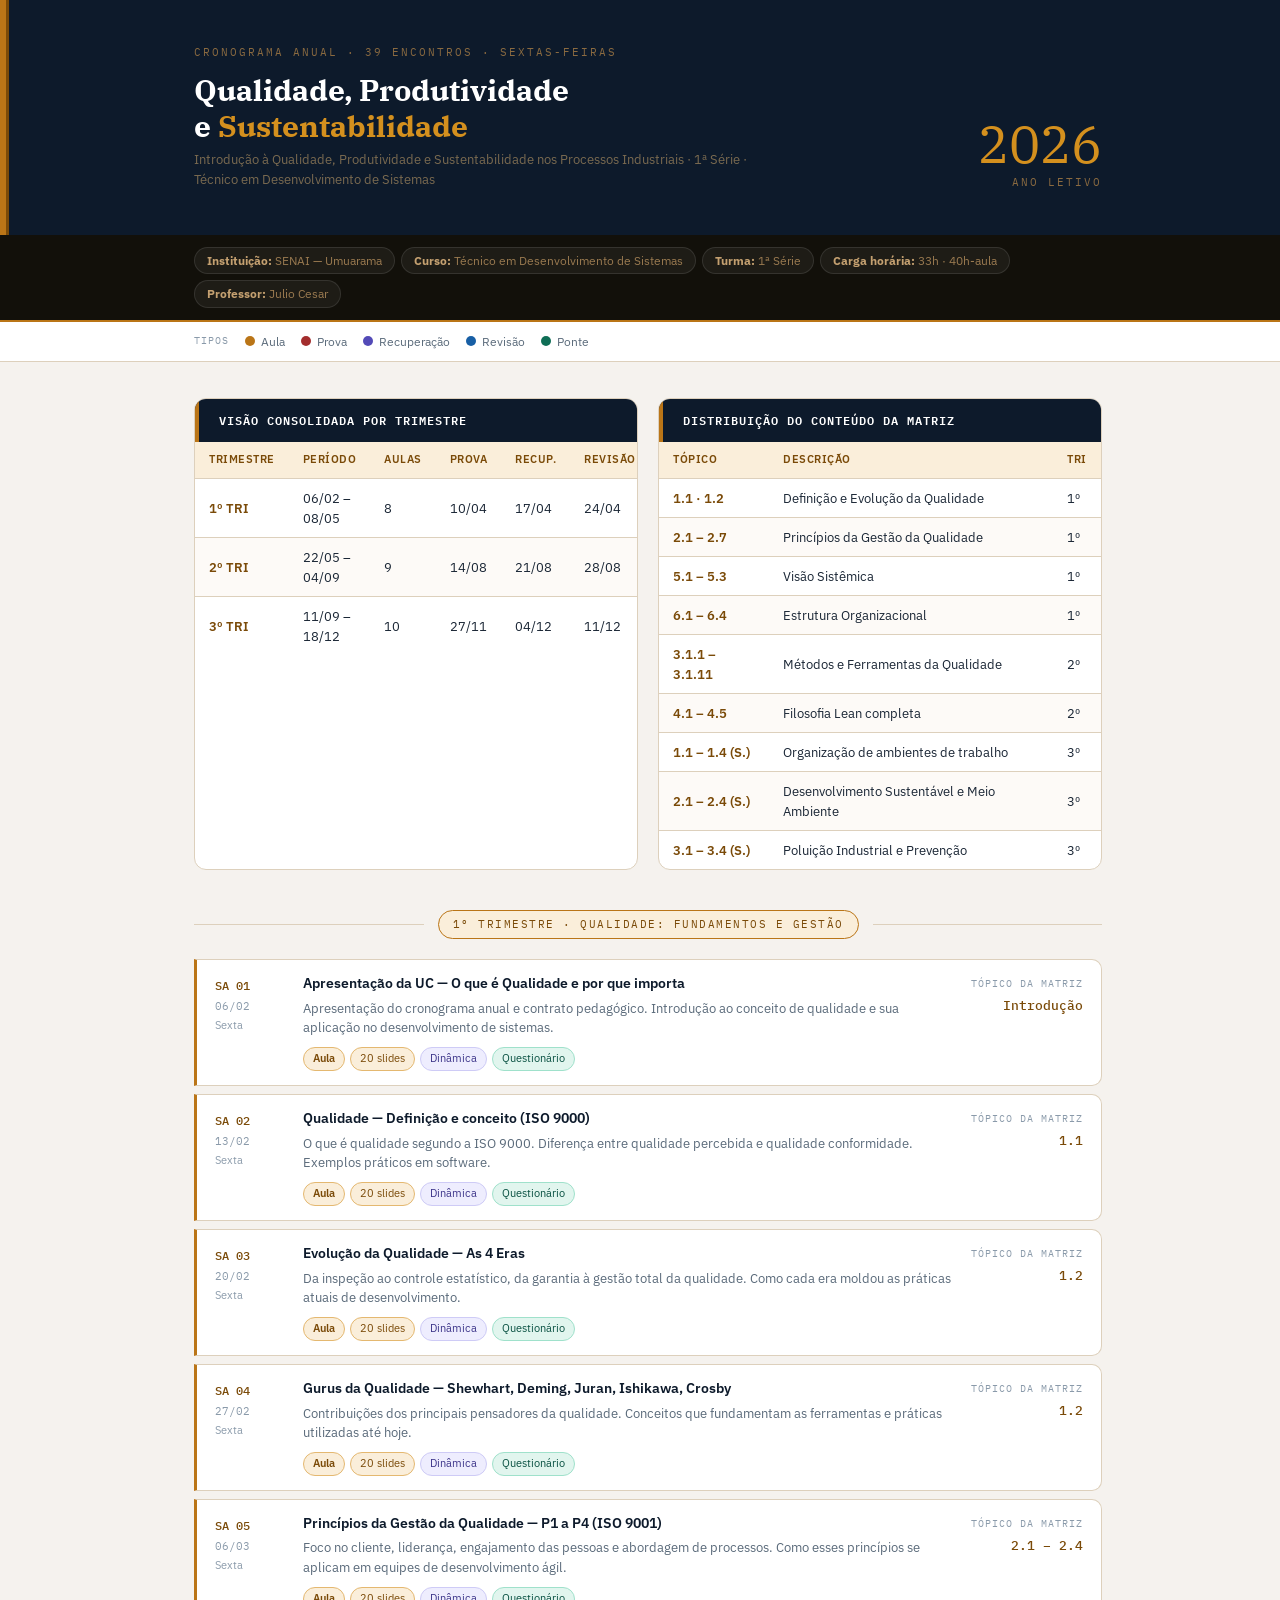
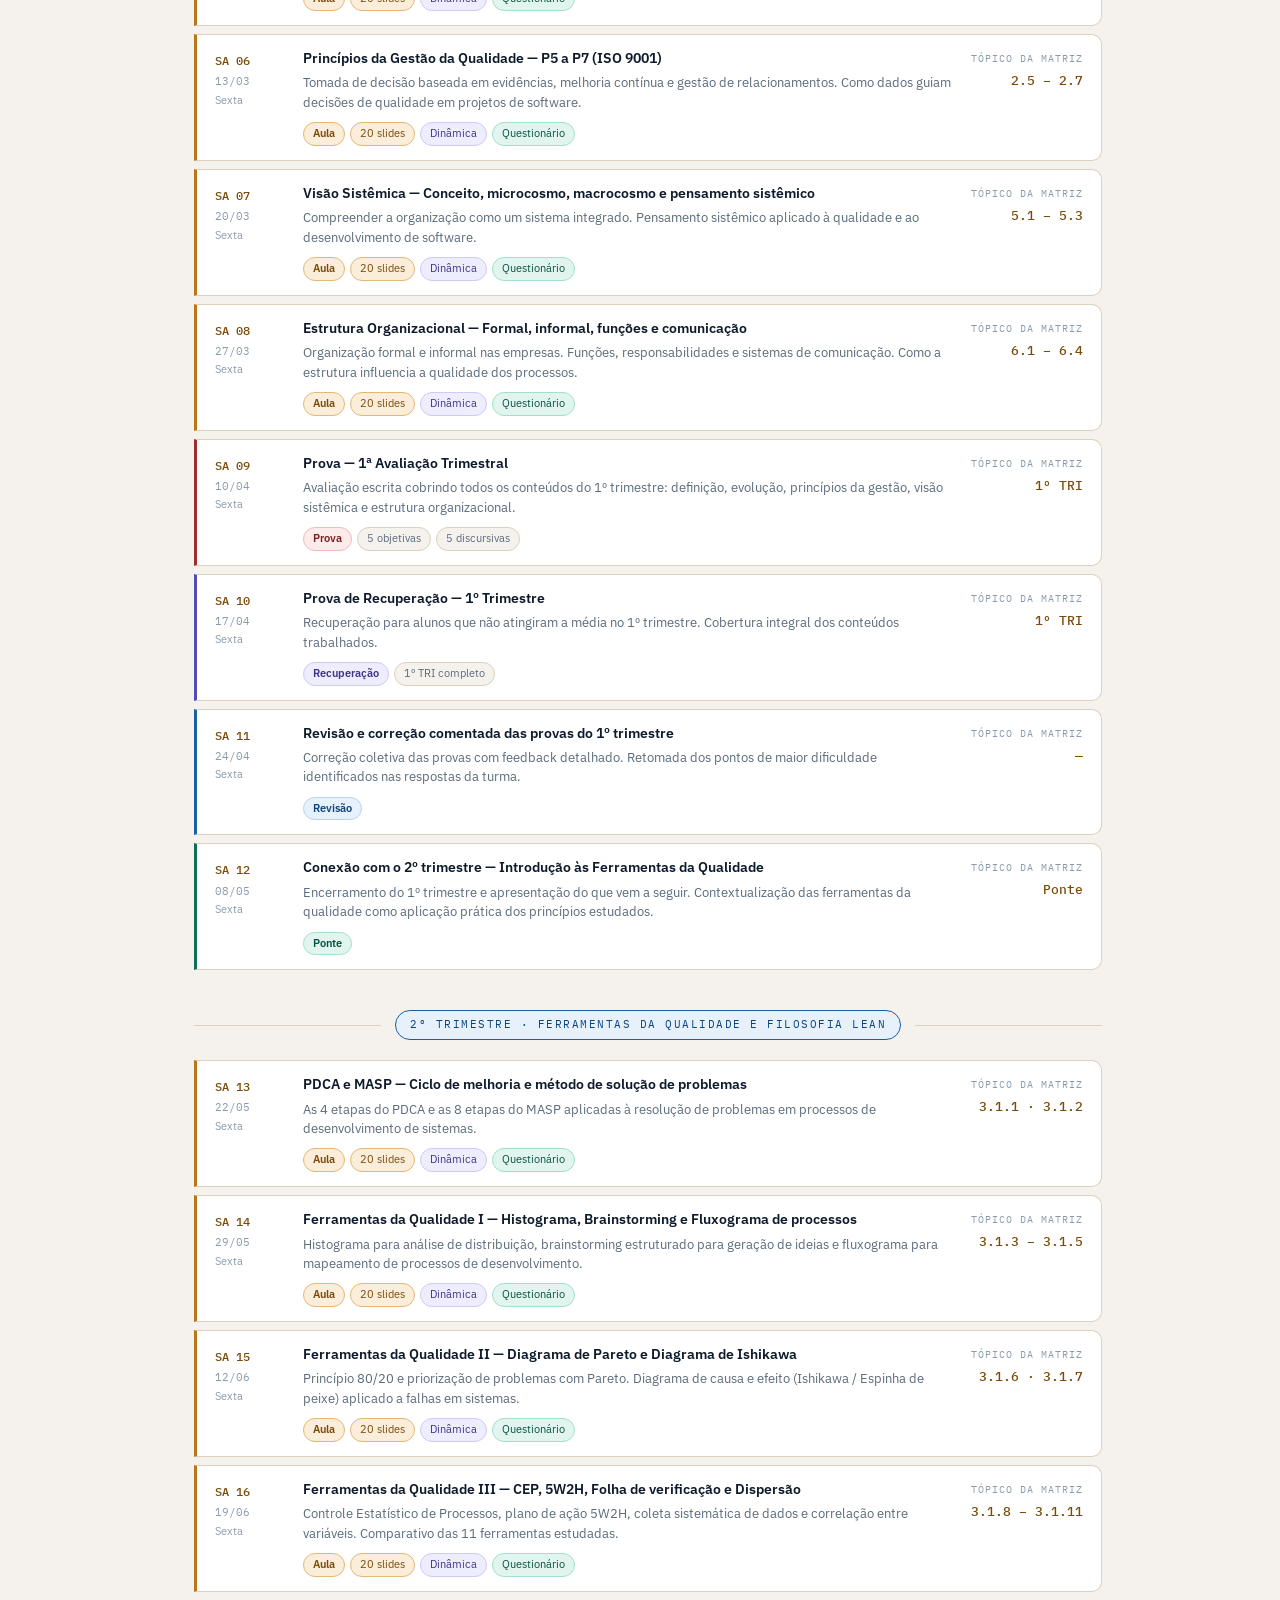
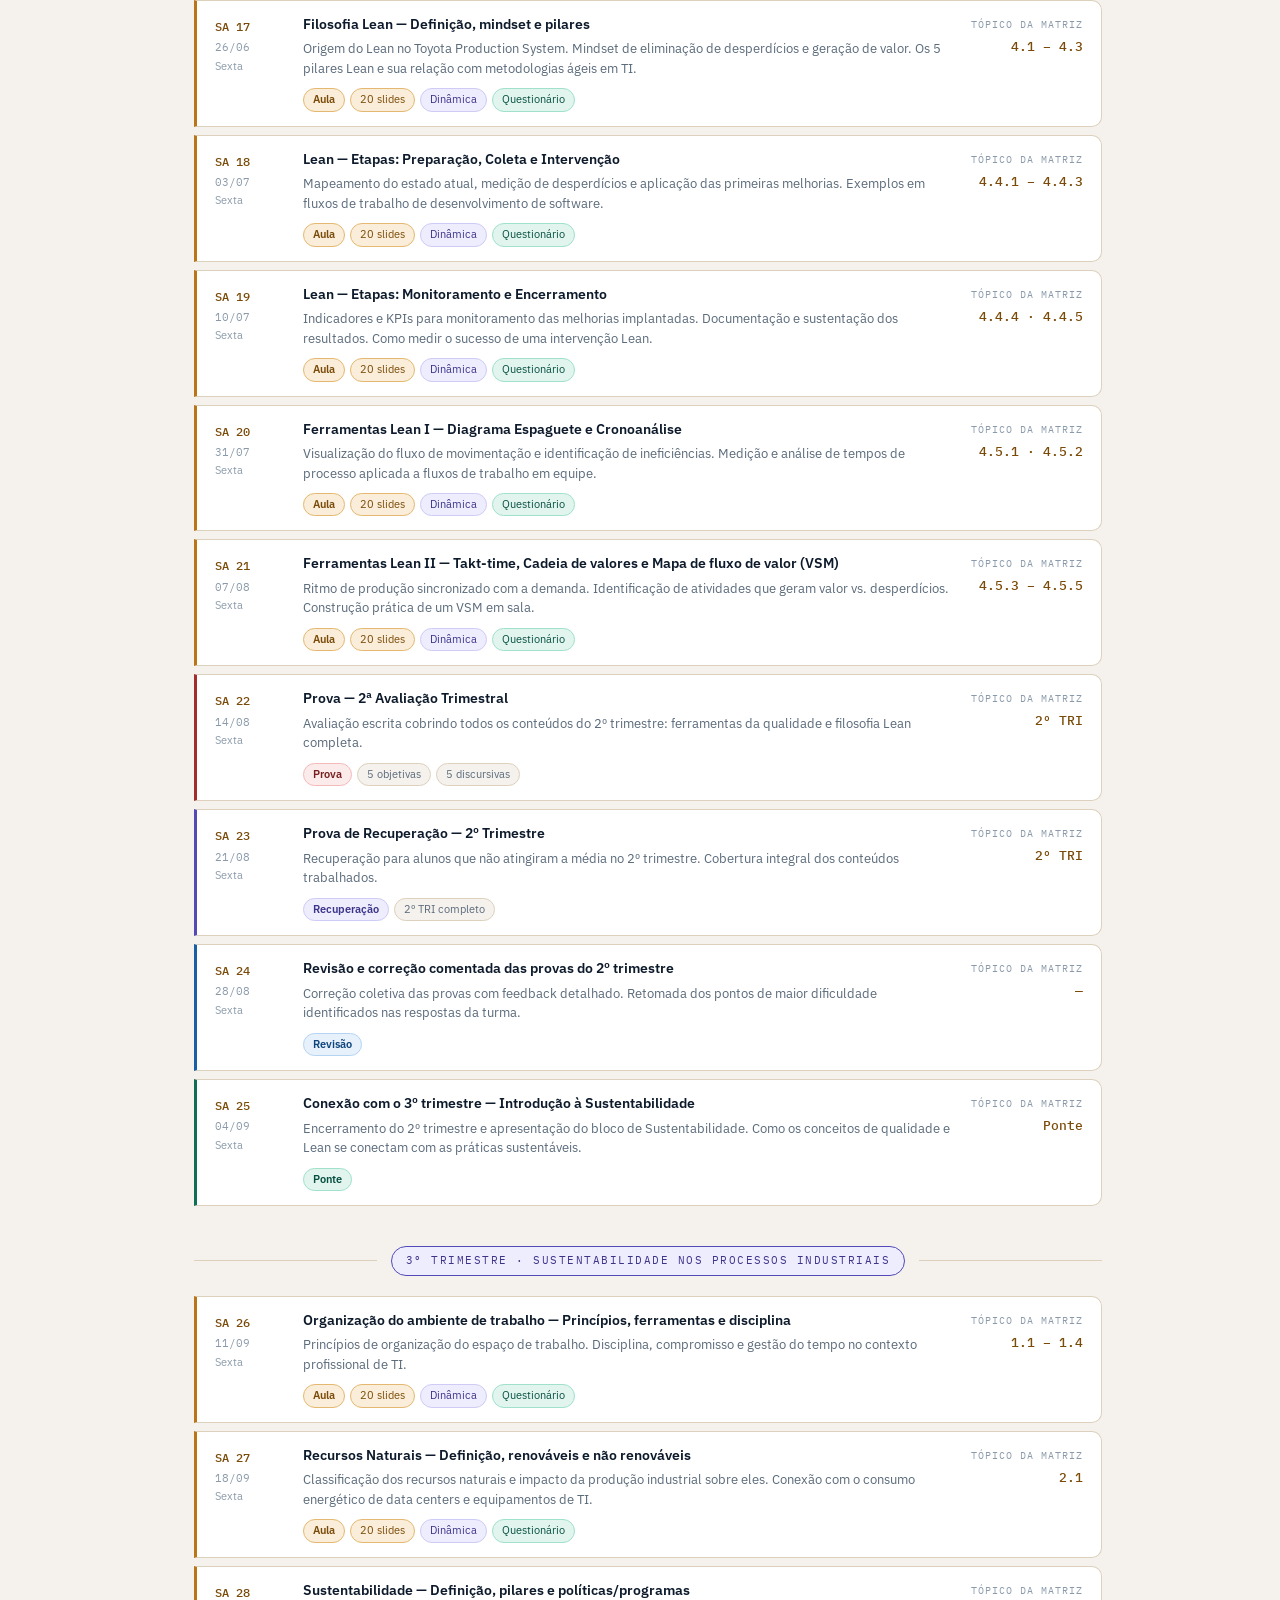
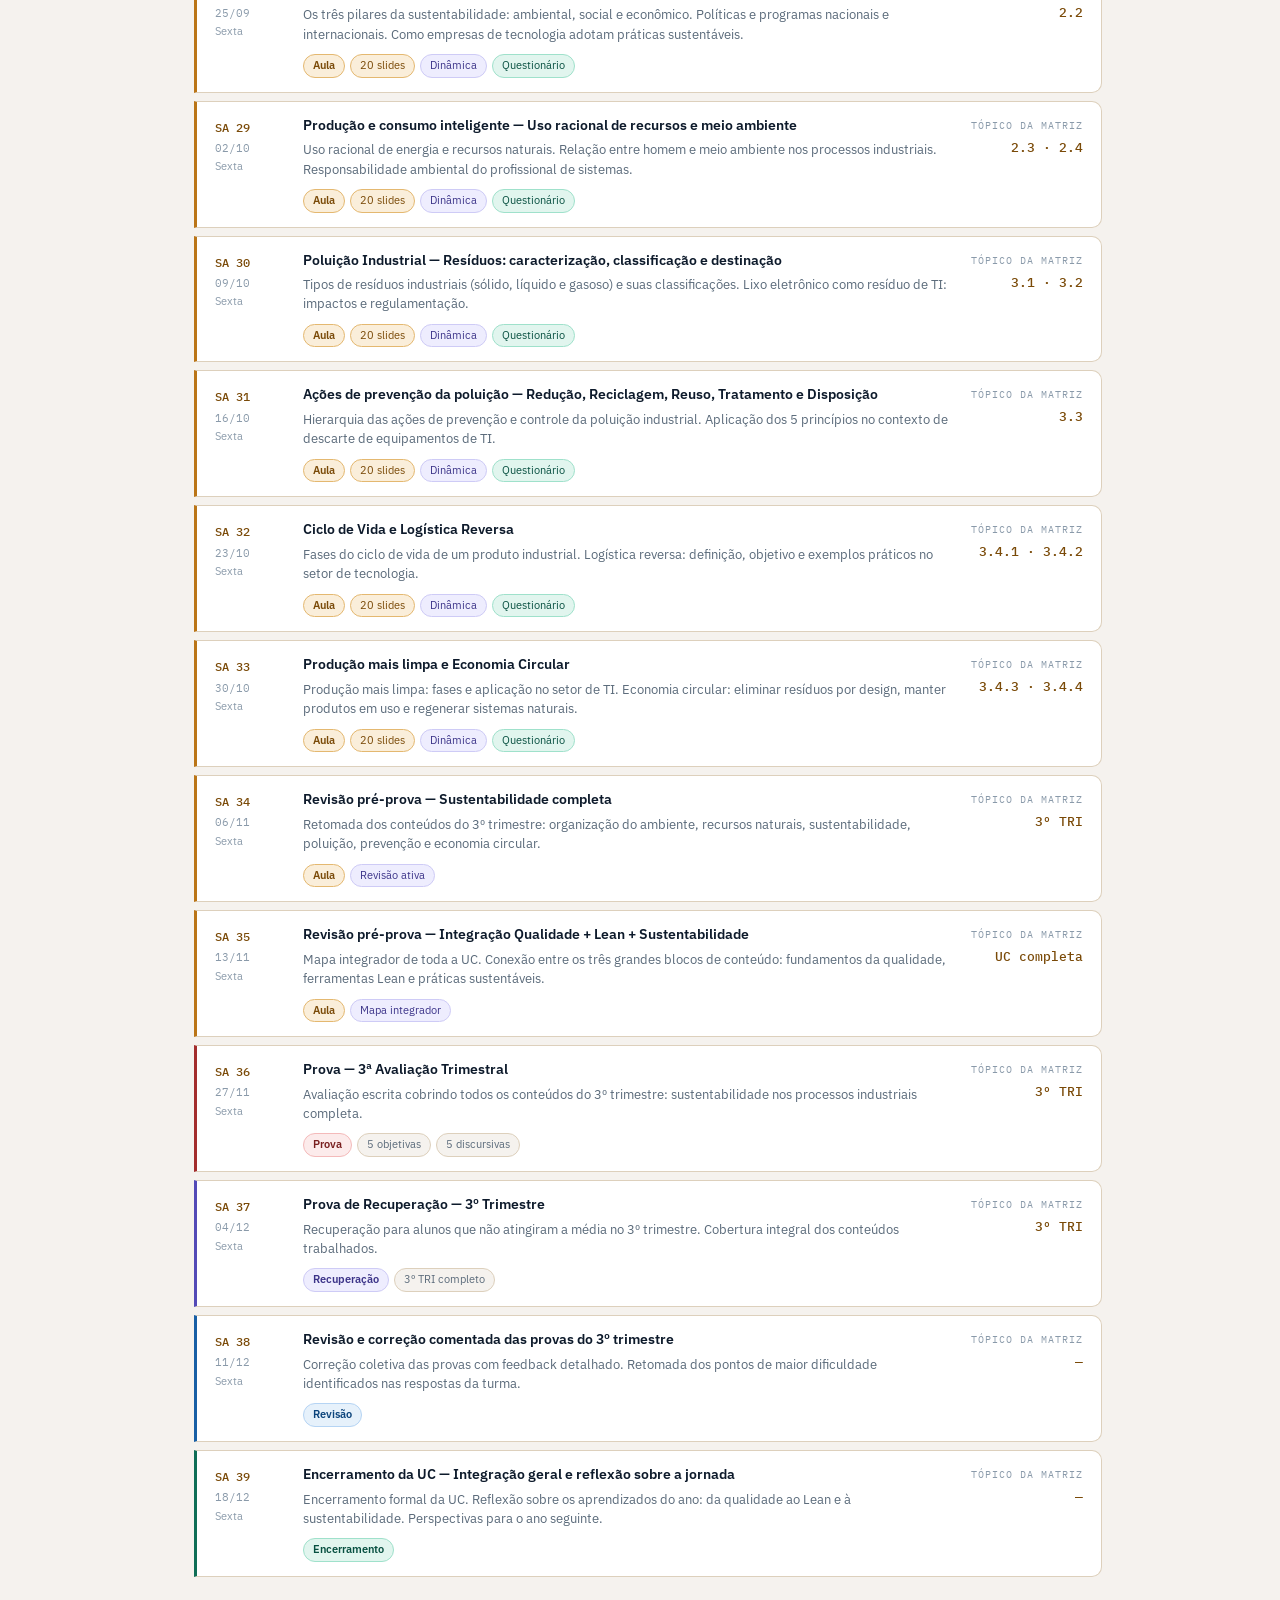
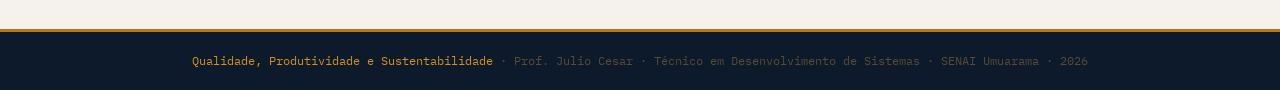
==== index.html @ 124e0263 "Rename cronograma_QPS_2026.html to index.html" ====
<!DOCTYPE html>
<html lang="pt-BR">
<head>
<meta charset="UTF-8">
<meta name="viewport" content="width=device-width, initial-scale=1.0">
<title>Cronograma 2026 — Qualidade, Produtividade e Sustentabilidade</title>
<link href="https://fonts.googleapis.com/css2?family=IBM+Plex+Sans:wght@400;500;600;700&family=IBM+Plex+Mono:wght@400;500&family=IBM+Plex+Serif:wght@400;600&display=swap" rel="stylesheet">
<style>
:root {
  --uc:         #BA7517;
  --uc-light:   #FAEEDA;
  --uc-dark:    #7A4A08;
  --uc-mid:     #D4901E;
  --dark:       #0D1A2B;
  --navy:       #12100A;
  --text:       #1A2635;
  --gray:       #5A6A7A;
  --lgray:      #8A9AAA;
  --bg:         #F5F2EE;
  --white:      #FFFFFF;
  --border:     #DDD0BC;
  --aula:       #BA7517;
  --prova:      #A32D2D;
  --recup:      #534AB7;
  --revisao:    #185FA5;
  --ponte:      #0F6E56;
}
* { margin: 0; padding: 0; box-sizing: border-box; }
body { font-family: 'IBM Plex Sans', sans-serif; background: var(--bg); color: var(--text); line-height: 1.6; font-size: 14px; }

/* TOPO */
.topo { background: var(--dark); position: relative; overflow: hidden; }
.topo::before { content:''; position:absolute; left:0; top:0; bottom:0; width:6px; background:var(--uc); }
.topo::after  { content:''; position:absolute; left:6px; top:0; bottom:0; width:3px; background:var(--uc-dark); }
.topo-inner { max-width:1020px; margin:0 auto; padding:44px 48px 44px 64px; display:flex; justify-content:space-between; align-items:flex-end; gap:24px; }
.topo-kicker { font-family:'IBM Plex Mono',monospace; font-size:11px; color:#8A6A40; letter-spacing:2px; text-transform:uppercase; margin-bottom:10px; }
.topo-title { font-family:'IBM Plex Serif',serif; font-size:30px; line-height:1.2; color:var(--white); margin-bottom:6px; }
.topo-title em { color:var(--uc-mid); font-style:normal; }
.topo-sub { font-size:13px; color:#7A6A50; max-width:560px; line-height:1.6; }
.topo-right { flex-shrink:0; text-align:right; }
.topo-ano { font-family:'IBM Plex Serif',serif; font-size:52px; line-height:1; color:var(--uc-mid); margin-bottom:4px; }
.topo-ano-label { font-family:'IBM Plex Mono',monospace; font-size:11px; color:#8A6A40; letter-spacing:2px; text-transform:uppercase; }

/* META */
.meta-bar { background:var(--navy); border-bottom:2px solid var(--uc); }
.meta-inner { max-width:1020px; margin:0 auto; padding:12px 48px 12px 64px; display:flex; gap:6px; flex-wrap:wrap; }
.meta-pill { font-size:12px; background:rgba(255,255,255,.05); border:0.5px solid rgba(255,255,255,.1); border-radius:20px; padding:3px 12px; color:#9A7A50; }
.meta-pill strong { color:#C4A070; }

/* LEGENDA */
.legenda-bar { background:var(--white); border-bottom:1px solid var(--border); }
.legenda-inner { max-width:1020px; margin:0 auto; padding:10px 48px 10px 64px; display:flex; align-items:center; gap:16px; flex-wrap:wrap; }
.leg-label { font-family:'IBM Plex Mono',monospace; font-size:10px; color:var(--lgray); letter-spacing:1px; text-transform:uppercase; }
.leg-item { display:flex; align-items:center; gap:6px; font-size:12px; color:var(--gray); }
.leg-dot { width:10px; height:10px; border-radius:50%; flex-shrink:0; }

/* CONTAINER */
.container { max-width:1020px; margin:0 auto; padding:36px 48px 36px 64px; }

/* OVERVIEW */
.overview-grid { display:grid; grid-template-columns:1fr 1fr; gap:20px; margin-bottom:40px; }
.overview-card { background:var(--white); border:0.5px solid var(--border); border-radius:12px; overflow:hidden; }
.overview-card-header { background:var(--dark); color:var(--white); padding:12px 20px; font-size:12px; font-weight:600; font-family:'IBM Plex Mono',monospace; letter-spacing:1px; text-transform:uppercase; border-left:4px solid var(--uc); }
.overview-table { width:100%; border-collapse:collapse; font-size:12.5px; }
.overview-table th { background:var(--uc-light); color:var(--uc-dark); padding:9px 14px; text-align:left; font-weight:600; font-size:11px; text-transform:uppercase; letter-spacing:0.5px; border-bottom:1px solid var(--border); }
.overview-table td { padding:9px 14px; border-bottom:1px solid var(--border); color:var(--text); }
.overview-table tr:last-child td { border-bottom:none; }
.overview-table tr:nth-child(even) td { background:#FDFAF7; }
.overview-table td:first-child { font-weight:600; color:var(--uc-dark); }

/* TRIMESTRE DIVIDER */
.tri-divider { display:flex; align-items:center; gap:14px; margin:40px 0 20px; }
.tri-line { flex:1; height:1px; background:var(--border); }
.tri-label { font-family:'IBM Plex Mono',monospace; font-size:11px; letter-spacing:1.5px; text-transform:uppercase; white-space:nowrap; padding:5px 14px; border-radius:20px; background:var(--uc-light); color:var(--uc-dark); border:1px solid var(--uc); }
.tri-label.t2 { background:#E6F1FB; color:#0C447C; border-color:#185FA5; }
.tri-label.t3 { background:#EEEDFE; color:#3C3489; border-color:#534AB7; }

/* BLOCO */
.bloco { margin-bottom: 8px; }

/* CARD */
.aula-card {
  background: var(--white);
  border: 0.5px solid var(--border);
  border-left: 3px solid var(--aula);
  border-radius: 0 10px 10px 0;
  padding: 14px 18px;
  margin-bottom: 8px;
  display: grid;
  grid-template-columns: 70px 1fr auto;
  gap: 0 18px;
  align-items: start;
}
.aula-card.t-prova   { border-left-color: var(--prova); }
.aula-card.t-recup   { border-left-color: var(--recup); }
.aula-card.t-revisao { border-left-color: var(--revisao); }
.aula-card.t-ponte   { border-left-color: var(--ponte); }

/* Coluna esquerda */
.aula-id { padding-top: 2px; }
.aula-num { font-family:'IBM Plex Mono',monospace; font-size:12px; font-weight:500; color:var(--uc-dark); display:block; }
.aula-data { font-family:'IBM Plex Mono',monospace; font-size:11px; color:var(--lgray); display:block; margin-top:3px; }
.aula-dia  { font-size:11px; color:var(--lgray); display:block; margin-top:1px; }

/* Coluna central */
.aula-titulo { font-size:14px; font-weight:600; color:var(--dark); line-height:1.4; margin-bottom:5px; }
.aula-desc   { font-size:12.5px; color:var(--gray); line-height:1.55; margin-bottom:10px; }
.aula-tags   { display:flex; flex-wrap:wrap; gap:5px; }

.tag          { font-size:11px; border-radius:20px; padding:2px 9px; border:0.5px solid var(--border); color:var(--gray); background:var(--bg); }
.tag-aula     { background:var(--uc-light); color:var(--uc-dark); border-color:#E4B870; font-weight:600; }
.tag-slides   { background:var(--uc-light); color:var(--uc-dark); border-color:#E4B870; }
.tag-dinamica { background:#EEEDFE; color:#3C3489; border-color:#CECBF6; }
.tag-quest    { background:#E1F5EE; color:#085041; border-color:#9FE1CB; }
.tag-prova    { background:#FCEBEB; color:#791F1F; border-color:#F4BABA; font-weight:600; }
.tag-recup    { background:#EEEDFE; color:#3C3489; border-color:#CECBF6; font-weight:600; }
.tag-revisao  { background:#E6F1FB; color:#0C447C; border-color:#B5D4F4; font-weight:600; }
.tag-ponte    { background:#E1F5EE; color:#085041; border-color:#9FE1CB; font-weight:600; }

/* Coluna direita */
.aula-topico { text-align:right; flex-shrink:0; padding-top:2px; }
.topico-label { display:block; font-family:'IBM Plex Mono',monospace; font-size:10px; color:var(--lgray); text-transform:uppercase; letter-spacing:1px; margin-bottom:4px; }
.topico-num   { display:block; font-family:'IBM Plex Mono',monospace; font-size:13px; font-weight:500; color:var(--uc-dark); }

/* FOOTER */
footer { background:var(--dark); color:#5A4A30; text-align:center; padding:20px; font-size:11.5px; font-family:'IBM Plex Mono',monospace; border-top:3px solid var(--uc); margin-top:8px; }
footer span { color:var(--uc-mid); }

/* TABLET (≤ 960px) */
@media (max-width: 960px) {
  .topo-inner    { padding: 36px 32px 36px 48px; }
  .meta-inner    { padding: 12px 32px 12px 48px; }
  .legenda-inner { padding: 10px 32px 10px 48px; }
  .container     { padding: 28px 32px 28px 48px; }

  .topo-title  { font-size: 26px; }
  .topo-ano    { font-size: 44px; }

  .aula-card   { grid-template-columns: 64px 1fr auto; }
}

/* MOBILE (≤ 768px) */
@media (max-width: 768px) {
  .topo-inner    { flex-direction: column; align-items: flex-start; gap: 12px; padding: 28px 20px 28px 28px; }
  .meta-inner    { padding: 10px 20px 10px 28px; }
  .legenda-inner { padding: 8px 20px 8px 28px; gap: 10px; }
  .container     { padding: 20px 20px 20px 28px; }

  .topo-title  { font-size: 22px; }
  .topo-sub    { font-size: 12px; }
  .topo-ano    { font-size: 38px; }
  .topo-right  { text-align: left; }

  .overview-grid  { grid-template-columns: 1fr; gap: 14px; margin-bottom: 28px; }
  .overview-card  { overflow-x: auto; -webkit-overflow-scrolling: touch; }
  .overview-table { font-size: 12px; min-width: 420px; }
  .overview-table th,
  .overview-table td { padding: 7px 10px; }

  .tri-divider { margin: 28px 0 16px; gap: 10px; }
  .tri-label   { white-space: normal; text-align: center; font-size: 10px; padding: 4px 10px; }

  .aula-card   { grid-template-columns: 56px 1fr; padding: 12px 14px; gap: 0 12px; }
  .aula-titulo { font-size: 13px; }
  .aula-desc   { font-size: 12px; }
  .aula-topico { display: none; }
}

/* SMALL MOBILE (≤ 480px) */
@media (max-width: 480px) {
  .topo::before { width: 4px; }
  .topo::after  { left: 4px; width: 2px; }

  .topo-inner    { padding: 20px 16px 20px 20px; gap: 10px; }
  .meta-inner    { padding: 8px 16px 8px 20px; }
  .legenda-inner { padding: 8px 16px 8px 20px; gap: 8px; flex-wrap: wrap; }
  .container     { padding: 16px 16px 16px 20px; }

  .topo-kicker { font-size: 10px; letter-spacing: 1px; }
  .topo-title  { font-size: 18px; }
  .topo-ano    { font-size: 30px; }
  .topo-ano-label { font-size: 10px; }

  .meta-pill   { font-size: 11px; padding: 2px 10px; }

  .leg-label   { width: 100%; }
  .leg-item    { font-size: 11px; }

  .aula-card   { grid-template-columns: 48px 1fr; padding: 10px 12px; gap: 0 10px; }
  .aula-num    { font-size: 11px; }
  .aula-data   { font-size: 10px; }
  .aula-dia    { font-size: 10px; }
  .aula-titulo { font-size: 12.5px; }
  .aula-desc   { font-size: 11.5px; margin-bottom: 8px; }

  .tag         { font-size: 10px; padding: 2px 7px; }

  footer       { padding: 16px; font-size: 10.5px; }
}
@media print {
  body { background:white; }
  .topo,.meta-bar { -webkit-print-color-adjust:exact; print-color-adjust:exact; }
  .aula-card { break-inside:avoid; }
}
</style>
</head>
<body>

<div class="topo">
  <div class="topo-inner">
    <div>
      <div class="topo-kicker">Cronograma Anual · 39 Encontros · Sextas-feiras</div>
      <h1 class="topo-title">Qualidade, Produtividade<br>e <em>Sustentabilidade</em></h1>
      <p class="topo-sub">Introdução à Qualidade, Produtividade e Sustentabilidade nos Processos Industriais · 1ª Série · Técnico em Desenvolvimento de Sistemas</p>
    </div>
    <div class="topo-right">
      <div class="topo-ano">2026</div>
      <div class="topo-ano-label">Ano Letivo</div>
    </div>
  </div>
</div>

<div class="meta-bar">
  <div class="meta-inner">
    <span class="meta-pill"><strong>Instituição:</strong> SENAI — Umuarama</span>
    <span class="meta-pill"><strong>Curso:</strong> Técnico em Desenvolvimento de Sistemas</span>
    <span class="meta-pill"><strong>Turma:</strong> 1ª Série</span>
    <span class="meta-pill"><strong>Carga horária:</strong> 33h · 40h-aula</span>
    <span class="meta-pill"><strong>Professor:</strong> Julio Cesar</span>
  </div>
</div>

<div class="legenda-bar">
  <div class="legenda-inner">
    <span class="leg-label">Tipos</span>
    <span class="leg-item"><span class="leg-dot" style="background:var(--aula)"></span>Aula</span>
    <span class="leg-item"><span class="leg-dot" style="background:var(--prova)"></span>Prova</span>
    <span class="leg-item"><span class="leg-dot" style="background:var(--recup)"></span>Recuperação</span>
    <span class="leg-item"><span class="leg-dot" style="background:var(--revisao)"></span>Revisão</span>
    <span class="leg-item"><span class="leg-dot" style="background:var(--ponte)"></span>Ponte</span>
  </div>
</div>

<div class="container">

  <!-- OVERVIEW -->
  <div class="overview-grid">
    <div class="overview-card">
      <div class="overview-card-header">Visão consolidada por trimestre</div>
      <table class="overview-table">
        <thead><tr><th>Trimestre</th><th>Período</th><th>Aulas</th><th>Prova</th><th>Recup.</th><th>Revisão</th><th>Conexão</th></tr></thead>
        <tbody>
          <tr><td>1º TRI</td><td>06/02 – 08/05</td><td>8</td><td>10/04</td><td>17/04</td><td>24/04</td><td>08/05</td></tr>
          <tr><td>2º TRI</td><td>22/05 – 04/09</td><td>9</td><td>14/08</td><td>21/08</td><td>28/08</td><td>04/09</td></tr>
          <tr><td>3º TRI</td><td>11/09 – 18/12</td><td>10</td><td>27/11</td><td>04/12</td><td>11/12</td><td>18/12</td></tr>
        </tbody>
      </table>
    </div>
    <div class="overview-card">
      <div class="overview-card-header">Distribuição do conteúdo da matriz</div>
      <table class="overview-table">
        <thead><tr><th>Tópico</th><th>Descrição</th><th>Tri</th></tr></thead>
        <tbody>
          <tr><td>1.1 · 1.2</td><td>Definição e Evolução da Qualidade</td><td>1º</td></tr>
          <tr><td>2.1 – 2.7</td><td>Princípios da Gestão da Qualidade</td><td>1º</td></tr>
          <tr><td>5.1 – 5.3</td><td>Visão Sistêmica</td><td>1º</td></tr>
          <tr><td>6.1 – 6.4</td><td>Estrutura Organizacional</td><td>1º</td></tr>
          <tr><td>3.1.1 – 3.1.11</td><td>Métodos e Ferramentas da Qualidade</td><td>2º</td></tr>
          <tr><td>4.1 – 4.5</td><td>Filosofia Lean completa</td><td>2º</td></tr>
          <tr><td>1.1 – 1.4 (S.)</td><td>Organização de ambientes de trabalho</td><td>3º</td></tr>
          <tr><td>2.1 – 2.4 (S.)</td><td>Desenvolvimento Sustentável e Meio Ambiente</td><td>3º</td></tr>
          <tr><td>3.1 – 3.4 (S.)</td><td>Poluição Industrial e Prevenção</td><td>3º</td></tr>
        </tbody>
      </table>
    </div>
  </div>

  <!-- ══ 1º TRIMESTRE ══ -->
  <div class="tri-divider">
    <div class="tri-line"></div>
    <div class="tri-label">1º Trimestre · Qualidade: Fundamentos e Gestão</div>
    <div class="tri-line"></div>
  </div>

  <div class="bloco">
    <div class="aula-card">
      <div class="aula-id"><span class="aula-num">SA 01</span><span class="aula-data">06/02</span><span class="aula-dia">Sexta</span></div>
      <div>
        <div class="aula-titulo">Apresentação da UC — O que é Qualidade e por que importa</div>
        <div class="aula-desc">Apresentação do cronograma anual e contrato pedagógico. Introdução ao conceito de qualidade e sua aplicação no desenvolvimento de sistemas.</div>
        <div class="aula-tags"><span class="tag tag-aula">Aula</span><span class="tag tag-slides">20 slides</span><span class="tag tag-dinamica">Dinâmica</span><span class="tag tag-quest">Questionário</span></div>
      </div>
      <div class="aula-topico"><span class="topico-label">Tópico da Matriz</span><span class="topico-num">Introdução</span></div>
    </div>

    <div class="aula-card">
      <div class="aula-id"><span class="aula-num">SA 02</span><span class="aula-data">13/02</span><span class="aula-dia">Sexta</span></div>
      <div>
        <div class="aula-titulo">Qualidade — Definição e conceito (ISO 9000)</div>
        <div class="aula-desc">O que é qualidade segundo a ISO 9000. Diferença entre qualidade percebida e qualidade conformidade. Exemplos práticos em software.</div>
        <div class="aula-tags"><span class="tag tag-aula">Aula</span><span class="tag tag-slides">20 slides</span><span class="tag tag-dinamica">Dinâmica</span><span class="tag tag-quest">Questionário</span></div>
      </div>
      <div class="aula-topico"><span class="topico-label">Tópico da Matriz</span><span class="topico-num">1.1</span></div>
    </div>

    <div class="aula-card">
      <div class="aula-id"><span class="aula-num">SA 03</span><span class="aula-data">20/02</span><span class="aula-dia">Sexta</span></div>
      <div>
        <div class="aula-titulo">Evolução da Qualidade — As 4 Eras</div>
        <div class="aula-desc">Da inspeção ao controle estatístico, da garantia à gestão total da qualidade. Como cada era moldou as práticas atuais de desenvolvimento.</div>
        <div class="aula-tags"><span class="tag tag-aula">Aula</span><span class="tag tag-slides">20 slides</span><span class="tag tag-dinamica">Dinâmica</span><span class="tag tag-quest">Questionário</span></div>
      </div>
      <div class="aula-topico"><span class="topico-label">Tópico da Matriz</span><span class="topico-num">1.2</span></div>
    </div>

    <div class="aula-card">
      <div class="aula-id"><span class="aula-num">SA 04</span><span class="aula-data">27/02</span><span class="aula-dia">Sexta</span></div>
      <div>
        <div class="aula-titulo">Gurus da Qualidade — Shewhart, Deming, Juran, Ishikawa, Crosby</div>
        <div class="aula-desc">Contribuições dos principais pensadores da qualidade. Conceitos que fundamentam as ferramentas e práticas utilizadas até hoje.</div>
        <div class="aula-tags"><span class="tag tag-aula">Aula</span><span class="tag tag-slides">20 slides</span><span class="tag tag-dinamica">Dinâmica</span><span class="tag tag-quest">Questionário</span></div>
      </div>
      <div class="aula-topico"><span class="topico-label">Tópico da Matriz</span><span class="topico-num">1.2</span></div>
    </div>

    <div class="aula-card">
      <div class="aula-id"><span class="aula-num">SA 05</span><span class="aula-data">06/03</span><span class="aula-dia">Sexta</span></div>
      <div>
        <div class="aula-titulo">Princípios da Gestão da Qualidade — P1 a P4 (ISO 9001)</div>
        <div class="aula-desc">Foco no cliente, liderança, engajamento das pessoas e abordagem de processos. Como esses princípios se aplicam em equipes de desenvolvimento ágil.</div>
        <div class="aula-tags"><span class="tag tag-aula">Aula</span><span class="tag tag-slides">20 slides</span><span class="tag tag-dinamica">Dinâmica</span><span class="tag tag-quest">Questionário</span></div>
      </div>
      <div class="aula-topico"><span class="topico-label">Tópico da Matriz</span><span class="topico-num">2.1 – 2.4</span></div>
    </div>

    <div class="aula-card">
      <div class="aula-id"><span class="aula-num">SA 06</span><span class="aula-data">13/03</span><span class="aula-dia">Sexta</span></div>
      <div>
        <div class="aula-titulo">Princípios da Gestão da Qualidade — P5 a P7 (ISO 9001)</div>
        <div class="aula-desc">Tomada de decisão baseada em evidências, melhoria contínua e gestão de relacionamentos. Como dados guiam decisões de qualidade em projetos de software.</div>
        <div class="aula-tags"><span class="tag tag-aula">Aula</span><span class="tag tag-slides">20 slides</span><span class="tag tag-dinamica">Dinâmica</span><span class="tag tag-quest">Questionário</span></div>
      </div>
      <div class="aula-topico"><span class="topico-label">Tópico da Matriz</span><span class="topico-num">2.5 – 2.7</span></div>
    </div>

    <div class="aula-card">
      <div class="aula-id"><span class="aula-num">SA 07</span><span class="aula-data">20/03</span><span class="aula-dia">Sexta</span></div>
      <div>
        <div class="aula-titulo">Visão Sistêmica — Conceito, microcosmo, macrocosmo e pensamento sistêmico</div>
        <div class="aula-desc">Compreender a organização como um sistema integrado. Pensamento sistêmico aplicado à qualidade e ao desenvolvimento de software.</div>
        <div class="aula-tags"><span class="tag tag-aula">Aula</span><span class="tag tag-slides">20 slides</span><span class="tag tag-dinamica">Dinâmica</span><span class="tag tag-quest">Questionário</span></div>
      </div>
      <div class="aula-topico"><span class="topico-label">Tópico da Matriz</span><span class="topico-num">5.1 – 5.3</span></div>
    </div>

    <div class="aula-card">
      <div class="aula-id"><span class="aula-num">SA 08</span><span class="aula-data">27/03</span><span class="aula-dia">Sexta</span></div>
      <div>
        <div class="aula-titulo">Estrutura Organizacional — Formal, informal, funções e comunicação</div>
        <div class="aula-desc">Organização formal e informal nas empresas. Funções, responsabilidades e sistemas de comunicação. Como a estrutura influencia a qualidade dos processos.</div>
        <div class="aula-tags"><span class="tag tag-aula">Aula</span><span class="tag tag-slides">20 slides</span><span class="tag tag-dinamica">Dinâmica</span><span class="tag tag-quest">Questionário</span></div>
      </div>
      <div class="aula-topico"><span class="topico-label">Tópico da Matriz</span><span class="topico-num">6.1 – 6.4</span></div>
    </div>

    <div class="aula-card t-prova">
      <div class="aula-id"><span class="aula-num">SA 09</span><span class="aula-data">10/04</span><span class="aula-dia">Sexta</span></div>
      <div>
        <div class="aula-titulo">Prova — 1ª Avaliação Trimestral</div>
        <div class="aula-desc">Avaliação escrita cobrindo todos os conteúdos do 1º trimestre: definição, evolução, princípios da gestão, visão sistêmica e estrutura organizacional.</div>
        <div class="aula-tags"><span class="tag tag-prova">Prova</span><span class="tag">5 objetivas</span><span class="tag">5 discursivas</span></div>
      </div>
      <div class="aula-topico"><span class="topico-label">Tópico da Matriz</span><span class="topico-num">1º TRI</span></div>
    </div>

    <div class="aula-card t-recup">
      <div class="aula-id"><span class="aula-num">SA 10</span><span class="aula-data">17/04</span><span class="aula-dia">Sexta</span></div>
      <div>
        <div class="aula-titulo">Prova de Recuperação — 1º Trimestre</div>
        <div class="aula-desc">Recuperação para alunos que não atingiram a média no 1º trimestre. Cobertura integral dos conteúdos trabalhados.</div>
        <div class="aula-tags"><span class="tag tag-recup">Recuperação</span><span class="tag">1º TRI completo</span></div>
      </div>
      <div class="aula-topico"><span class="topico-label">Tópico da Matriz</span><span class="topico-num">1º TRI</span></div>
    </div>

    <div class="aula-card t-revisao">
      <div class="aula-id"><span class="aula-num">SA 11</span><span class="aula-data">24/04</span><span class="aula-dia">Sexta</span></div>
      <div>
        <div class="aula-titulo">Revisão e correção comentada das provas do 1º trimestre</div>
        <div class="aula-desc">Correção coletiva das provas com feedback detalhado. Retomada dos pontos de maior dificuldade identificados nas respostas da turma.</div>
        <div class="aula-tags"><span class="tag tag-revisao">Revisão</span></div>
      </div>
      <div class="aula-topico"><span class="topico-label">Tópico da Matriz</span><span class="topico-num">—</span></div>
    </div>

    <div class="aula-card t-ponte">
      <div class="aula-id"><span class="aula-num">SA 12</span><span class="aula-data">08/05</span><span class="aula-dia">Sexta</span></div>
      <div>
        <div class="aula-titulo">Conexão com o 2º trimestre — Introdução às Ferramentas da Qualidade</div>
        <div class="aula-desc">Encerramento do 1º trimestre e apresentação do que vem a seguir. Contextualização das ferramentas da qualidade como aplicação prática dos princípios estudados.</div>
        <div class="aula-tags"><span class="tag tag-ponte">Ponte</span></div>
      </div>
      <div class="aula-topico"><span class="topico-label">Tópico da Matriz</span><span class="topico-num">Ponte</span></div>
    </div>
  </div>

  <!-- ══ 2º TRIMESTRE ══ -->
  <div class="tri-divider">
    <div class="tri-line"></div>
    <div class="tri-label t2">2º Trimestre · Ferramentas da Qualidade e Filosofia Lean</div>
    <div class="tri-line"></div>
  </div>

  <div class="bloco">
    <div class="aula-card">
      <div class="aula-id"><span class="aula-num">SA 13</span><span class="aula-data">22/05</span><span class="aula-dia">Sexta</span></div>
      <div>
        <div class="aula-titulo">PDCA e MASP — Ciclo de melhoria e método de solução de problemas</div>
        <div class="aula-desc">As 4 etapas do PDCA e as 8 etapas do MASP aplicadas à resolução de problemas em processos de desenvolvimento de sistemas.</div>
        <div class="aula-tags"><span class="tag tag-aula">Aula</span><span class="tag tag-slides">20 slides</span><span class="tag tag-dinamica">Dinâmica</span><span class="tag tag-quest">Questionário</span></div>
      </div>
      <div class="aula-topico"><span class="topico-label">Tópico da Matriz</span><span class="topico-num">3.1.1 · 3.1.2</span></div>
    </div>

    <div class="aula-card">
      <div class="aula-id"><span class="aula-num">SA 14</span><span class="aula-data">29/05</span><span class="aula-dia">Sexta</span></div>
      <div>
        <div class="aula-titulo">Ferramentas da Qualidade I — Histograma, Brainstorming e Fluxograma de processos</div>
        <div class="aula-desc">Histograma para análise de distribuição, brainstorming estruturado para geração de ideias e fluxograma para mapeamento de processos de desenvolvimento.</div>
        <div class="aula-tags"><span class="tag tag-aula">Aula</span><span class="tag tag-slides">20 slides</span><span class="tag tag-dinamica">Dinâmica</span><span class="tag tag-quest">Questionário</span></div>
      </div>
      <div class="aula-topico"><span class="topico-label">Tópico da Matriz</span><span class="topico-num">3.1.3 – 3.1.5</span></div>
    </div>

    <div class="aula-card">
      <div class="aula-id"><span class="aula-num">SA 15</span><span class="aula-data">12/06</span><span class="aula-dia">Sexta</span></div>
      <div>
        <div class="aula-titulo">Ferramentas da Qualidade II — Diagrama de Pareto e Diagrama de Ishikawa</div>
        <div class="aula-desc">Princípio 80/20 e priorização de problemas com Pareto. Diagrama de causa e efeito (Ishikawa / Espinha de peixe) aplicado a falhas em sistemas.</div>
        <div class="aula-tags"><span class="tag tag-aula">Aula</span><span class="tag tag-slides">20 slides</span><span class="tag tag-dinamica">Dinâmica</span><span class="tag tag-quest">Questionário</span></div>
      </div>
      <div class="aula-topico"><span class="topico-label">Tópico da Matriz</span><span class="topico-num">3.1.6 · 3.1.7</span></div>
    </div>

    <div class="aula-card">
      <div class="aula-id"><span class="aula-num">SA 16</span><span class="aula-data">19/06</span><span class="aula-dia">Sexta</span></div>
      <div>
        <div class="aula-titulo">Ferramentas da Qualidade III — CEP, 5W2H, Folha de verificação e Dispersão</div>
        <div class="aula-desc">Controle Estatístico de Processos, plano de ação 5W2H, coleta sistemática de dados e correlação entre variáveis. Comparativo das 11 ferramentas estudadas.</div>
        <div class="aula-tags"><span class="tag tag-aula">Aula</span><span class="tag tag-slides">20 slides</span><span class="tag tag-dinamica">Dinâmica</span><span class="tag tag-quest">Questionário</span></div>
      </div>
      <div class="aula-topico"><span class="topico-label">Tópico da Matriz</span><span class="topico-num">3.1.8 – 3.1.11</span></div>
    </div>

    <div class="aula-card">
      <div class="aula-id"><span class="aula-num">SA 17</span><span class="aula-data">26/06</span><span class="aula-dia">Sexta</span></div>
      <div>
        <div class="aula-titulo">Filosofia Lean — Definição, mindset e pilares</div>
        <div class="aula-desc">Origem do Lean no Toyota Production System. Mindset de eliminação de desperdícios e geração de valor. Os 5 pilares Lean e sua relação com metodologias ágeis em TI.</div>
        <div class="aula-tags"><span class="tag tag-aula">Aula</span><span class="tag tag-slides">20 slides</span><span class="tag tag-dinamica">Dinâmica</span><span class="tag tag-quest">Questionário</span></div>
      </div>
      <div class="aula-topico"><span class="topico-label">Tópico da Matriz</span><span class="topico-num">4.1 – 4.3</span></div>
    </div>

    <div class="aula-card">
      <div class="aula-id"><span class="aula-num">SA 18</span><span class="aula-data">03/07</span><span class="aula-dia">Sexta</span></div>
      <div>
        <div class="aula-titulo">Lean — Etapas: Preparação, Coleta e Intervenção</div>
        <div class="aula-desc">Mapeamento do estado atual, medição de desperdícios e aplicação das primeiras melhorias. Exemplos em fluxos de trabalho de desenvolvimento de software.</div>
        <div class="aula-tags"><span class="tag tag-aula">Aula</span><span class="tag tag-slides">20 slides</span><span class="tag tag-dinamica">Dinâmica</span><span class="tag tag-quest">Questionário</span></div>
      </div>
      <div class="aula-topico"><span class="topico-label">Tópico da Matriz</span><span class="topico-num">4.4.1 – 4.4.3</span></div>
    </div>

    <div class="aula-card">
      <div class="aula-id"><span class="aula-num">SA 19</span><span class="aula-data">10/07</span><span class="aula-dia">Sexta</span></div>
      <div>
        <div class="aula-titulo">Lean — Etapas: Monitoramento e Encerramento</div>
        <div class="aula-desc">Indicadores e KPIs para monitoramento das melhorias implantadas. Documentação e sustentação dos resultados. Como medir o sucesso de uma intervenção Lean.</div>
        <div class="aula-tags"><span class="tag tag-aula">Aula</span><span class="tag tag-slides">20 slides</span><span class="tag tag-dinamica">Dinâmica</span><span class="tag tag-quest">Questionário</span></div>
      </div>
      <div class="aula-topico"><span class="topico-label">Tópico da Matriz</span><span class="topico-num">4.4.4 · 4.4.5</span></div>
    </div>

    <div class="aula-card">
      <div class="aula-id"><span class="aula-num">SA 20</span><span class="aula-data">31/07</span><span class="aula-dia">Sexta</span></div>
      <div>
        <div class="aula-titulo">Ferramentas Lean I — Diagrama Espaguete e Cronoanálise</div>
        <div class="aula-desc">Visualização do fluxo de movimentação e identificação de ineficiências. Medição e análise de tempos de processo aplicada a fluxos de trabalho em equipe.</div>
        <div class="aula-tags"><span class="tag tag-aula">Aula</span><span class="tag tag-slides">20 slides</span><span class="tag tag-dinamica">Dinâmica</span><span class="tag tag-quest">Questionário</span></div>
      </div>
      <div class="aula-topico"><span class="topico-label">Tópico da Matriz</span><span class="topico-num">4.5.1 · 4.5.2</span></div>
    </div>

    <div class="aula-card">
      <div class="aula-id"><span class="aula-num">SA 21</span><span class="aula-data">07/08</span><span class="aula-dia">Sexta</span></div>
      <div>
        <div class="aula-titulo">Ferramentas Lean II — Takt-time, Cadeia de valores e Mapa de fluxo de valor (VSM)</div>
        <div class="aula-desc">Ritmo de produção sincronizado com a demanda. Identificação de atividades que geram valor vs. desperdícios. Construção prática de um VSM em sala.</div>
        <div class="aula-tags"><span class="tag tag-aula">Aula</span><span class="tag tag-slides">20 slides</span><span class="tag tag-dinamica">Dinâmica</span><span class="tag tag-quest">Questionário</span></div>
      </div>
      <div class="aula-topico"><span class="topico-label">Tópico da Matriz</span><span class="topico-num">4.5.3 – 4.5.5</span></div>
    </div>

    <div class="aula-card t-prova">
      <div class="aula-id"><span class="aula-num">SA 22</span><span class="aula-data">14/08</span><span class="aula-dia">Sexta</span></div>
      <div>
        <div class="aula-titulo">Prova — 2ª Avaliação Trimestral</div>
        <div class="aula-desc">Avaliação escrita cobrindo todos os conteúdos do 2º trimestre: ferramentas da qualidade e filosofia Lean completa.</div>
        <div class="aula-tags"><span class="tag tag-prova">Prova</span><span class="tag">5 objetivas</span><span class="tag">5 discursivas</span></div>
      </div>
      <div class="aula-topico"><span class="topico-label">Tópico da Matriz</span><span class="topico-num">2º TRI</span></div>
    </div>

    <div class="aula-card t-recup">
      <div class="aula-id"><span class="aula-num">SA 23</span><span class="aula-data">21/08</span><span class="aula-dia">Sexta</span></div>
      <div>
        <div class="aula-titulo">Prova de Recuperação — 2º Trimestre</div>
        <div class="aula-desc">Recuperação para alunos que não atingiram a média no 2º trimestre. Cobertura integral dos conteúdos trabalhados.</div>
        <div class="aula-tags"><span class="tag tag-recup">Recuperação</span><span class="tag">2º TRI completo</span></div>
      </div>
      <div class="aula-topico"><span class="topico-label">Tópico da Matriz</span><span class="topico-num">2º TRI</span></div>
    </div>

    <div class="aula-card t-revisao">
      <div class="aula-id"><span class="aula-num">SA 24</span><span class="aula-data">28/08</span><span class="aula-dia">Sexta</span></div>
      <div>
        <div class="aula-titulo">Revisão e correção comentada das provas do 2º trimestre</div>
        <div class="aula-desc">Correção coletiva das provas com feedback detalhado. Retomada dos pontos de maior dificuldade identificados nas respostas da turma.</div>
        <div class="aula-tags"><span class="tag tag-revisao">Revisão</span></div>
      </div>
      <div class="aula-topico"><span class="topico-label">Tópico da Matriz</span><span class="topico-num">—</span></div>
    </div>

    <div class="aula-card t-ponte">
      <div class="aula-id"><span class="aula-num">SA 25</span><span class="aula-data">04/09</span><span class="aula-dia">Sexta</span></div>
      <div>
        <div class="aula-titulo">Conexão com o 3º trimestre — Introdução à Sustentabilidade</div>
        <div class="aula-desc">Encerramento do 2º trimestre e apresentação do bloco de Sustentabilidade. Como os conceitos de qualidade e Lean se conectam com as práticas sustentáveis.</div>
        <div class="aula-tags"><span class="tag tag-ponte">Ponte</span></div>
      </div>
      <div class="aula-topico"><span class="topico-label">Tópico da Matriz</span><span class="topico-num">Ponte</span></div>
    </div>
  </div>

  <!-- ══ 3º TRIMESTRE ══ -->
  <div class="tri-divider">
    <div class="tri-line"></div>
    <div class="tri-label t3">3º Trimestre · Sustentabilidade nos Processos Industriais</div>
    <div class="tri-line"></div>
  </div>

  <div class="bloco">
    <div class="aula-card">
      <div class="aula-id"><span class="aula-num">SA 26</span><span class="aula-data">11/09</span><span class="aula-dia">Sexta</span></div>
      <div>
        <div class="aula-titulo">Organização do ambiente de trabalho — Princípios, ferramentas e disciplina</div>
        <div class="aula-desc">Princípios de organização do espaço de trabalho. Disciplina, compromisso e gestão do tempo no contexto profissional de TI.</div>
        <div class="aula-tags"><span class="tag tag-aula">Aula</span><span class="tag tag-slides">20 slides</span><span class="tag tag-dinamica">Dinâmica</span><span class="tag tag-quest">Questionário</span></div>
      </div>
      <div class="aula-topico"><span class="topico-label">Tópico da Matriz</span><span class="topico-num">1.1 – 1.4</span></div>
    </div>

    <div class="aula-card">
      <div class="aula-id"><span class="aula-num">SA 27</span><span class="aula-data">18/09</span><span class="aula-dia">Sexta</span></div>
      <div>
        <div class="aula-titulo">Recursos Naturais — Definição, renováveis e não renováveis</div>
        <div class="aula-desc">Classificação dos recursos naturais e impacto da produção industrial sobre eles. Conexão com o consumo energético de data centers e equipamentos de TI.</div>
        <div class="aula-tags"><span class="tag tag-aula">Aula</span><span class="tag tag-slides">20 slides</span><span class="tag tag-dinamica">Dinâmica</span><span class="tag tag-quest">Questionário</span></div>
      </div>
      <div class="aula-topico"><span class="topico-label">Tópico da Matriz</span><span class="topico-num">2.1</span></div>
    </div>

    <div class="aula-card">
      <div class="aula-id"><span class="aula-num">SA 28</span><span class="aula-data">25/09</span><span class="aula-dia">Sexta</span></div>
      <div>
        <div class="aula-titulo">Sustentabilidade — Definição, pilares e políticas/programas</div>
        <div class="aula-desc">Os três pilares da sustentabilidade: ambiental, social e econômico. Políticas e programas nacionais e internacionais. Como empresas de tecnologia adotam práticas sustentáveis.</div>
        <div class="aula-tags"><span class="tag tag-aula">Aula</span><span class="tag tag-slides">20 slides</span><span class="tag tag-dinamica">Dinâmica</span><span class="tag tag-quest">Questionário</span></div>
      </div>
      <div class="aula-topico"><span class="topico-label">Tópico da Matriz</span><span class="topico-num">2.2</span></div>
    </div>

    <div class="aula-card">
      <div class="aula-id"><span class="aula-num">SA 29</span><span class="aula-data">02/10</span><span class="aula-dia">Sexta</span></div>
      <div>
        <div class="aula-titulo">Produção e consumo inteligente — Uso racional de recursos e meio ambiente</div>
        <div class="aula-desc">Uso racional de energia e recursos naturais. Relação entre homem e meio ambiente nos processos industriais. Responsabilidade ambiental do profissional de sistemas.</div>
        <div class="aula-tags"><span class="tag tag-aula">Aula</span><span class="tag tag-slides">20 slides</span><span class="tag tag-dinamica">Dinâmica</span><span class="tag tag-quest">Questionário</span></div>
      </div>
      <div class="aula-topico"><span class="topico-label">Tópico da Matriz</span><span class="topico-num">2.3 · 2.4</span></div>
    </div>

    <div class="aula-card">
      <div class="aula-id"><span class="aula-num">SA 30</span><span class="aula-data">09/10</span><span class="aula-dia">Sexta</span></div>
      <div>
        <div class="aula-titulo">Poluição Industrial — Resíduos: caracterização, classificação e destinação</div>
        <div class="aula-desc">Tipos de resíduos industriais (sólido, líquido e gasoso) e suas classificações. Lixo eletrônico como resíduo de TI: impactos e regulamentação.</div>
        <div class="aula-tags"><span class="tag tag-aula">Aula</span><span class="tag tag-slides">20 slides</span><span class="tag tag-dinamica">Dinâmica</span><span class="tag tag-quest">Questionário</span></div>
      </div>
      <div class="aula-topico"><span class="topico-label">Tópico da Matriz</span><span class="topico-num">3.1 · 3.2</span></div>
    </div>

    <div class="aula-card">
      <div class="aula-id"><span class="aula-num">SA 31</span><span class="aula-data">16/10</span><span class="aula-dia">Sexta</span></div>
      <div>
        <div class="aula-titulo">Ações de prevenção da poluição — Redução, Reciclagem, Reuso, Tratamento e Disposição</div>
        <div class="aula-desc">Hierarquia das ações de prevenção e controle da poluição industrial. Aplicação dos 5 princípios no contexto de descarte de equipamentos de TI.</div>
        <div class="aula-tags"><span class="tag tag-aula">Aula</span><span class="tag tag-slides">20 slides</span><span class="tag tag-dinamica">Dinâmica</span><span class="tag tag-quest">Questionário</span></div>
      </div>
      <div class="aula-topico"><span class="topico-label">Tópico da Matriz</span><span class="topico-num">3.3</span></div>
    </div>

    <div class="aula-card">
      <div class="aula-id"><span class="aula-num">SA 32</span><span class="aula-data">23/10</span><span class="aula-dia">Sexta</span></div>
      <div>
        <div class="aula-titulo">Ciclo de Vida e Logística Reversa</div>
        <div class="aula-desc">Fases do ciclo de vida de um produto industrial. Logística reversa: definição, objetivo e exemplos práticos no setor de tecnologia.</div>
        <div class="aula-tags"><span class="tag tag-aula">Aula</span><span class="tag tag-slides">20 slides</span><span class="tag tag-dinamica">Dinâmica</span><span class="tag tag-quest">Questionário</span></div>
      </div>
      <div class="aula-topico"><span class="topico-label">Tópico da Matriz</span><span class="topico-num">3.4.1 · 3.4.2</span></div>
    </div>

    <div class="aula-card">
      <div class="aula-id"><span class="aula-num">SA 33</span><span class="aula-data">30/10</span><span class="aula-dia">Sexta</span></div>
      <div>
        <div class="aula-titulo">Produção mais limpa e Economia Circular</div>
        <div class="aula-desc">Produção mais limpa: fases e aplicação no setor de TI. Economia circular: eliminar resíduos por design, manter produtos em uso e regenerar sistemas naturais.</div>
        <div class="aula-tags"><span class="tag tag-aula">Aula</span><span class="tag tag-slides">20 slides</span><span class="tag tag-dinamica">Dinâmica</span><span class="tag tag-quest">Questionário</span></div>
      </div>
      <div class="aula-topico"><span class="topico-label">Tópico da Matriz</span><span class="topico-num">3.4.3 · 3.4.4</span></div>
    </div>

    <div class="aula-card">
      <div class="aula-id"><span class="aula-num">SA 34</span><span class="aula-data">06/11</span><span class="aula-dia">Sexta</span></div>
      <div>
        <div class="aula-titulo">Revisão pré-prova — Sustentabilidade completa</div>
        <div class="aula-desc">Retomada dos conteúdos do 3º trimestre: organização do ambiente, recursos naturais, sustentabilidade, poluição, prevenção e economia circular.</div>
        <div class="aula-tags"><span class="tag tag-aula">Aula</span><span class="tag tag-dinamica">Revisão ativa</span></div>
      </div>
      <div class="aula-topico"><span class="topico-label">Tópico da Matriz</span><span class="topico-num">3º TRI</span></div>
    </div>

    <div class="aula-card">
      <div class="aula-id"><span class="aula-num">SA 35</span><span class="aula-data">13/11</span><span class="aula-dia">Sexta</span></div>
      <div>
        <div class="aula-titulo">Revisão pré-prova — Integração Qualidade + Lean + Sustentabilidade</div>
        <div class="aula-desc">Mapa integrador de toda a UC. Conexão entre os três grandes blocos de conteúdo: fundamentos da qualidade, ferramentas Lean e práticas sustentáveis.</div>
        <div class="aula-tags"><span class="tag tag-aula">Aula</span><span class="tag tag-dinamica">Mapa integrador</span></div>
      </div>
      <div class="aula-topico"><span class="topico-label">Tópico da Matriz</span><span class="topico-num">UC completa</span></div>
    </div>

    <div class="aula-card t-prova">
      <div class="aula-id"><span class="aula-num">SA 36</span><span class="aula-data">27/11</span><span class="aula-dia">Sexta</span></div>
      <div>
        <div class="aula-titulo">Prova — 3ª Avaliação Trimestral</div>
        <div class="aula-desc">Avaliação escrita cobrindo todos os conteúdos do 3º trimestre: sustentabilidade nos processos industriais completa.</div>
        <div class="aula-tags"><span class="tag tag-prova">Prova</span><span class="tag">5 objetivas</span><span class="tag">5 discursivas</span></div>
      </div>
      <div class="aula-topico"><span class="topico-label">Tópico da Matriz</span><span class="topico-num">3º TRI</span></div>
    </div>

    <div class="aula-card t-recup">
      <div class="aula-id"><span class="aula-num">SA 37</span><span class="aula-data">04/12</span><span class="aula-dia">Sexta</span></div>
      <div>
        <div class="aula-titulo">Prova de Recuperação — 3º Trimestre</div>
        <div class="aula-desc">Recuperação para alunos que não atingiram a média no 3º trimestre. Cobertura integral dos conteúdos trabalhados.</div>
        <div class="aula-tags"><span class="tag tag-recup">Recuperação</span><span class="tag">3º TRI completo</span></div>
      </div>
      <div class="aula-topico"><span class="topico-label">Tópico da Matriz</span><span class="topico-num">3º TRI</span></div>
    </div>

    <div class="aula-card t-revisao">
      <div class="aula-id"><span class="aula-num">SA 38</span><span class="aula-data">11/12</span><span class="aula-dia">Sexta</span></div>
      <div>
        <div class="aula-titulo">Revisão e correção comentada das provas do 3º trimestre</div>
        <div class="aula-desc">Correção coletiva das provas com feedback detalhado. Retomada dos pontos de maior dificuldade identificados nas respostas da turma.</div>
        <div class="aula-tags"><span class="tag tag-revisao">Revisão</span></div>
      </div>
      <div class="aula-topico"><span class="topico-label">Tópico da Matriz</span><span class="topico-num">—</span></div>
    </div>

    <div class="aula-card t-ponte">
      <div class="aula-id"><span class="aula-num">SA 39</span><span class="aula-data">18/12</span><span class="aula-dia">Sexta</span></div>
      <div>
        <div class="aula-titulo">Encerramento da UC — Integração geral e reflexão sobre a jornada</div>
        <div class="aula-desc">Encerramento formal da UC. Reflexão sobre os aprendizados do ano: da qualidade ao Lean e à sustentabilidade. Perspectivas para o ano seguinte.</div>
        <div class="aula-tags"><span class="tag tag-ponte">Encerramento</span></div>
      </div>
      <div class="aula-topico"><span class="topico-label">Tópico da Matriz</span><span class="topico-num">—</span></div>
    </div>
  </div>

</div>

<footer>
  <span>Qualidade, Produtividade e Sustentabilidade</span> · Prof. Julio Cesar · Técnico em Desenvolvimento de Sistemas · SENAI Umuarama · 2026
</footer>

</body>
</html>
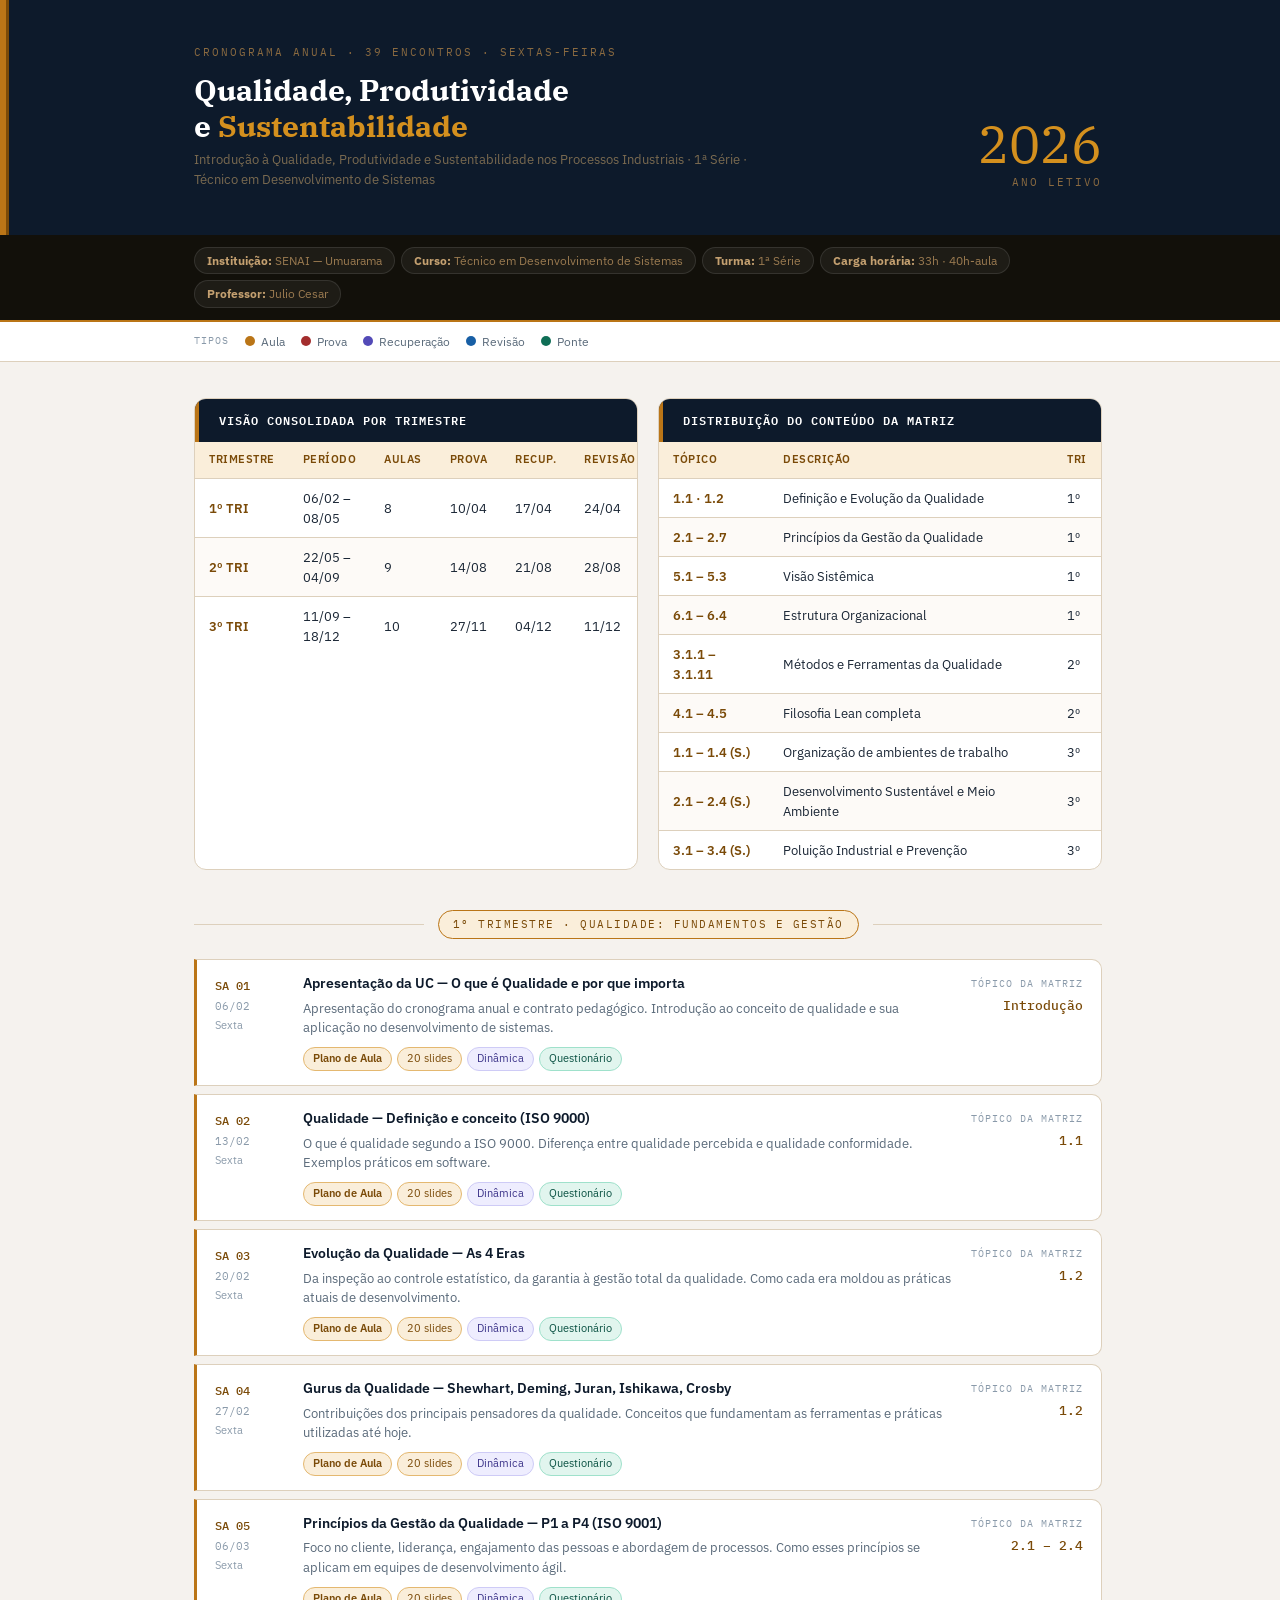
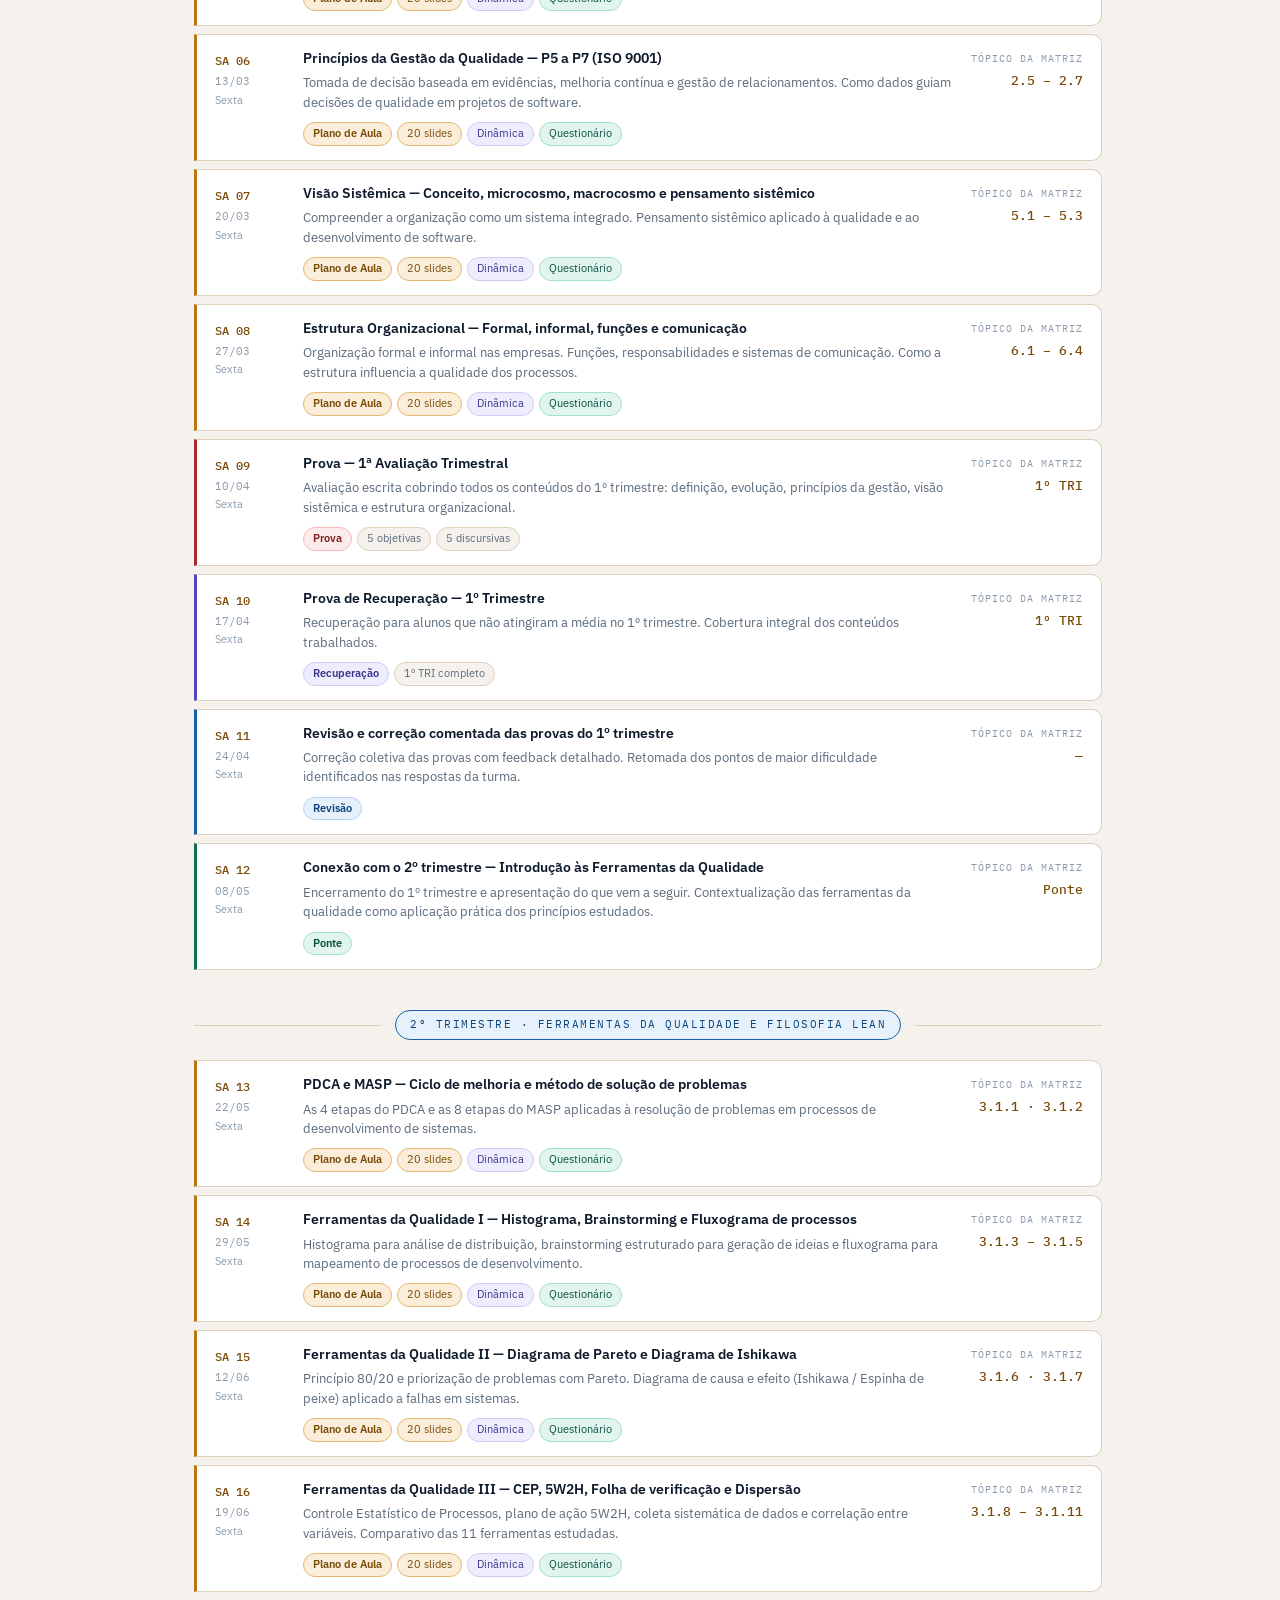
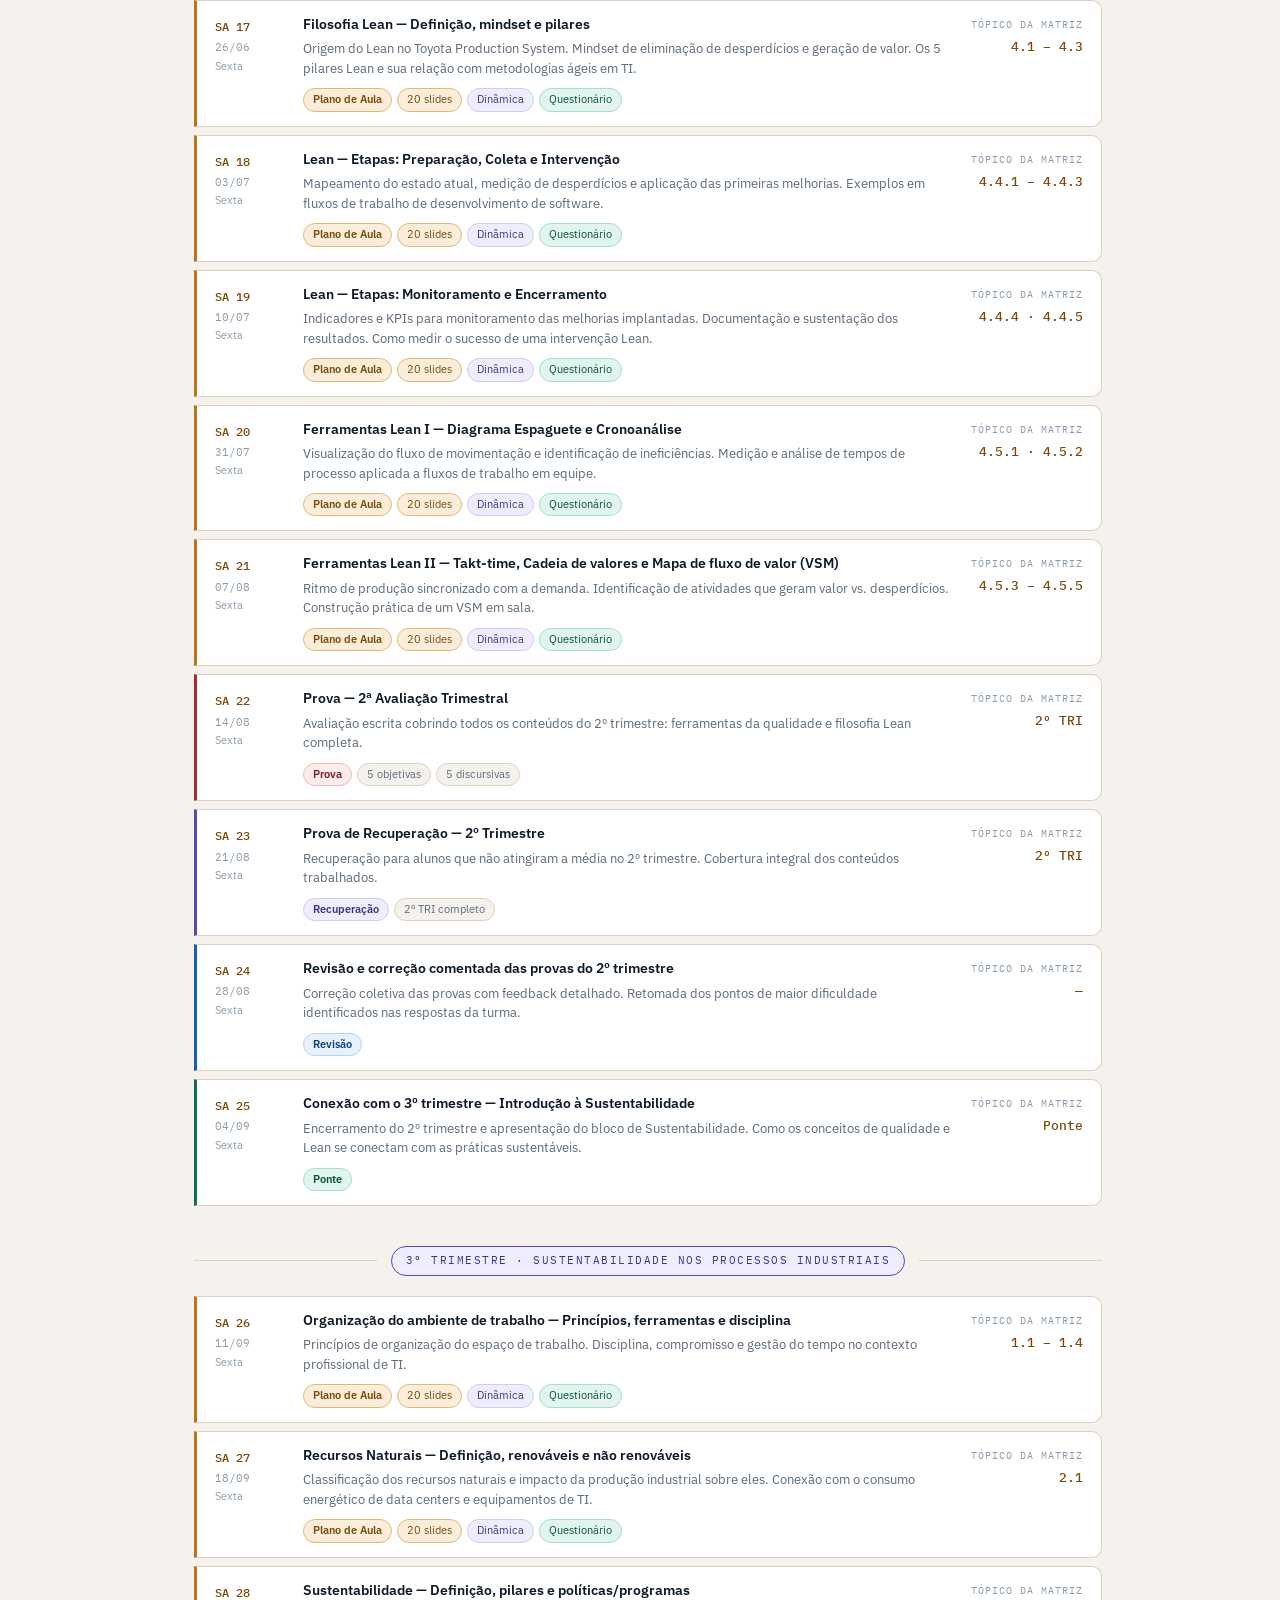
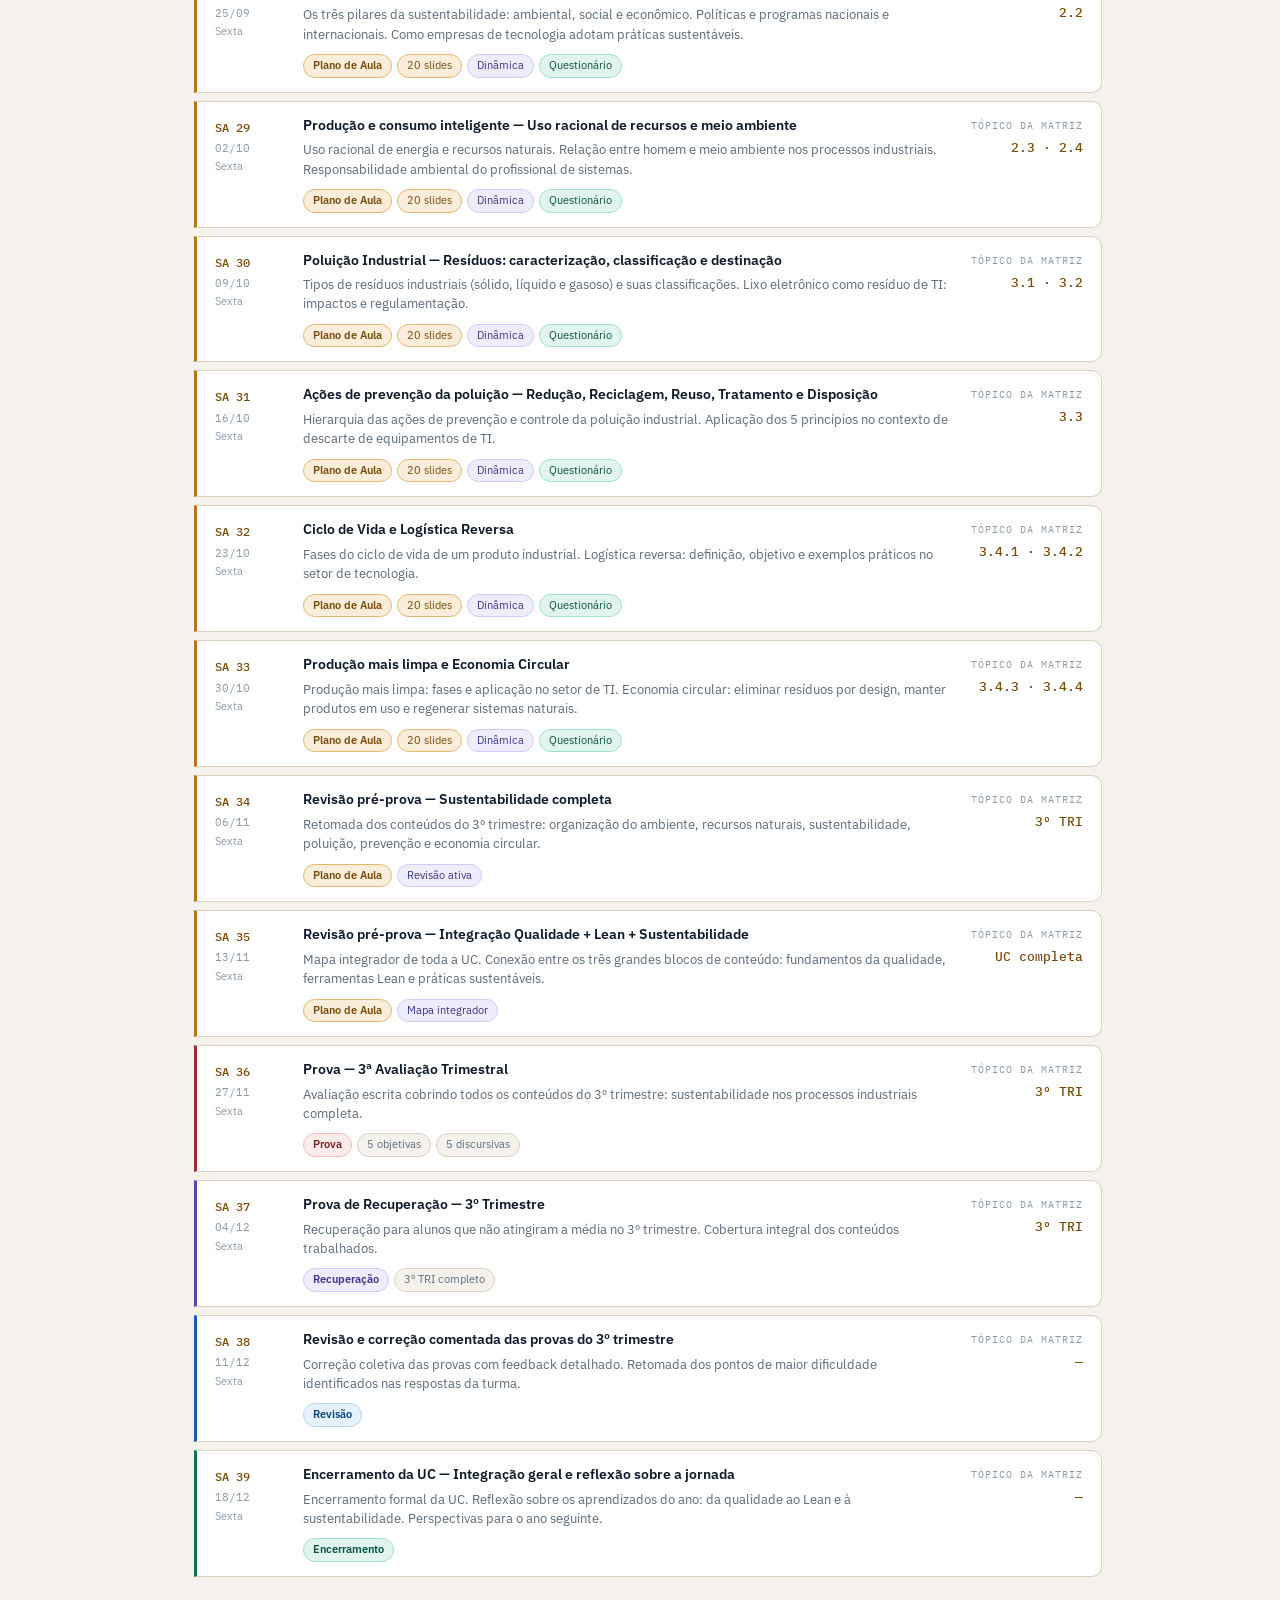
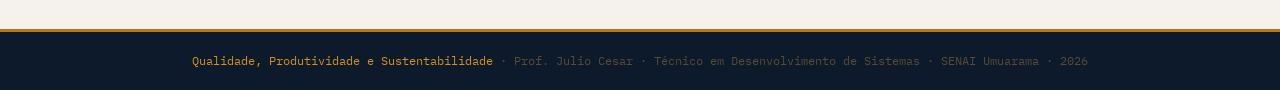
==== commit 58a5355e: "Organizando o projeto: separando HTML, CSS e JavaScript" ====
--- a/index.html
+++ b/index.html
@@ -1,254 +1,161 @@
 <!DOCTYPE html>
+<!-- DOCTYPE: informa ao navegador que este é um documento HTML5 (versão atual do HTML) -->
+
 <html lang="pt-BR">
+<!-- <html> é o elemento raiz — envolve TODO o conteúdo da página -->
+<!-- lang="pt-BR" informa ao navegador (e leitores de tela) que o idioma é português do Brasil -->
+
+<!-- ═══════════════════════════════════════════════════
+     <head> — CABEÇALHO TÉCNICO DA PÁGINA
+     Tudo aqui é invisível para o usuário, mas essencial
+     para o navegador, mecanismos de busca e dispositivos
+     ═══════════════════════════════════════════════════ -->
 <head>
-<meta charset="UTF-8">
-<meta name="viewport" content="width=device-width, initial-scale=1.0">
-<title>Cronograma 2026 — Qualidade, Produtividade e Sustentabilidade</title>
-<link href="https://fonts.googleapis.com/css2?family=IBM+Plex+Sans:wght@400;500;600;700&family=IBM+Plex+Mono:wght@400;500&family=IBM+Plex+Serif:wght@400;600&display=swap" rel="stylesheet">
-<style>
-:root {
-  --uc:         #BA7517;
-  --uc-light:   #FAEEDA;
-  --uc-dark:    #7A4A08;
-  --uc-mid:     #D4901E;
-  --dark:       #0D1A2B;
-  --navy:       #12100A;
-  --text:       #1A2635;
-  --gray:       #5A6A7A;
-  --lgray:      #8A9AAA;
-  --bg:         #F5F2EE;
-  --white:      #FFFFFF;
-  --border:     #DDD0BC;
-  --aula:       #BA7517;
-  --prova:      #A32D2D;
-  --recup:      #534AB7;
-  --revisao:    #185FA5;
-  --ponte:      #0F6E56;
-}
-* { margin: 0; padding: 0; box-sizing: border-box; }
-body { font-family: 'IBM Plex Sans', sans-serif; background: var(--bg); color: var(--text); line-height: 1.6; font-size: 14px; }
-
-/* TOPO */
-.topo { background: var(--dark); position: relative; overflow: hidden; }
-.topo::before { content:''; position:absolute; left:0; top:0; bottom:0; width:6px; background:var(--uc); }
-.topo::after  { content:''; position:absolute; left:6px; top:0; bottom:0; width:3px; background:var(--uc-dark); }
-.topo-inner { max-width:1020px; margin:0 auto; padding:44px 48px 44px 64px; display:flex; justify-content:space-between; align-items:flex-end; gap:24px; }
-.topo-kicker { font-family:'IBM Plex Mono',monospace; font-size:11px; color:#8A6A40; letter-spacing:2px; text-transform:uppercase; margin-bottom:10px; }
-.topo-title { font-family:'IBM Plex Serif',serif; font-size:30px; line-height:1.2; color:var(--white); margin-bottom:6px; }
-.topo-title em { color:var(--uc-mid); font-style:normal; }
-.topo-sub { font-size:13px; color:#7A6A50; max-width:560px; line-height:1.6; }
-.topo-right { flex-shrink:0; text-align:right; }
-.topo-ano { font-family:'IBM Plex Serif',serif; font-size:52px; line-height:1; color:var(--uc-mid); margin-bottom:4px; }
-.topo-ano-label { font-family:'IBM Plex Mono',monospace; font-size:11px; color:#8A6A40; letter-spacing:2px; text-transform:uppercase; }
-
-/* META */
-.meta-bar { background:var(--navy); border-bottom:2px solid var(--uc); }
-.meta-inner { max-width:1020px; margin:0 auto; padding:12px 48px 12px 64px; display:flex; gap:6px; flex-wrap:wrap; }
-.meta-pill { font-size:12px; background:rgba(255,255,255,.05); border:0.5px solid rgba(255,255,255,.1); border-radius:20px; padding:3px 12px; color:#9A7A50; }
-.meta-pill strong { color:#C4A070; }
-
-/* LEGENDA */
-.legenda-bar { background:var(--white); border-bottom:1px solid var(--border); }
-.legenda-inner { max-width:1020px; margin:0 auto; padding:10px 48px 10px 64px; display:flex; align-items:center; gap:16px; flex-wrap:wrap; }
-.leg-label { font-family:'IBM Plex Mono',monospace; font-size:10px; color:var(--lgray); letter-spacing:1px; text-transform:uppercase; }
-.leg-item { display:flex; align-items:center; gap:6px; font-size:12px; color:var(--gray); }
-.leg-dot { width:10px; height:10px; border-radius:50%; flex-shrink:0; }
-
-/* CONTAINER */
-.container { max-width:1020px; margin:0 auto; padding:36px 48px 36px 64px; }
-
-/* OVERVIEW */
-.overview-grid { display:grid; grid-template-columns:1fr 1fr; gap:20px; margin-bottom:40px; }
-.overview-card { background:var(--white); border:0.5px solid var(--border); border-radius:12px; overflow:hidden; }
-.overview-card-header { background:var(--dark); color:var(--white); padding:12px 20px; font-size:12px; font-weight:600; font-family:'IBM Plex Mono',monospace; letter-spacing:1px; text-transform:uppercase; border-left:4px solid var(--uc); }
-.overview-table { width:100%; border-collapse:collapse; font-size:12.5px; }
-.overview-table th { background:var(--uc-light); color:var(--uc-dark); padding:9px 14px; text-align:left; font-weight:600; font-size:11px; text-transform:uppercase; letter-spacing:0.5px; border-bottom:1px solid var(--border); }
-.overview-table td { padding:9px 14px; border-bottom:1px solid var(--border); color:var(--text); }
-.overview-table tr:last-child td { border-bottom:none; }
-.overview-table tr:nth-child(even) td { background:#FDFAF7; }
-.overview-table td:first-child { font-weight:600; color:var(--uc-dark); }
-
-/* TRIMESTRE DIVIDER */
-.tri-divider { display:flex; align-items:center; gap:14px; margin:40px 0 20px; }
-.tri-line { flex:1; height:1px; background:var(--border); }
-.tri-label { font-family:'IBM Plex Mono',monospace; font-size:11px; letter-spacing:1.5px; text-transform:uppercase; white-space:nowrap; padding:5px 14px; border-radius:20px; background:var(--uc-light); color:var(--uc-dark); border:1px solid var(--uc); }
-.tri-label.t2 { background:#E6F1FB; color:#0C447C; border-color:#185FA5; }
-.tri-label.t3 { background:#EEEDFE; color:#3C3489; border-color:#534AB7; }
-
-/* BLOCO */
-.bloco { margin-bottom: 8px; }
-
-/* CARD */
-.aula-card {
-  background: var(--white);
-  border: 0.5px solid var(--border);
-  border-left: 3px solid var(--aula);
-  border-radius: 0 10px 10px 0;
-  padding: 14px 18px;
-  margin-bottom: 8px;
-  display: grid;
-  grid-template-columns: 70px 1fr auto;
-  gap: 0 18px;
-  align-items: start;
-}
-.aula-card.t-prova   { border-left-color: var(--prova); }
-.aula-card.t-recup   { border-left-color: var(--recup); }
-.aula-card.t-revisao { border-left-color: var(--revisao); }
-.aula-card.t-ponte   { border-left-color: var(--ponte); }
-
-/* Coluna esquerda */
-.aula-id { padding-top: 2px; }
-.aula-num { font-family:'IBM Plex Mono',monospace; font-size:12px; font-weight:500; color:var(--uc-dark); display:block; }
-.aula-data { font-family:'IBM Plex Mono',monospace; font-size:11px; color:var(--lgray); display:block; margin-top:3px; }
-.aula-dia  { font-size:11px; color:var(--lgray); display:block; margin-top:1px; }
-
-/* Coluna central */
-.aula-titulo { font-size:14px; font-weight:600; color:var(--dark); line-height:1.4; margin-bottom:5px; }
-.aula-desc   { font-size:12.5px; color:var(--gray); line-height:1.55; margin-bottom:10px; }
-.aula-tags   { display:flex; flex-wrap:wrap; gap:5px; }
-
-.tag          { font-size:11px; border-radius:20px; padding:2px 9px; border:0.5px solid var(--border); color:var(--gray); background:var(--bg); }
-.tag-aula     { background:var(--uc-light); color:var(--uc-dark); border-color:#E4B870; font-weight:600; }
-.tag-slides   { background:var(--uc-light); color:var(--uc-dark); border-color:#E4B870; }
-.tag-dinamica { background:#EEEDFE; color:#3C3489; border-color:#CECBF6; }
-.tag-quest    { background:#E1F5EE; color:#085041; border-color:#9FE1CB; }
-.tag-prova    { background:#FCEBEB; color:#791F1F; border-color:#F4BABA; font-weight:600; }
-.tag-recup    { background:#EEEDFE; color:#3C3489; border-color:#CECBF6; font-weight:600; }
-.tag-revisao  { background:#E6F1FB; color:#0C447C; border-color:#B5D4F4; font-weight:600; }
-.tag-ponte    { background:#E1F5EE; color:#085041; border-color:#9FE1CB; font-weight:600; }
-
-/* Coluna direita */
-.aula-topico { text-align:right; flex-shrink:0; padding-top:2px; }
-.topico-label { display:block; font-family:'IBM Plex Mono',monospace; font-size:10px; color:var(--lgray); text-transform:uppercase; letter-spacing:1px; margin-bottom:4px; }
-.topico-num   { display:block; font-family:'IBM Plex Mono',monospace; font-size:13px; font-weight:500; color:var(--uc-dark); }
-
-/* FOOTER */
-footer { background:var(--dark); color:#5A4A30; text-align:center; padding:20px; font-size:11.5px; font-family:'IBM Plex Mono',monospace; border-top:3px solid var(--uc); margin-top:8px; }
-footer span { color:var(--uc-mid); }
-
-/* TABLET (≤ 960px) */
-@media (max-width: 960px) {
-  .topo-inner    { padding: 36px 32px 36px 48px; }
-  .meta-inner    { padding: 12px 32px 12px 48px; }
-  .legenda-inner { padding: 10px 32px 10px 48px; }
-  .container     { padding: 28px 32px 28px 48px; }
-
-  .topo-title  { font-size: 26px; }
-  .topo-ano    { font-size: 44px; }
-
-  .aula-card   { grid-template-columns: 64px 1fr auto; }
-}
-
-/* MOBILE (≤ 768px) */
-@media (max-width: 768px) {
-  .topo-inner    { flex-direction: column; align-items: flex-start; gap: 12px; padding: 28px 20px 28px 28px; }
-  .meta-inner    { padding: 10px 20px 10px 28px; }
-  .legenda-inner { padding: 8px 20px 8px 28px; gap: 10px; }
-  .container     { padding: 20px 20px 20px 28px; }
-
-  .topo-title  { font-size: 22px; }
-  .topo-sub    { font-size: 12px; }
-  .topo-ano    { font-size: 38px; }
-  .topo-right  { text-align: left; }
-
-  .overview-grid  { grid-template-columns: 1fr; gap: 14px; margin-bottom: 28px; }
-  .overview-card  { overflow-x: auto; -webkit-overflow-scrolling: touch; }
-  .overview-table { font-size: 12px; min-width: 420px; }
-  .overview-table th,
-  .overview-table td { padding: 7px 10px; }
-
-  .tri-divider { margin: 28px 0 16px; gap: 10px; }
-  .tri-label   { white-space: normal; text-align: center; font-size: 10px; padding: 4px 10px; }
-
-  .aula-card   { grid-template-columns: 56px 1fr; padding: 12px 14px; gap: 0 12px; }
-  .aula-titulo { font-size: 13px; }
-  .aula-desc   { font-size: 12px; }
-  .aula-topico { display: none; }
-}
-
-/* SMALL MOBILE (≤ 480px) */
-@media (max-width: 480px) {
-  .topo::before { width: 4px; }
-  .topo::after  { left: 4px; width: 2px; }
-
-  .topo-inner    { padding: 20px 16px 20px 20px; gap: 10px; }
-  .meta-inner    { padding: 8px 16px 8px 20px; }
-  .legenda-inner { padding: 8px 16px 8px 20px; gap: 8px; flex-wrap: wrap; }
-  .container     { padding: 16px 16px 16px 20px; }
-
-  .topo-kicker { font-size: 10px; letter-spacing: 1px; }
-  .topo-title  { font-size: 18px; }
-  .topo-ano    { font-size: 30px; }
-  .topo-ano-label { font-size: 10px; }
-
-  .meta-pill   { font-size: 11px; padding: 2px 10px; }
-
-  .leg-label   { width: 100%; }
-  .leg-item    { font-size: 11px; }
-
-  .aula-card   { grid-template-columns: 48px 1fr; padding: 10px 12px; gap: 0 10px; }
-  .aula-num    { font-size: 11px; }
-  .aula-data   { font-size: 10px; }
-  .aula-dia    { font-size: 10px; }
-  .aula-titulo { font-size: 12.5px; }
-  .aula-desc   { font-size: 11.5px; margin-bottom: 8px; }
-
-  .tag         { font-size: 10px; padding: 2px 7px; }
-
-  footer       { padding: 16px; font-size: 10.5px; }
-}
-@media print {
-  body { background:white; }
-  .topo,.meta-bar { -webkit-print-color-adjust:exact; print-color-adjust:exact; }
-  .aula-card { break-inside:avoid; }
-}
-</style>
+
+  <!-- Define a codificação de caracteres: UTF-8 suporta acentos, ç, emojis etc. -->
+  <meta charset="UTF-8">
+
+  <!-- viewport: controla como a página é exibida em celulares.
+       width=device-width  → largura da página = largura do dispositivo
+       initial-scale=1.0   → sem zoom inicial (tamanho 1:1) -->
+  <meta name="viewport" content="width=device-width, initial-scale=1.0">
+
+  <!-- Título da aba do navegador e dos resultados de busca (SEO) -->
+  <title>Cronograma 2026 — Qualidade, Produtividade e Sustentabilidade</title>
+
+  <!-- Carrega 3 famílias de fontes do Google Fonts via CDN:
+       - IBM Plex Sans   → texto corrido e interface
+       - IBM Plex Mono   → números, datas, códigos
+       - IBM Plex Serif  → títulos e o "2026" em destaque
+       wght@400;600 = pesos (espessuras) que serão baixados -->
+  <link href="https://fonts.googleapis.com/css2?family=IBM+Plex+Sans:wght@400;500;600;700&family=IBM+Plex+Mono:wght@400;500&family=IBM+Plex+Serif:wght@400;600&display=swap" rel="stylesheet">
+
+  <!-- Carrega o arquivo CSS externo da pasta css/.
+       rel="stylesheet" diz que é uma folha de estilos.
+       href="css/styles.css" é o caminho relativo ao index.html -->
+  <link rel="stylesheet" href="css/styles.css">
+
 </head>
+<!-- ═══════════════════════════════════════════════════
+     <body> — CORPO DA PÁGINA
+     Tudo que o usuário vê e interage fica aqui dentro
+     ═══════════════════════════════════════════════════ -->
 <body>
 
+
+<!-- ─────────────────────────────────────────────────
+     SEÇÃO 1 — TOPO (cabeçalho visual da página)
+     Fundo escuro com barra lateral colorida.
+     Usa Flexbox para colocar título e ano lado a lado.
+───────────────────────────────────────────────────── -->
 <div class="topo">
+  <!-- topo-inner: centraliza o conteúdo e limita a largura máxima (max-width no CSS) -->
   <div class="topo-inner">
+
+    <!-- Bloco da ESQUERDA: subtítulo pequeno + título principal + descrição -->
     <div>
+      <!-- Kicker: texto pequeno acima do título — identifica o documento rapidamente -->
       <div class="topo-kicker">Cronograma Anual · 39 Encontros · Sextas-feiras</div>
+
+      <!-- <h1> é o título principal da página — deve existir só um por página (SEO e acessibilidade)
+           <br> força uma quebra de linha dentro do título
+           <em> aqui está sendo usado para aplicar cor especial à palavra (estilo, não ênfase semântica) -->
       <h1 class="topo-title">Qualidade, Produtividade<br>e <em>Sustentabilidade</em></h1>
+
+      <!-- <p> é um parágrafo — usado aqui para a descrição curta da disciplina -->
       <p class="topo-sub">Introdução à Qualidade, Produtividade e Sustentabilidade nos Processos Industriais · 1ª Série · Técnico em Desenvolvimento de Sistemas</p>
     </div>
+
+    <!-- Bloco da DIREITA: ano letivo em destaque tipográfico -->
     <div class="topo-right">
       <div class="topo-ano">2026</div>
       <div class="topo-ano-label">Ano Letivo</div>
     </div>
+
   </div>
 </div>
-
+<!-- fim .topo -->
+
+
+<!-- ─────────────────────────────────────────────────
+     SEÇÃO 2 — META-BAR (barra de metadados)
+     Faixa escura com pílulas de informação sobre a disciplina.
+     Cada <span class="meta-pill"> é uma "etiqueta" independente.
+───────────────────────────────────────────────────── -->
 <div class="meta-bar">
   <div class="meta-inner">
+
+    <!-- <span> é um elemento inline (não quebra linha) usado para pequenos trechos de texto.
+         <strong> deixa o texto em negrito e indica importância semântica -->
     <span class="meta-pill"><strong>Instituição:</strong> SENAI — Umuarama</span>
     <span class="meta-pill"><strong>Curso:</strong> Técnico em Desenvolvimento de Sistemas</span>
     <span class="meta-pill"><strong>Turma:</strong> 1ª Série</span>
     <span class="meta-pill"><strong>Carga horária:</strong> 33h · 40h-aula</span>
     <span class="meta-pill"><strong>Professor:</strong> Julio Cesar</span>
+
   </div>
 </div>
-
+<!-- fim .meta-bar -->
+
+
+<!-- ─────────────────────────────────────────────────
+     SEÇÃO 3 — LEGENDA (guia de cores)
+     Barra branca que explica o significado das cores dos cards.
+     Cada leg-item combina um círculo colorido com um rótulo.
+───────────────────────────────────────────────────── -->
 <div class="legenda-bar">
   <div class="legenda-inner">
+
+    <!-- Rótulo "Tipos" à esquerda -->
     <span class="leg-label">Tipos</span>
+
+    <!-- Cada leg-item tem:
+         1. leg-dot → círculo colorido (cor vem do CSS via variável, ex: var(--aula))
+         2. texto   → nome do tipo de encontro
+         style="background:var(--aula)" aplica a variável de cor definida no :root do CSS -->
     <span class="leg-item"><span class="leg-dot" style="background:var(--aula)"></span>Aula</span>
     <span class="leg-item"><span class="leg-dot" style="background:var(--prova)"></span>Prova</span>
     <span class="leg-item"><span class="leg-dot" style="background:var(--recup)"></span>Recuperação</span>
     <span class="leg-item"><span class="leg-dot" style="background:var(--revisao)"></span>Revisão</span>
     <span class="leg-item"><span class="leg-dot" style="background:var(--ponte)"></span>Ponte</span>
+
   </div>
 </div>
-
+<!-- fim .legenda-bar -->
+
+
+<!-- ─────────────────────────────────────────────────
+     SEÇÃO 4 — CONTAINER PRINCIPAL
+     Envolve todo o conteúdo central da página:
+     tabelas de overview + os três blocos de trimestre.
+     O CSS limita a largura e centraliza com margin: auto.
+───────────────────────────────────────────────────── -->
 <div class="container">
 
-  <!-- OVERVIEW -->
+
+  <!-- ┌─────────────────────────────────────────────┐
+       │  BLOCO: OVERVIEW (tabelas de resumo)        │
+       │  Grid de 2 colunas no desktop,              │
+       │  1 coluna em mobile (responsivo no CSS)     │
+       └─────────────────────────────────────────────┘ -->
   <div class="overview-grid">
+
+    <!-- CARD 1: Visão por trimestre -->
     <div class="overview-card">
+      <!-- Cabeçalho escuro do card -->
       <div class="overview-card-header">Visão consolidada por trimestre</div>
+
+      <!-- <table> estrutura dados em linhas (<tr>) e colunas (<td>/<th>).
+           <thead> = cabeçalho da tabela  |  <tbody> = corpo com os dados
+           <th> = célula de cabeçalho (negrito por padrão)
+           <td> = célula de dado normal -->
       <table class="overview-table">
-        <thead><tr><th>Trimestre</th><th>Período</th><th>Aulas</th><th>Prova</th><th>Recup.</th><th>Revisão</th><th>Conexão</th></tr></thead>
+        <thead>
+          <tr>
+            <th>Trimestre</th><th>Período</th><th>Aulas</th>
+            <th>Prova</th><th>Recup.</th><th>Revisão</th><th>Conexão</th>
+          </tr>
+        </thead>
         <tbody>
           <tr><td>1º TRI</td><td>06/02 – 08/05</td><td>8</td><td>10/04</td><td>17/04</td><td>24/04</td><td>08/05</td></tr>
           <tr><td>2º TRI</td><td>22/05 – 04/09</td><td>9</td><td>14/08</td><td>21/08</td><td>28/08</td><td>04/09</td></tr>
@@ -256,10 +163,15 @@
         </tbody>
       </table>
     </div>
+    <!-- fim card 1 -->
+
+    <!-- CARD 2: Distribuição por tópicos da matriz curricular -->
     <div class="overview-card">
       <div class="overview-card-header">Distribuição do conteúdo da matriz</div>
       <table class="overview-table">
-        <thead><tr><th>Tópico</th><th>Descrição</th><th>Tri</th></tr></thead>
+        <thead>
+          <tr><th>Tópico</th><th>Descrição</th><th>Tri</th></tr>
+        </thead>
         <tbody>
           <tr><td>1.1 · 1.2</td><td>Definição e Evolução da Qualidade</td><td>1º</td></tr>
           <tr><td>2.1 – 2.7</td><td>Princípios da Gestão da Qualidade</td><td>1º</td></tr>
@@ -273,106 +185,171 @@
         </tbody>
       </table>
     </div>
-  </div>
-
-  <!-- ══ 1º TRIMESTRE ══ -->
+    <!-- fim card 2 -->
+
+  </div>
+  <!-- fim .overview-grid -->
+
+
+  <!-- ┌─────────────────────────────────────────────┐
+       │  1º TRIMESTRE                               │
+       │  Qualidade: Fundamentos e Gestão            │
+       └─────────────────────────────────────────────┘ -->
+
+  <!-- tri-divider: separador visual entre trimestres.
+       Tem 3 filhos: linha — rótulo — linha (Flexbox no CSS).
+       A ausência de classe no tri-label usa a cor padrão dourada (1º TRI). -->
   <div class="tri-divider">
     <div class="tri-line"></div>
     <div class="tri-label">1º Trimestre · Qualidade: Fundamentos e Gestão</div>
     <div class="tri-line"></div>
   </div>
 
+  <!-- bloco: agrupa todos os cards de um trimestre -->
   <div class="bloco">
-    <div class="aula-card">
-      <div class="aula-id"><span class="aula-num">SA 01</span><span class="aula-data">06/02</span><span class="aula-dia">Sexta</span></div>
+
+    <!-- ═══ ANATOMIA DO CARD DE AULA ═══════════════════════════════
+         .aula-card usa CSS Grid de 3 colunas:
+           [coluna 1: aula-id] [coluna 2: conteúdo] [coluna 3: tópico]
+         Em mobile, a coluna 3 some (display:none no CSS responsivo).
+
+         Modificadores de tipo (mudam a cor da borda esquerda):
+           (sem classe)  → aula normal   — cor dourada
+           t-prova       → prova         — cor vermelha
+           t-recup       → recuperação   — cor roxa
+           t-revisao     → revisão       — cor azul
+           t-ponte       → ponte/conexão — cor verde
+    ═══════════════════════════════════════════════════════════════ -->
+
+    <!-- SA 01 — Card de aula normal (sem modificador de tipo) -->
+    <div class="aula-card">
+
+      <!-- COLUNA 1: identificação (número, data, dia da semana) -->
+      <div class="aula-id">
+        <span class="aula-num">SA 01</span>   <!-- número da situação de aprendizagem -->
+        <span class="aula-data">06/02</span>  <!-- data do encontro -->
+        <span class="aula-dia">Sexta</span>   <!-- dia da semana -->
+      </div>
+
+      <!-- COLUNA 2: conteúdo principal do card -->
       <div>
         <div class="aula-titulo">Apresentação da UC — O que é Qualidade e por que importa</div>
         <div class="aula-desc">Apresentação do cronograma anual e contrato pedagógico. Introdução ao conceito de qualidade e sua aplicação no desenvolvimento de sistemas.</div>
-        <div class="aula-tags"><span class="tag tag-aula">Aula</span><span class="tag tag-slides">20 slides</span><span class="tag tag-dinamica">Dinâmica</span><span class="tag tag-quest">Questionário</span></div>
-      </div>
-      <div class="aula-topico"><span class="topico-label">Tópico da Matriz</span><span class="topico-num">Introdução</span></div>
-    </div>
-
+
+        <!-- aula-tags: lista de etiquetas coloridas.
+             Cada tag pode ter uma ou duas classes:
+               "tag"           → estilo base de todas as etiquetas
+               "tag-aula"      → badge dourado "Plano de Aula"
+               "tag-slides"    → indica quantidade de slides
+               "tag-dinamica"  → indica atividade dinâmica
+               "tag-quest"     → indica questionário -->
+        <div class="aula-tags">
+          <span class="tag tag-aula">Plano de Aula</span>
+          <span class="tag tag-slides">20 slides</span>
+          <span class="tag tag-dinamica">Dinâmica</span>
+          <span class="tag tag-quest">Questionário</span>
+        </div>
+      </div>
+
+      <!-- COLUNA 3: referência ao tópico da matriz curricular (oculto em mobile) -->
+      <div class="aula-topico">
+        <span class="topico-label">Tópico da Matriz</span>
+        <span class="topico-num">Introdução</span>
+      </div>
+
+    </div>
+    <!-- fim SA 01 -->
+
+    <!-- SA 02 -->
     <div class="aula-card">
       <div class="aula-id"><span class="aula-num">SA 02</span><span class="aula-data">13/02</span><span class="aula-dia">Sexta</span></div>
       <div>
         <div class="aula-titulo">Qualidade — Definição e conceito (ISO 9000)</div>
         <div class="aula-desc">O que é qualidade segundo a ISO 9000. Diferença entre qualidade percebida e qualidade conformidade. Exemplos práticos em software.</div>
-        <div class="aula-tags"><span class="tag tag-aula">Aula</span><span class="tag tag-slides">20 slides</span><span class="tag tag-dinamica">Dinâmica</span><span class="tag tag-quest">Questionário</span></div>
+        <div class="aula-tags"><span class="tag tag-aula">Plano de Aula</span><span class="tag tag-slides">20 slides</span><span class="tag tag-dinamica">Dinâmica</span><span class="tag tag-quest">Questionário</span></div>
       </div>
       <div class="aula-topico"><span class="topico-label">Tópico da Matriz</span><span class="topico-num">1.1</span></div>
     </div>
 
+    <!-- SA 03 -->
     <div class="aula-card">
       <div class="aula-id"><span class="aula-num">SA 03</span><span class="aula-data">20/02</span><span class="aula-dia">Sexta</span></div>
       <div>
         <div class="aula-titulo">Evolução da Qualidade — As 4 Eras</div>
         <div class="aula-desc">Da inspeção ao controle estatístico, da garantia à gestão total da qualidade. Como cada era moldou as práticas atuais de desenvolvimento.</div>
-        <div class="aula-tags"><span class="tag tag-aula">Aula</span><span class="tag tag-slides">20 slides</span><span class="tag tag-dinamica">Dinâmica</span><span class="tag tag-quest">Questionário</span></div>
+        <div class="aula-tags"><span class="tag tag-aula">Plano de Aula</span><span class="tag tag-slides">20 slides</span><span class="tag tag-dinamica">Dinâmica</span><span class="tag tag-quest">Questionário</span></div>
       </div>
       <div class="aula-topico"><span class="topico-label">Tópico da Matriz</span><span class="topico-num">1.2</span></div>
     </div>
 
+    <!-- SA 04 -->
     <div class="aula-card">
       <div class="aula-id"><span class="aula-num">SA 04</span><span class="aula-data">27/02</span><span class="aula-dia">Sexta</span></div>
       <div>
         <div class="aula-titulo">Gurus da Qualidade — Shewhart, Deming, Juran, Ishikawa, Crosby</div>
         <div class="aula-desc">Contribuições dos principais pensadores da qualidade. Conceitos que fundamentam as ferramentas e práticas utilizadas até hoje.</div>
-        <div class="aula-tags"><span class="tag tag-aula">Aula</span><span class="tag tag-slides">20 slides</span><span class="tag tag-dinamica">Dinâmica</span><span class="tag tag-quest">Questionário</span></div>
+        <div class="aula-tags"><span class="tag tag-aula">Plano de Aula</span><span class="tag tag-slides">20 slides</span><span class="tag tag-dinamica">Dinâmica</span><span class="tag tag-quest">Questionário</span></div>
       </div>
       <div class="aula-topico"><span class="topico-label">Tópico da Matriz</span><span class="topico-num">1.2</span></div>
     </div>
 
+    <!-- SA 05 -->
     <div class="aula-card">
       <div class="aula-id"><span class="aula-num">SA 05</span><span class="aula-data">06/03</span><span class="aula-dia">Sexta</span></div>
       <div>
         <div class="aula-titulo">Princípios da Gestão da Qualidade — P1 a P4 (ISO 9001)</div>
         <div class="aula-desc">Foco no cliente, liderança, engajamento das pessoas e abordagem de processos. Como esses princípios se aplicam em equipes de desenvolvimento ágil.</div>
-        <div class="aula-tags"><span class="tag tag-aula">Aula</span><span class="tag tag-slides">20 slides</span><span class="tag tag-dinamica">Dinâmica</span><span class="tag tag-quest">Questionário</span></div>
+        <div class="aula-tags"><span class="tag tag-aula">Plano de Aula</span><span class="tag tag-slides">20 slides</span><span class="tag tag-dinamica">Dinâmica</span><span class="tag tag-quest">Questionário</span></div>
       </div>
       <div class="aula-topico"><span class="topico-label">Tópico da Matriz</span><span class="topico-num">2.1 – 2.4</span></div>
     </div>
 
+    <!-- SA 06 -->
     <div class="aula-card">
       <div class="aula-id"><span class="aula-num">SA 06</span><span class="aula-data">13/03</span><span class="aula-dia">Sexta</span></div>
       <div>
         <div class="aula-titulo">Princípios da Gestão da Qualidade — P5 a P7 (ISO 9001)</div>
         <div class="aula-desc">Tomada de decisão baseada em evidências, melhoria contínua e gestão de relacionamentos. Como dados guiam decisões de qualidade em projetos de software.</div>
-        <div class="aula-tags"><span class="tag tag-aula">Aula</span><span class="tag tag-slides">20 slides</span><span class="tag tag-dinamica">Dinâmica</span><span class="tag tag-quest">Questionário</span></div>
+        <div class="aula-tags"><span class="tag tag-aula">Plano de Aula</span><span class="tag tag-slides">20 slides</span><span class="tag tag-dinamica">Dinâmica</span><span class="tag tag-quest">Questionário</span></div>
       </div>
       <div class="aula-topico"><span class="topico-label">Tópico da Matriz</span><span class="topico-num">2.5 – 2.7</span></div>
     </div>
 
+    <!-- SA 07 -->
     <div class="aula-card">
       <div class="aula-id"><span class="aula-num">SA 07</span><span class="aula-data">20/03</span><span class="aula-dia">Sexta</span></div>
       <div>
         <div class="aula-titulo">Visão Sistêmica — Conceito, microcosmo, macrocosmo e pensamento sistêmico</div>
         <div class="aula-desc">Compreender a organização como um sistema integrado. Pensamento sistêmico aplicado à qualidade e ao desenvolvimento de software.</div>
-        <div class="aula-tags"><span class="tag tag-aula">Aula</span><span class="tag tag-slides">20 slides</span><span class="tag tag-dinamica">Dinâmica</span><span class="tag tag-quest">Questionário</span></div>
+        <div class="aula-tags"><span class="tag tag-aula">Plano de Aula</span><span class="tag tag-slides">20 slides</span><span class="tag tag-dinamica">Dinâmica</span><span class="tag tag-quest">Questionário</span></div>
       </div>
       <div class="aula-topico"><span class="topico-label">Tópico da Matriz</span><span class="topico-num">5.1 – 5.3</span></div>
     </div>
 
+    <!-- SA 08 -->
     <div class="aula-card">
       <div class="aula-id"><span class="aula-num">SA 08</span><span class="aula-data">27/03</span><span class="aula-dia">Sexta</span></div>
       <div>
         <div class="aula-titulo">Estrutura Organizacional — Formal, informal, funções e comunicação</div>
         <div class="aula-desc">Organização formal e informal nas empresas. Funções, responsabilidades e sistemas de comunicação. Como a estrutura influencia a qualidade dos processos.</div>
-        <div class="aula-tags"><span class="tag tag-aula">Aula</span><span class="tag tag-slides">20 slides</span><span class="tag tag-dinamica">Dinâmica</span><span class="tag tag-quest">Questionário</span></div>
+        <div class="aula-tags"><span class="tag tag-aula">Plano de Aula</span><span class="tag tag-slides">20 slides</span><span class="tag tag-dinamica">Dinâmica</span><span class="tag tag-quest">Questionário</span></div>
       </div>
       <div class="aula-topico"><span class="topico-label">Tópico da Matriz</span><span class="topico-num">6.1 – 6.4</span></div>
     </div>
 
+    <!-- SA 09 — PROVA: classe "t-prova" muda a borda esquerda para vermelho -->
     <div class="aula-card t-prova">
       <div class="aula-id"><span class="aula-num">SA 09</span><span class="aula-data">10/04</span><span class="aula-dia">Sexta</span></div>
       <div>
         <div class="aula-titulo">Prova — 1ª Avaliação Trimestral</div>
         <div class="aula-desc">Avaliação escrita cobrindo todos os conteúdos do 1º trimestre: definição, evolução, princípios da gestão, visão sistêmica e estrutura organizacional.</div>
+        <!-- tag-prova: badge vermelho; tags sem classe extra ficam com o estilo neutro padrão -->
         <div class="aula-tags"><span class="tag tag-prova">Prova</span><span class="tag">5 objetivas</span><span class="tag">5 discursivas</span></div>
       </div>
       <div class="aula-topico"><span class="topico-label">Tópico da Matriz</span><span class="topico-num">1º TRI</span></div>
     </div>
 
+    <!-- SA 10 — RECUPERAÇÃO: classe "t-recup" muda a borda esquerda para roxo -->
     <div class="aula-card t-recup">
       <div class="aula-id"><span class="aula-num">SA 10</span><span class="aula-data">17/04</span><span class="aula-dia">Sexta</span></div>
       <div>
@@ -383,6 +360,7 @@
       <div class="aula-topico"><span class="topico-label">Tópico da Matriz</span><span class="topico-num">1º TRI</span></div>
     </div>
 
+    <!-- SA 11 — REVISÃO: classe "t-revisao" muda a borda esquerda para azul -->
     <div class="aula-card t-revisao">
       <div class="aula-id"><span class="aula-num">SA 11</span><span class="aula-data">24/04</span><span class="aula-dia">Sexta</span></div>
       <div>
@@ -393,6 +371,7 @@
       <div class="aula-topico"><span class="topico-label">Tópico da Matriz</span><span class="topico-num">—</span></div>
     </div>
 
+    <!-- SA 12 — PONTE: classe "t-ponte" muda a borda esquerda para verde -->
     <div class="aula-card t-ponte">
       <div class="aula-id"><span class="aula-num">SA 12</span><span class="aula-data">08/05</span><span class="aula-dia">Sexta</span></div>
       <div>
@@ -402,9 +381,17 @@
       </div>
       <div class="aula-topico"><span class="topico-label">Tópico da Matriz</span><span class="topico-num">Ponte</span></div>
     </div>
-  </div>
-
-  <!-- ══ 2º TRIMESTRE ══ -->
+
+  </div>
+  <!-- fim .bloco do 1º trimestre -->
+
+
+  <!-- ┌─────────────────────────────────────────────┐
+       │  2º TRIMESTRE                               │
+       │  Ferramentas da Qualidade e Filosofia Lean  │
+       └─────────────────────────────────────────────┘ -->
+
+  <!-- tri-label.t2: modificador que aplica a paleta azul no separador do 2º trimestre -->
   <div class="tri-divider">
     <div class="tri-line"></div>
     <div class="tri-label t2">2º Trimestre · Ferramentas da Qualidade e Filosofia Lean</div>
@@ -412,96 +399,107 @@
   </div>
 
   <div class="bloco">
+
+    <!-- SA 13 -->
     <div class="aula-card">
       <div class="aula-id"><span class="aula-num">SA 13</span><span class="aula-data">22/05</span><span class="aula-dia">Sexta</span></div>
       <div>
         <div class="aula-titulo">PDCA e MASP — Ciclo de melhoria e método de solução de problemas</div>
         <div class="aula-desc">As 4 etapas do PDCA e as 8 etapas do MASP aplicadas à resolução de problemas em processos de desenvolvimento de sistemas.</div>
-        <div class="aula-tags"><span class="tag tag-aula">Aula</span><span class="tag tag-slides">20 slides</span><span class="tag tag-dinamica">Dinâmica</span><span class="tag tag-quest">Questionário</span></div>
+        <div class="aula-tags"><span class="tag tag-aula">Plano de Aula</span><span class="tag tag-slides">20 slides</span><span class="tag tag-dinamica">Dinâmica</span><span class="tag tag-quest">Questionário</span></div>
       </div>
       <div class="aula-topico"><span class="topico-label">Tópico da Matriz</span><span class="topico-num">3.1.1 · 3.1.2</span></div>
     </div>
 
+    <!-- SA 14 -->
     <div class="aula-card">
       <div class="aula-id"><span class="aula-num">SA 14</span><span class="aula-data">29/05</span><span class="aula-dia">Sexta</span></div>
       <div>
         <div class="aula-titulo">Ferramentas da Qualidade I — Histograma, Brainstorming e Fluxograma de processos</div>
         <div class="aula-desc">Histograma para análise de distribuição, brainstorming estruturado para geração de ideias e fluxograma para mapeamento de processos de desenvolvimento.</div>
-        <div class="aula-tags"><span class="tag tag-aula">Aula</span><span class="tag tag-slides">20 slides</span><span class="tag tag-dinamica">Dinâmica</span><span class="tag tag-quest">Questionário</span></div>
+        <div class="aula-tags"><span class="tag tag-aula">Plano de Aula</span><span class="tag tag-slides">20 slides</span><span class="tag tag-dinamica">Dinâmica</span><span class="tag tag-quest">Questionário</span></div>
       </div>
       <div class="aula-topico"><span class="topico-label">Tópico da Matriz</span><span class="topico-num">3.1.3 – 3.1.5</span></div>
     </div>
 
+    <!-- SA 15 -->
     <div class="aula-card">
       <div class="aula-id"><span class="aula-num">SA 15</span><span class="aula-data">12/06</span><span class="aula-dia">Sexta</span></div>
       <div>
         <div class="aula-titulo">Ferramentas da Qualidade II — Diagrama de Pareto e Diagrama de Ishikawa</div>
         <div class="aula-desc">Princípio 80/20 e priorização de problemas com Pareto. Diagrama de causa e efeito (Ishikawa / Espinha de peixe) aplicado a falhas em sistemas.</div>
-        <div class="aula-tags"><span class="tag tag-aula">Aula</span><span class="tag tag-slides">20 slides</span><span class="tag tag-dinamica">Dinâmica</span><span class="tag tag-quest">Questionário</span></div>
+        <div class="aula-tags"><span class="tag tag-aula">Plano de Aula</span><span class="tag tag-slides">20 slides</span><span class="tag tag-dinamica">Dinâmica</span><span class="tag tag-quest">Questionário</span></div>
       </div>
       <div class="aula-topico"><span class="topico-label">Tópico da Matriz</span><span class="topico-num">3.1.6 · 3.1.7</span></div>
     </div>
 
+    <!-- SA 16 -->
     <div class="aula-card">
       <div class="aula-id"><span class="aula-num">SA 16</span><span class="aula-data">19/06</span><span class="aula-dia">Sexta</span></div>
       <div>
         <div class="aula-titulo">Ferramentas da Qualidade III — CEP, 5W2H, Folha de verificação e Dispersão</div>
         <div class="aula-desc">Controle Estatístico de Processos, plano de ação 5W2H, coleta sistemática de dados e correlação entre variáveis. Comparativo das 11 ferramentas estudadas.</div>
-        <div class="aula-tags"><span class="tag tag-aula">Aula</span><span class="tag tag-slides">20 slides</span><span class="tag tag-dinamica">Dinâmica</span><span class="tag tag-quest">Questionário</span></div>
+        <div class="aula-tags"><span class="tag tag-aula">Plano de Aula</span><span class="tag tag-slides">20 slides</span><span class="tag tag-dinamica">Dinâmica</span><span class="tag tag-quest">Questionário</span></div>
       </div>
       <div class="aula-topico"><span class="topico-label">Tópico da Matriz</span><span class="topico-num">3.1.8 – 3.1.11</span></div>
     </div>
 
+    <!-- SA 17 -->
     <div class="aula-card">
       <div class="aula-id"><span class="aula-num">SA 17</span><span class="aula-data">26/06</span><span class="aula-dia">Sexta</span></div>
       <div>
         <div class="aula-titulo">Filosofia Lean — Definição, mindset e pilares</div>
         <div class="aula-desc">Origem do Lean no Toyota Production System. Mindset de eliminação de desperdícios e geração de valor. Os 5 pilares Lean e sua relação com metodologias ágeis em TI.</div>
-        <div class="aula-tags"><span class="tag tag-aula">Aula</span><span class="tag tag-slides">20 slides</span><span class="tag tag-dinamica">Dinâmica</span><span class="tag tag-quest">Questionário</span></div>
+        <div class="aula-tags"><span class="tag tag-aula">Plano de Aula</span><span class="tag tag-slides">20 slides</span><span class="tag tag-dinamica">Dinâmica</span><span class="tag tag-quest">Questionário</span></div>
       </div>
       <div class="aula-topico"><span class="topico-label">Tópico da Matriz</span><span class="topico-num">4.1 – 4.3</span></div>
     </div>
 
+    <!-- SA 18 -->
     <div class="aula-card">
       <div class="aula-id"><span class="aula-num">SA 18</span><span class="aula-data">03/07</span><span class="aula-dia">Sexta</span></div>
       <div>
         <div class="aula-titulo">Lean — Etapas: Preparação, Coleta e Intervenção</div>
         <div class="aula-desc">Mapeamento do estado atual, medição de desperdícios e aplicação das primeiras melhorias. Exemplos em fluxos de trabalho de desenvolvimento de software.</div>
-        <div class="aula-tags"><span class="tag tag-aula">Aula</span><span class="tag tag-slides">20 slides</span><span class="tag tag-dinamica">Dinâmica</span><span class="tag tag-quest">Questionário</span></div>
+        <div class="aula-tags"><span class="tag tag-aula">Plano de Aula</span><span class="tag tag-slides">20 slides</span><span class="tag tag-dinamica">Dinâmica</span><span class="tag tag-quest">Questionário</span></div>
       </div>
       <div class="aula-topico"><span class="topico-label">Tópico da Matriz</span><span class="topico-num">4.4.1 – 4.4.3</span></div>
     </div>
 
+    <!-- SA 19 -->
     <div class="aula-card">
       <div class="aula-id"><span class="aula-num">SA 19</span><span class="aula-data">10/07</span><span class="aula-dia">Sexta</span></div>
       <div>
         <div class="aula-titulo">Lean — Etapas: Monitoramento e Encerramento</div>
         <div class="aula-desc">Indicadores e KPIs para monitoramento das melhorias implantadas. Documentação e sustentação dos resultados. Como medir o sucesso de uma intervenção Lean.</div>
-        <div class="aula-tags"><span class="tag tag-aula">Aula</span><span class="tag tag-slides">20 slides</span><span class="tag tag-dinamica">Dinâmica</span><span class="tag tag-quest">Questionário</span></div>
+        <div class="aula-tags"><span class="tag tag-aula">Plano de Aula</span><span class="tag tag-slides">20 slides</span><span class="tag tag-dinamica">Dinâmica</span><span class="tag tag-quest">Questionário</span></div>
       </div>
       <div class="aula-topico"><span class="topico-label">Tópico da Matriz</span><span class="topico-num">4.4.4 · 4.4.5</span></div>
     </div>
 
+    <!-- SA 20 -->
     <div class="aula-card">
       <div class="aula-id"><span class="aula-num">SA 20</span><span class="aula-data">31/07</span><span class="aula-dia">Sexta</span></div>
       <div>
         <div class="aula-titulo">Ferramentas Lean I — Diagrama Espaguete e Cronoanálise</div>
         <div class="aula-desc">Visualização do fluxo de movimentação e identificação de ineficiências. Medição e análise de tempos de processo aplicada a fluxos de trabalho em equipe.</div>
-        <div class="aula-tags"><span class="tag tag-aula">Aula</span><span class="tag tag-slides">20 slides</span><span class="tag tag-dinamica">Dinâmica</span><span class="tag tag-quest">Questionário</span></div>
+        <div class="aula-tags"><span class="tag tag-aula">Plano de Aula</span><span class="tag tag-slides">20 slides</span><span class="tag tag-dinamica">Dinâmica</span><span class="tag tag-quest">Questionário</span></div>
       </div>
       <div class="aula-topico"><span class="topico-label">Tópico da Matriz</span><span class="topico-num">4.5.1 · 4.5.2</span></div>
     </div>
 
+    <!-- SA 21 -->
     <div class="aula-card">
       <div class="aula-id"><span class="aula-num">SA 21</span><span class="aula-data">07/08</span><span class="aula-dia">Sexta</span></div>
       <div>
         <div class="aula-titulo">Ferramentas Lean II — Takt-time, Cadeia de valores e Mapa de fluxo de valor (VSM)</div>
         <div class="aula-desc">Ritmo de produção sincronizado com a demanda. Identificação de atividades que geram valor vs. desperdícios. Construção prática de um VSM em sala.</div>
-        <div class="aula-tags"><span class="tag tag-aula">Aula</span><span class="tag tag-slides">20 slides</span><span class="tag tag-dinamica">Dinâmica</span><span class="tag tag-quest">Questionário</span></div>
+        <div class="aula-tags"><span class="tag tag-aula">Plano de Aula</span><span class="tag tag-slides">20 slides</span><span class="tag tag-dinamica">Dinâmica</span><span class="tag tag-quest">Questionário</span></div>
       </div>
       <div class="aula-topico"><span class="topico-label">Tópico da Matriz</span><span class="topico-num">4.5.3 – 4.5.5</span></div>
     </div>
 
+    <!-- SA 22 — PROVA do 2º trimestre -->
     <div class="aula-card t-prova">
       <div class="aula-id"><span class="aula-num">SA 22</span><span class="aula-data">14/08</span><span class="aula-dia">Sexta</span></div>
       <div>
@@ -512,6 +510,7 @@
       <div class="aula-topico"><span class="topico-label">Tópico da Matriz</span><span class="topico-num">2º TRI</span></div>
     </div>
 
+    <!-- SA 23 — RECUPERAÇÃO do 2º trimestre -->
     <div class="aula-card t-recup">
       <div class="aula-id"><span class="aula-num">SA 23</span><span class="aula-data">21/08</span><span class="aula-dia">Sexta</span></div>
       <div>
@@ -522,6 +521,7 @@
       <div class="aula-topico"><span class="topico-label">Tópico da Matriz</span><span class="topico-num">2º TRI</span></div>
     </div>
 
+    <!-- SA 24 — REVISÃO do 2º trimestre -->
     <div class="aula-card t-revisao">
       <div class="aula-id"><span class="aula-num">SA 24</span><span class="aula-data">28/08</span><span class="aula-dia">Sexta</span></div>
       <div>
@@ -532,6 +532,7 @@
       <div class="aula-topico"><span class="topico-label">Tópico da Matriz</span><span class="topico-num">—</span></div>
     </div>
 
+    <!-- SA 25 — PONTE para o 3º trimestre -->
     <div class="aula-card t-ponte">
       <div class="aula-id"><span class="aula-num">SA 25</span><span class="aula-data">04/09</span><span class="aula-dia">Sexta</span></div>
       <div>
@@ -541,9 +542,17 @@
       </div>
       <div class="aula-topico"><span class="topico-label">Tópico da Matriz</span><span class="topico-num">Ponte</span></div>
     </div>
-  </div>
-
-  <!-- ══ 3º TRIMESTRE ══ -->
+
+  </div>
+  <!-- fim .bloco do 2º trimestre -->
+
+
+  <!-- ┌─────────────────────────────────────────────┐
+       │  3º TRIMESTRE                               │
+       │  Sustentabilidade nos Processos Industriais │
+       └─────────────────────────────────────────────┘ -->
+
+  <!-- tri-label.t3: modificador que aplica a paleta roxa no separador do 3º trimestre -->
   <div class="tri-divider">
     <div class="tri-line"></div>
     <div class="tri-label t3">3º Trimestre · Sustentabilidade nos Processos Industriais</div>
@@ -551,106 +560,118 @@
   </div>
 
   <div class="bloco">
+
+    <!-- SA 26 -->
     <div class="aula-card">
       <div class="aula-id"><span class="aula-num">SA 26</span><span class="aula-data">11/09</span><span class="aula-dia">Sexta</span></div>
       <div>
         <div class="aula-titulo">Organização do ambiente de trabalho — Princípios, ferramentas e disciplina</div>
         <div class="aula-desc">Princípios de organização do espaço de trabalho. Disciplina, compromisso e gestão do tempo no contexto profissional de TI.</div>
-        <div class="aula-tags"><span class="tag tag-aula">Aula</span><span class="tag tag-slides">20 slides</span><span class="tag tag-dinamica">Dinâmica</span><span class="tag tag-quest">Questionário</span></div>
+        <div class="aula-tags"><span class="tag tag-aula">Plano de Aula</span><span class="tag tag-slides">20 slides</span><span class="tag tag-dinamica">Dinâmica</span><span class="tag tag-quest">Questionário</span></div>
       </div>
       <div class="aula-topico"><span class="topico-label">Tópico da Matriz</span><span class="topico-num">1.1 – 1.4</span></div>
     </div>
 
+    <!-- SA 27 -->
     <div class="aula-card">
       <div class="aula-id"><span class="aula-num">SA 27</span><span class="aula-data">18/09</span><span class="aula-dia">Sexta</span></div>
       <div>
         <div class="aula-titulo">Recursos Naturais — Definição, renováveis e não renováveis</div>
         <div class="aula-desc">Classificação dos recursos naturais e impacto da produção industrial sobre eles. Conexão com o consumo energético de data centers e equipamentos de TI.</div>
-        <div class="aula-tags"><span class="tag tag-aula">Aula</span><span class="tag tag-slides">20 slides</span><span class="tag tag-dinamica">Dinâmica</span><span class="tag tag-quest">Questionário</span></div>
+        <div class="aula-tags"><span class="tag tag-aula">Plano de Aula</span><span class="tag tag-slides">20 slides</span><span class="tag tag-dinamica">Dinâmica</span><span class="tag tag-quest">Questionário</span></div>
       </div>
       <div class="aula-topico"><span class="topico-label">Tópico da Matriz</span><span class="topico-num">2.1</span></div>
     </div>
 
+    <!-- SA 28 -->
     <div class="aula-card">
       <div class="aula-id"><span class="aula-num">SA 28</span><span class="aula-data">25/09</span><span class="aula-dia">Sexta</span></div>
       <div>
         <div class="aula-titulo">Sustentabilidade — Definição, pilares e políticas/programas</div>
         <div class="aula-desc">Os três pilares da sustentabilidade: ambiental, social e econômico. Políticas e programas nacionais e internacionais. Como empresas de tecnologia adotam práticas sustentáveis.</div>
-        <div class="aula-tags"><span class="tag tag-aula">Aula</span><span class="tag tag-slides">20 slides</span><span class="tag tag-dinamica">Dinâmica</span><span class="tag tag-quest">Questionário</span></div>
+        <div class="aula-tags"><span class="tag tag-aula">Plano de Aula</span><span class="tag tag-slides">20 slides</span><span class="tag tag-dinamica">Dinâmica</span><span class="tag tag-quest">Questionário</span></div>
       </div>
       <div class="aula-topico"><span class="topico-label">Tópico da Matriz</span><span class="topico-num">2.2</span></div>
     </div>
 
+    <!-- SA 29 -->
     <div class="aula-card">
       <div class="aula-id"><span class="aula-num">SA 29</span><span class="aula-data">02/10</span><span class="aula-dia">Sexta</span></div>
       <div>
         <div class="aula-titulo">Produção e consumo inteligente — Uso racional de recursos e meio ambiente</div>
         <div class="aula-desc">Uso racional de energia e recursos naturais. Relação entre homem e meio ambiente nos processos industriais. Responsabilidade ambiental do profissional de sistemas.</div>
-        <div class="aula-tags"><span class="tag tag-aula">Aula</span><span class="tag tag-slides">20 slides</span><span class="tag tag-dinamica">Dinâmica</span><span class="tag tag-quest">Questionário</span></div>
+        <div class="aula-tags"><span class="tag tag-aula">Plano de Aula</span><span class="tag tag-slides">20 slides</span><span class="tag tag-dinamica">Dinâmica</span><span class="tag tag-quest">Questionário</span></div>
       </div>
       <div class="aula-topico"><span class="topico-label">Tópico da Matriz</span><span class="topico-num">2.3 · 2.4</span></div>
     </div>
 
+    <!-- SA 30 -->
     <div class="aula-card">
       <div class="aula-id"><span class="aula-num">SA 30</span><span class="aula-data">09/10</span><span class="aula-dia">Sexta</span></div>
       <div>
         <div class="aula-titulo">Poluição Industrial — Resíduos: caracterização, classificação e destinação</div>
         <div class="aula-desc">Tipos de resíduos industriais (sólido, líquido e gasoso) e suas classificações. Lixo eletrônico como resíduo de TI: impactos e regulamentação.</div>
-        <div class="aula-tags"><span class="tag tag-aula">Aula</span><span class="tag tag-slides">20 slides</span><span class="tag tag-dinamica">Dinâmica</span><span class="tag tag-quest">Questionário</span></div>
+        <div class="aula-tags"><span class="tag tag-aula">Plano de Aula</span><span class="tag tag-slides">20 slides</span><span class="tag tag-dinamica">Dinâmica</span><span class="tag tag-quest">Questionário</span></div>
       </div>
       <div class="aula-topico"><span class="topico-label">Tópico da Matriz</span><span class="topico-num">3.1 · 3.2</span></div>
     </div>
 
+    <!-- SA 31 -->
     <div class="aula-card">
       <div class="aula-id"><span class="aula-num">SA 31</span><span class="aula-data">16/10</span><span class="aula-dia">Sexta</span></div>
       <div>
         <div class="aula-titulo">Ações de prevenção da poluição — Redução, Reciclagem, Reuso, Tratamento e Disposição</div>
         <div class="aula-desc">Hierarquia das ações de prevenção e controle da poluição industrial. Aplicação dos 5 princípios no contexto de descarte de equipamentos de TI.</div>
-        <div class="aula-tags"><span class="tag tag-aula">Aula</span><span class="tag tag-slides">20 slides</span><span class="tag tag-dinamica">Dinâmica</span><span class="tag tag-quest">Questionário</span></div>
+        <div class="aula-tags"><span class="tag tag-aula">Plano de Aula</span><span class="tag tag-slides">20 slides</span><span class="tag tag-dinamica">Dinâmica</span><span class="tag tag-quest">Questionário</span></div>
       </div>
       <div class="aula-topico"><span class="topico-label">Tópico da Matriz</span><span class="topico-num">3.3</span></div>
     </div>
 
+    <!-- SA 32 -->
     <div class="aula-card">
       <div class="aula-id"><span class="aula-num">SA 32</span><span class="aula-data">23/10</span><span class="aula-dia">Sexta</span></div>
       <div>
         <div class="aula-titulo">Ciclo de Vida e Logística Reversa</div>
         <div class="aula-desc">Fases do ciclo de vida de um produto industrial. Logística reversa: definição, objetivo e exemplos práticos no setor de tecnologia.</div>
-        <div class="aula-tags"><span class="tag tag-aula">Aula</span><span class="tag tag-slides">20 slides</span><span class="tag tag-dinamica">Dinâmica</span><span class="tag tag-quest">Questionário</span></div>
+        <div class="aula-tags"><span class="tag tag-aula">Plano de Aula</span><span class="tag tag-slides">20 slides</span><span class="tag tag-dinamica">Dinâmica</span><span class="tag tag-quest">Questionário</span></div>
       </div>
       <div class="aula-topico"><span class="topico-label">Tópico da Matriz</span><span class="topico-num">3.4.1 · 3.4.2</span></div>
     </div>
 
+    <!-- SA 33 -->
     <div class="aula-card">
       <div class="aula-id"><span class="aula-num">SA 33</span><span class="aula-data">30/10</span><span class="aula-dia">Sexta</span></div>
       <div>
         <div class="aula-titulo">Produção mais limpa e Economia Circular</div>
         <div class="aula-desc">Produção mais limpa: fases e aplicação no setor de TI. Economia circular: eliminar resíduos por design, manter produtos em uso e regenerar sistemas naturais.</div>
-        <div class="aula-tags"><span class="tag tag-aula">Aula</span><span class="tag tag-slides">20 slides</span><span class="tag tag-dinamica">Dinâmica</span><span class="tag tag-quest">Questionário</span></div>
+        <div class="aula-tags"><span class="tag tag-aula">Plano de Aula</span><span class="tag tag-slides">20 slides</span><span class="tag tag-dinamica">Dinâmica</span><span class="tag tag-quest">Questionário</span></div>
       </div>
       <div class="aula-topico"><span class="topico-label">Tópico da Matriz</span><span class="topico-num">3.4.3 · 3.4.4</span></div>
     </div>
 
+    <!-- SA 34 — aula de revisão pré-prova (sem tag-quest neste card) -->
     <div class="aula-card">
       <div class="aula-id"><span class="aula-num">SA 34</span><span class="aula-data">06/11</span><span class="aula-dia">Sexta</span></div>
       <div>
         <div class="aula-titulo">Revisão pré-prova — Sustentabilidade completa</div>
         <div class="aula-desc">Retomada dos conteúdos do 3º trimestre: organização do ambiente, recursos naturais, sustentabilidade, poluição, prevenção e economia circular.</div>
-        <div class="aula-tags"><span class="tag tag-aula">Aula</span><span class="tag tag-dinamica">Revisão ativa</span></div>
+        <div class="aula-tags"><span class="tag tag-aula">Plano de Aula</span><span class="tag tag-dinamica">Revisão ativa</span></div>
       </div>
       <div class="aula-topico"><span class="topico-label">Tópico da Matriz</span><span class="topico-num">3º TRI</span></div>
     </div>
 
+    <!-- SA 35 — revisão integradora de toda a UC -->
     <div class="aula-card">
       <div class="aula-id"><span class="aula-num">SA 35</span><span class="aula-data">13/11</span><span class="aula-dia">Sexta</span></div>
       <div>
         <div class="aula-titulo">Revisão pré-prova — Integração Qualidade + Lean + Sustentabilidade</div>
         <div class="aula-desc">Mapa integrador de toda a UC. Conexão entre os três grandes blocos de conteúdo: fundamentos da qualidade, ferramentas Lean e práticas sustentáveis.</div>
-        <div class="aula-tags"><span class="tag tag-aula">Aula</span><span class="tag tag-dinamica">Mapa integrador</span></div>
+        <div class="aula-tags"><span class="tag tag-aula">Plano de Aula</span><span class="tag tag-dinamica">Mapa integrador</span></div>
       </div>
       <div class="aula-topico"><span class="topico-label">Tópico da Matriz</span><span class="topico-num">UC completa</span></div>
     </div>
 
+    <!-- SA 36 — PROVA do 3º trimestre -->
     <div class="aula-card t-prova">
       <div class="aula-id"><span class="aula-num">SA 36</span><span class="aula-data">27/11</span><span class="aula-dia">Sexta</span></div>
       <div>
@@ -661,6 +682,7 @@
       <div class="aula-topico"><span class="topico-label">Tópico da Matriz</span><span class="topico-num">3º TRI</span></div>
     </div>
 
+    <!-- SA 37 — RECUPERAÇÃO do 3º trimestre -->
     <div class="aula-card t-recup">
       <div class="aula-id"><span class="aula-num">SA 37</span><span class="aula-data">04/12</span><span class="aula-dia">Sexta</span></div>
       <div>
@@ -671,6 +693,7 @@
       <div class="aula-topico"><span class="topico-label">Tópico da Matriz</span><span class="topico-num">3º TRI</span></div>
     </div>
 
+    <!-- SA 38 — REVISÃO do 3º trimestre -->
     <div class="aula-card t-revisao">
       <div class="aula-id"><span class="aula-num">SA 38</span><span class="aula-data">11/12</span><span class="aula-dia">Sexta</span></div>
       <div>
@@ -681,6 +704,7 @@
       <div class="aula-topico"><span class="topico-label">Tópico da Matriz</span><span class="topico-num">—</span></div>
     </div>
 
+    <!-- SA 39 — ENCERRAMENTO: último encontro do ano (usa t-ponte visualmente) -->
     <div class="aula-card t-ponte">
       <div class="aula-id"><span class="aula-num">SA 39</span><span class="aula-data">18/12</span><span class="aula-dia">Sexta</span></div>
       <div>
@@ -690,13 +714,31 @@
       </div>
       <div class="aula-topico"><span class="topico-label">Tópico da Matriz</span><span class="topico-num">—</span></div>
     </div>
-  </div>
+
+  </div>
+  <!-- fim .bloco do 3º trimestre -->
+
 
 </div>
-
+<!-- fim .container -->
+
+
+<!-- ─────────────────────────────────────────────────
+     RODAPÉ DA PÁGINA
+     <footer> é uma tag semântica do HTML5 (assim como
+     <header>, <main>, <nav>, <section>, <article>).
+     Informa ao navegador que este bloco é o rodapé,
+     melhorando acessibilidade e SEO.
+───────────────────────────────────────────────────── -->
 <footer>
   <span>Qualidade, Produtividade e Sustentabilidade</span> · Prof. Julio Cesar · Técnico em Desenvolvimento de Sistemas · SENAI Umuarama · 2026
 </footer>
 
+
+<!-- Carrega o arquivo JavaScript externo, posicionado no FINAL do <body>.
+     Colocar o <script> aqui (e não no <head>) garante que todo o HTML
+     já foi carregado antes do JavaScript tentar acessar os elementos da página. -->
+<script src="js/script.js"></script>
+
 </body>
 </html>
--- a/css/styles.css
+++ b/css/styles.css
@@ -0,0 +1,222 @@
+:root {
+  --uc:         #BA7517;
+  --uc-light:   #FAEEDA;
+  --uc-dark:    #7A4A08;
+  --uc-mid:     #D4901E;
+  --dark:       #0D1A2B;
+  --navy:       #12100A;
+  --text:       #1A2635;
+  --gray:       #5A6A7A;
+  --lgray:      #8A9AAA;
+  --bg:         #F5F2EE;
+  --white:      #FFFFFF;
+  --border:     #DDD0BC;
+  --aula:       #BA7517;
+  --prova:      #A32D2D;
+  --recup:      #534AB7;
+  --revisao:    #185FA5;
+  --ponte:      #0F6E56;
+}
+
+* { margin: 0; padding: 0; box-sizing: border-box; }
+body { font-family: 'IBM Plex Sans', sans-serif; background: var(--bg); color: var(--text); line-height: 1.6; font-size: 14px; }
+
+/* ──────────────────────────────
+   TOPO
+────────────────────────────── */
+.topo { background: var(--dark); position: relative; overflow: hidden; }
+.topo::before { content:''; position:absolute; left:0; top:0; bottom:0; width:6px; background:var(--uc); }
+.topo::after  { content:''; position:absolute; left:6px; top:0; bottom:0; width:3px; background:var(--uc-dark); }
+.topo-inner { max-width:1020px; margin:0 auto; padding:44px 48px 44px 64px; display:flex; justify-content:space-between; align-items:flex-end; gap:24px; }
+.topo-kicker { font-family:'IBM Plex Mono',monospace; font-size:11px; color:#8A6A40; letter-spacing:2px; text-transform:uppercase; margin-bottom:10px; }
+.topo-title { font-family:'IBM Plex Serif',serif; font-size:30px; line-height:1.2; color:var(--white); margin-bottom:6px; }
+.topo-title em { color:var(--uc-mid); font-style:normal; }
+.topo-sub { font-size:13px; color:#7A6A50; max-width:560px; line-height:1.6; }
+.topo-right { flex-shrink:0; text-align:right; }
+.topo-ano { font-family:'IBM Plex Serif',serif; font-size:52px; line-height:1; color:var(--uc-mid); margin-bottom:4px; }
+.topo-ano-label { font-family:'IBM Plex Mono',monospace; font-size:11px; color:#8A6A40; letter-spacing:2px; text-transform:uppercase; }
+
+/* ──────────────────────────────
+   META
+────────────────────────────── */
+.meta-bar { background:var(--navy); border-bottom:2px solid var(--uc); }
+.meta-inner { max-width:1020px; margin:0 auto; padding:12px 48px 12px 64px; display:flex; gap:6px; flex-wrap:wrap; }
+.meta-pill { font-size:12px; background:rgba(255,255,255,.05); border:0.5px solid rgba(255,255,255,.1); border-radius:20px; padding:3px 12px; color:#9A7A50; }
+.meta-pill strong { color:#C4A070; }
+
+/* ──────────────────────────────
+   LEGENDA
+────────────────────────────── */
+.legenda-bar { background:var(--white); border-bottom:1px solid var(--border); }
+.legenda-inner { max-width:1020px; margin:0 auto; padding:10px 48px 10px 64px; display:flex; align-items:center; gap:16px; flex-wrap:wrap; }
+.leg-label { font-family:'IBM Plex Mono',monospace; font-size:10px; color:var(--lgray); letter-spacing:1px; text-transform:uppercase; }
+.leg-item { display:flex; align-items:center; gap:6px; font-size:12px; color:var(--gray); }
+.leg-dot { width:10px; height:10px; border-radius:50%; flex-shrink:0; }
+
+/* ──────────────────────────────
+   CONTAINER
+────────────────────────────── */
+.container { max-width:1020px; margin:0 auto; padding:36px 48px 36px 64px; }
+
+/* ──────────────────────────────
+   OVERVIEW
+────────────────────────────── */
+.overview-grid { display:grid; grid-template-columns:1fr 1fr; gap:20px; margin-bottom:40px; }
+.overview-card { background:var(--white); border:0.5px solid var(--border); border-radius:12px; overflow:hidden; }
+.overview-card-header { background:var(--dark); color:var(--white); padding:12px 20px; font-size:12px; font-weight:600; font-family:'IBM Plex Mono',monospace; letter-spacing:1px; text-transform:uppercase; border-left:4px solid var(--uc); }
+.overview-table { width:100%; border-collapse:collapse; font-size:12.5px; }
+.overview-table th { background:var(--uc-light); color:var(--uc-dark); padding:9px 14px; text-align:left; font-weight:600; font-size:11px; text-transform:uppercase; letter-spacing:0.5px; border-bottom:1px solid var(--border); }
+.overview-table td { padding:9px 14px; border-bottom:1px solid var(--border); color:var(--text); }
+.overview-table tr:last-child td { border-bottom:none; }
+.overview-table tr:nth-child(even) td { background:#FDFAF7; }
+.overview-table td:first-child { font-weight:600; color:var(--uc-dark); }
+
+/* ──────────────────────────────
+   TRIMESTRE DIVIDER
+────────────────────────────── */
+.tri-divider { display:flex; align-items:center; gap:14px; margin:40px 0 20px; }
+.tri-line { flex:1; height:1px; background:var(--border); }
+.tri-label { font-family:'IBM Plex Mono',monospace; font-size:11px; letter-spacing:1.5px; text-transform:uppercase; white-space:nowrap; padding:5px 14px; border-radius:20px; background:var(--uc-light); color:var(--uc-dark); border:1px solid var(--uc); }
+.tri-label.t2 { background:#E6F1FB; color:#0C447C; border-color:#185FA5; }
+.tri-label.t3 { background:#EEEDFE; color:#3C3489; border-color:#534AB7; }
+
+/* ──────────────────────────────
+   BLOCO
+────────────────────────────── */
+.bloco { margin-bottom: 8px; }
+
+/* ──────────────────────────────
+   CARD
+────────────────────────────── */
+.aula-card {
+  background: var(--white);
+  border: 0.5px solid var(--border);
+  border-left: 3px solid var(--aula);
+  border-radius: 0 10px 10px 0;
+  padding: 14px 18px;
+  margin-bottom: 8px;
+  display: grid;
+  grid-template-columns: 70px 1fr auto;
+  gap: 0 18px;
+  align-items: start;
+}
+.aula-card.t-prova   { border-left-color: var(--prova); }
+.aula-card.t-recup   { border-left-color: var(--recup); }
+.aula-card.t-revisao { border-left-color: var(--revisao); }
+.aula-card.t-ponte   { border-left-color: var(--ponte); }
+
+/* Coluna esquerda */
+.aula-id { padding-top: 2px; }
+.aula-num { font-family:'IBM Plex Mono',monospace; font-size:12px; font-weight:500; color:var(--uc-dark); display:block; }
+.aula-data { font-family:'IBM Plex Mono',monospace; font-size:11px; color:var(--lgray); display:block; margin-top:3px; }
+.aula-dia  { font-size:11px; color:var(--lgray); display:block; margin-top:1px; }
+
+/* Coluna central */
+.aula-titulo { font-size:14px; font-weight:600; color:var(--dark); line-height:1.4; margin-bottom:5px; }
+.aula-desc   { font-size:12.5px; color:var(--gray); line-height:1.55; margin-bottom:10px; }
+.aula-tags   { display:flex; flex-wrap:wrap; gap:5px; }
+
+/* Tags */
+.tag          { font-size:11px; border-radius:20px; padding:2px 9px; border:0.5px solid var(--border); color:var(--gray); background:var(--bg); }
+.tag-aula     { background:var(--uc-light); color:var(--uc-dark); border-color:#E4B870; font-weight:600; }
+.tag-slides   { background:var(--uc-light); color:var(--uc-dark); border-color:#E4B870; }
+.tag-dinamica { background:#EEEDFE; color:#3C3489; border-color:#CECBF6; }
+.tag-quest    { background:#E1F5EE; color:#085041; border-color:#9FE1CB; }
+.tag-prova    { background:#FCEBEB; color:#791F1F; border-color:#F4BABA; font-weight:600; }
+.tag-recup    { background:#EEEDFE; color:#3C3489; border-color:#CECBF6; font-weight:600; }
+.tag-revisao  { background:#E6F1FB; color:#0C447C; border-color:#B5D4F4; font-weight:600; }
+.tag-ponte    { background:#E1F5EE; color:#085041; border-color:#9FE1CB; font-weight:600; }
+
+/* Coluna direita */
+.aula-topico { text-align:right; flex-shrink:0; padding-top:2px; }
+.topico-label { display:block; font-family:'IBM Plex Mono',monospace; font-size:10px; color:var(--lgray); text-transform:uppercase; letter-spacing:1px; margin-bottom:4px; }
+.topico-num   { display:block; font-family:'IBM Plex Mono',monospace; font-size:13px; font-weight:500; color:var(--uc-dark); }
+
+/* ──────────────────────────────
+   FOOTER
+────────────────────────────── */
+footer { background:var(--dark); color:#5A4A30; text-align:center; padding:20px; font-size:11.5px; font-family:'IBM Plex Mono',monospace; border-top:3px solid var(--uc); margin-top:8px; }
+footer span { color:var(--uc-mid); }
+
+/* ──────────────────────────────
+   RESPONSIVE
+────────────────────────────── */
+
+/* TABLET (≤ 960px) */
+@media (max-width: 960px) {
+  .topo-inner    { padding: 36px 32px 36px 48px; }
+  .meta-inner    { padding: 12px 32px 12px 48px; }
+  .legenda-inner { padding: 10px 32px 10px 48px; }
+  .container     { padding: 28px 32px 28px 48px; }
+
+  .topo-title  { font-size: 26px; }
+  .topo-ano    { font-size: 44px; }
+
+  .aula-card   { grid-template-columns: 64px 1fr auto; }
+}
+
+/* MOBILE (≤ 768px) */
+@media (max-width: 768px) {
+  .topo-inner    { flex-direction: column; align-items: flex-start; gap: 12px; padding: 28px 20px 28px 28px; }
+  .meta-inner    { padding: 10px 20px 10px 28px; }
+  .legenda-inner { padding: 8px 20px 8px 28px; gap: 10px; }
+  .container     { padding: 20px 20px 20px 28px; }
+
+  .topo-title  { font-size: 22px; }
+  .topo-sub    { font-size: 12px; }
+  .topo-ano    { font-size: 38px; }
+  .topo-right  { text-align: left; }
+
+  .overview-grid  { grid-template-columns: 1fr; gap: 14px; margin-bottom: 28px; }
+  .overview-card  { overflow-x: auto; -webkit-overflow-scrolling: touch; }
+  .overview-table { font-size: 12px; min-width: 420px; }
+  .overview-table th,
+  .overview-table td { padding: 7px 10px; }
+
+  .tri-divider { margin: 28px 0 16px; gap: 10px; }
+  .tri-label   { white-space: normal; text-align: center; font-size: 10px; padding: 4px 10px; }
+
+  .aula-card   { grid-template-columns: 56px 1fr; padding: 12px 14px; gap: 0 12px; }
+  .aula-titulo { font-size: 13px; }
+  .aula-desc   { font-size: 12px; }
+  .aula-topico { display: none; }
+}
+
+/* SMALL MOBILE (≤ 480px) */
+@media (max-width: 480px) {
+  .topo::before { width: 4px; }
+  .topo::after  { left: 4px; width: 2px; }
+
+  .topo-inner    { padding: 20px 16px 20px 20px; gap: 10px; }
+  .meta-inner    { padding: 8px 16px 8px 20px; }
+  .legenda-inner { padding: 8px 16px 8px 20px; gap: 8px; flex-wrap: wrap; }
+  .container     { padding: 16px 16px 16px 20px; }
+
+  .topo-kicker { font-size: 10px; letter-spacing: 1px; }
+  .topo-title  { font-size: 18px; }
+  .topo-ano    { font-size: 30px; }
+  .topo-ano-label { font-size: 10px; }
+
+  .meta-pill   { font-size: 11px; padding: 2px 10px; }
+
+  .leg-label   { width: 100%; }
+  .leg-item    { font-size: 11px; }
+
+  .aula-card   { grid-template-columns: 48px 1fr; padding: 10px 12px; gap: 0 10px; }
+  .aula-num    { font-size: 11px; }
+  .aula-data   { font-size: 10px; }
+  .aula-dia    { font-size: 10px; }
+  .aula-titulo { font-size: 12.5px; }
+  .aula-desc   { font-size: 11.5px; margin-bottom: 8px; }
+
+  .tag         { font-size: 10px; padding: 2px 7px; }
+
+  footer       { padding: 16px; font-size: 10.5px; }
+}
+
+/* PRINT */
+@media print {
+  body { background: white; }
+  .topo, .meta-bar { -webkit-print-color-adjust: exact; print-color-adjust: exact; }
+  .aula-card { break-inside: avoid; }
+}
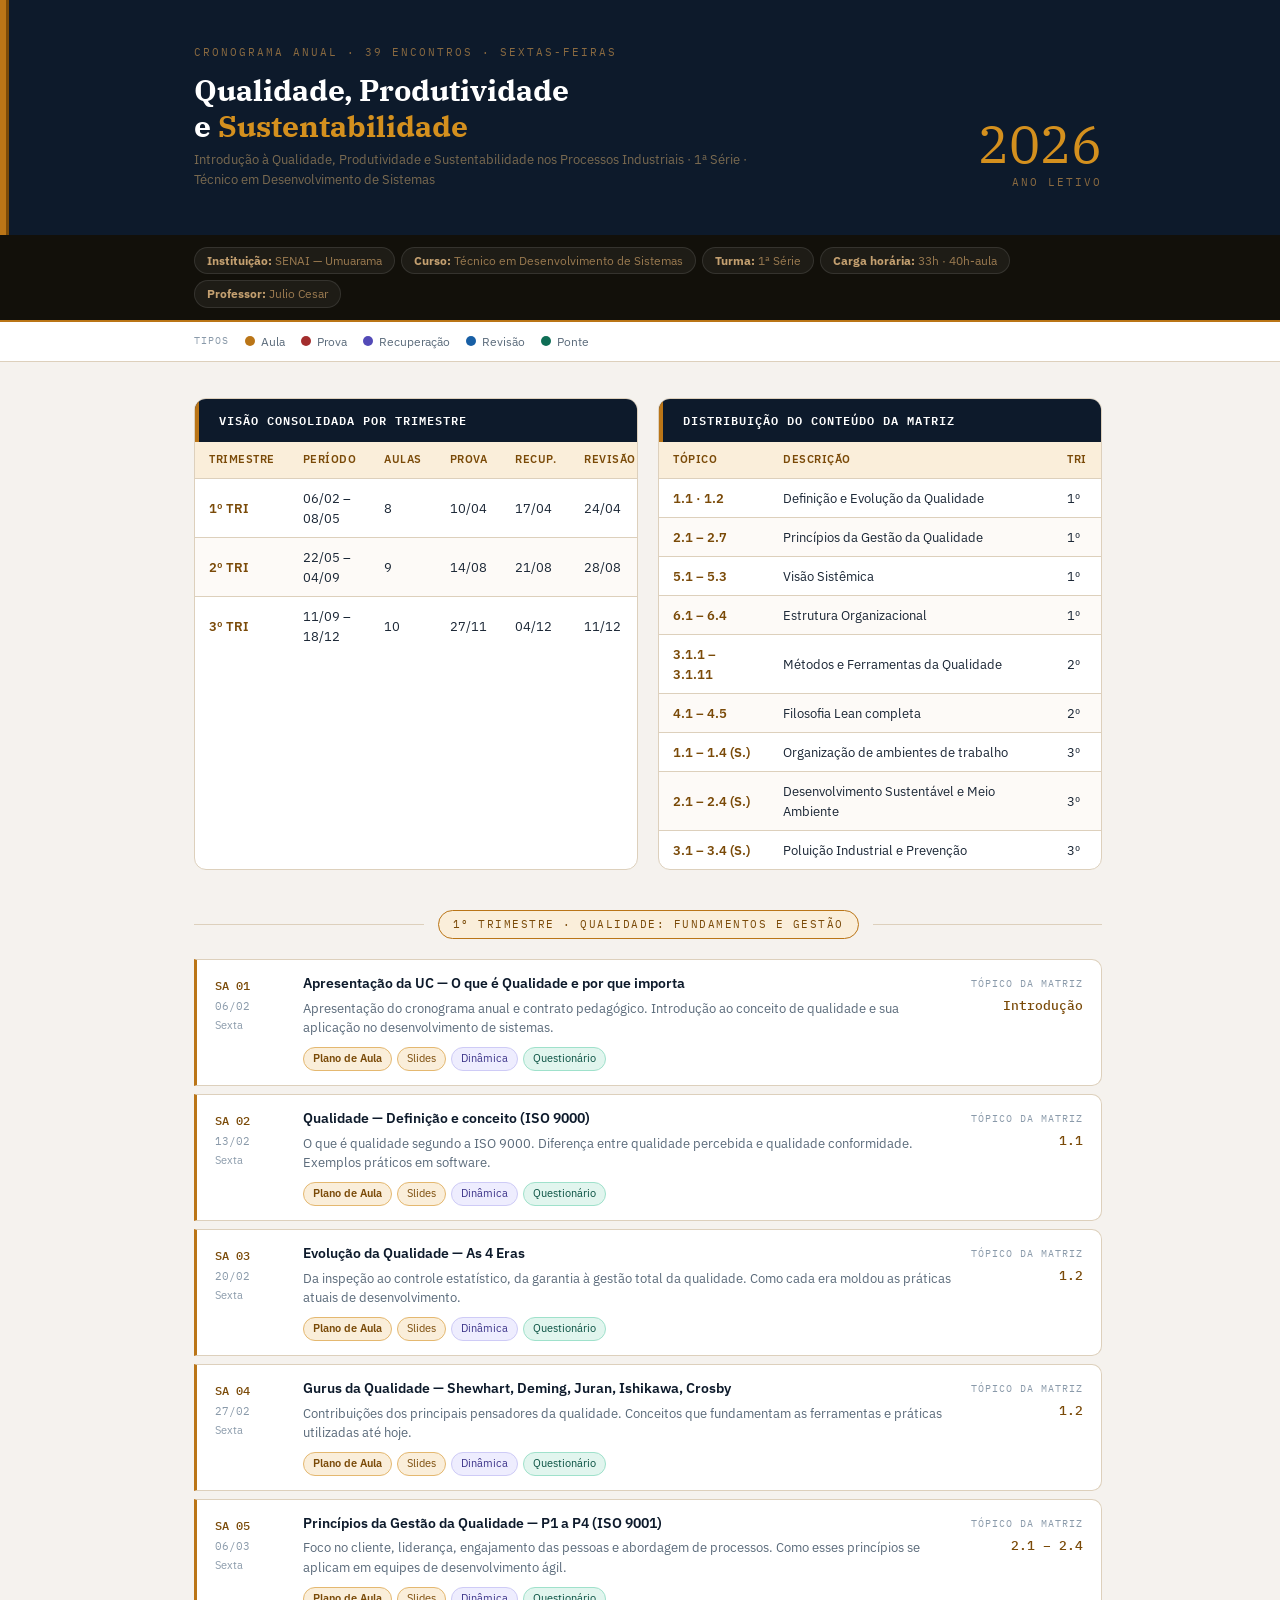
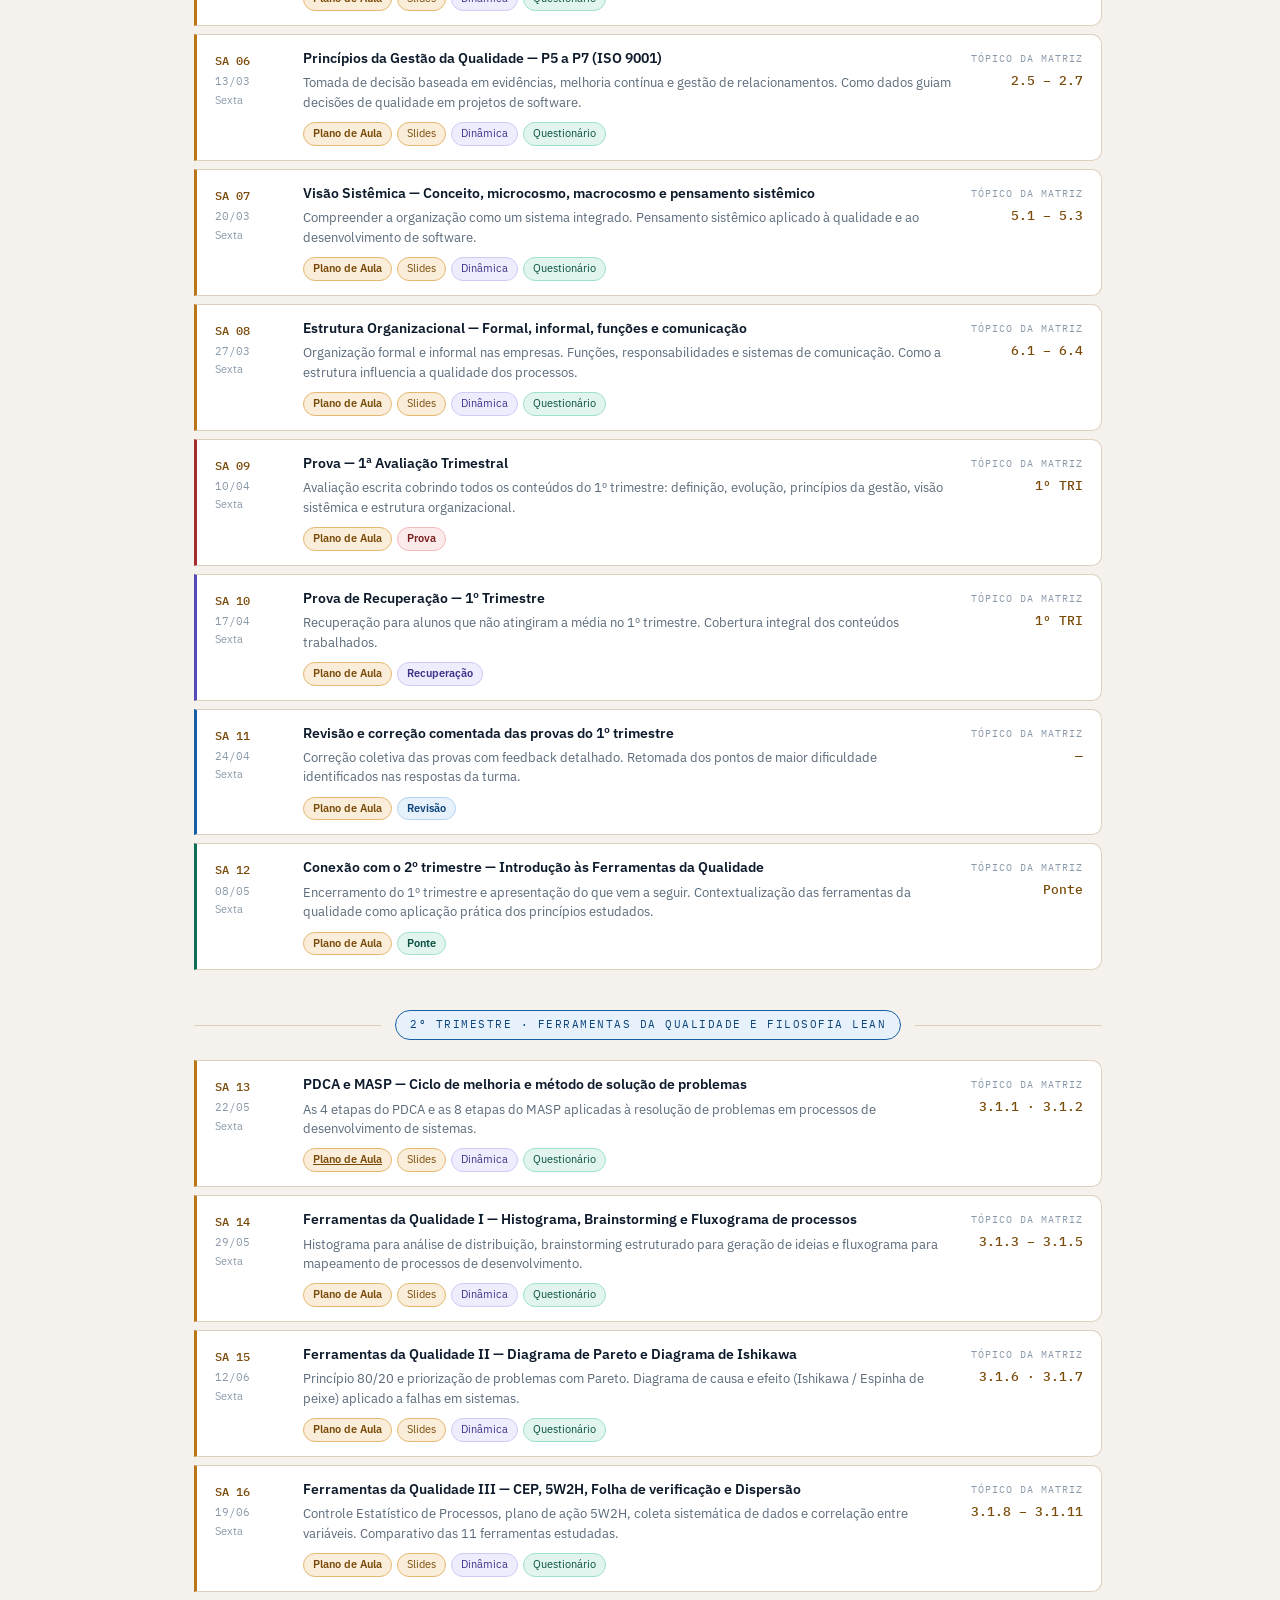
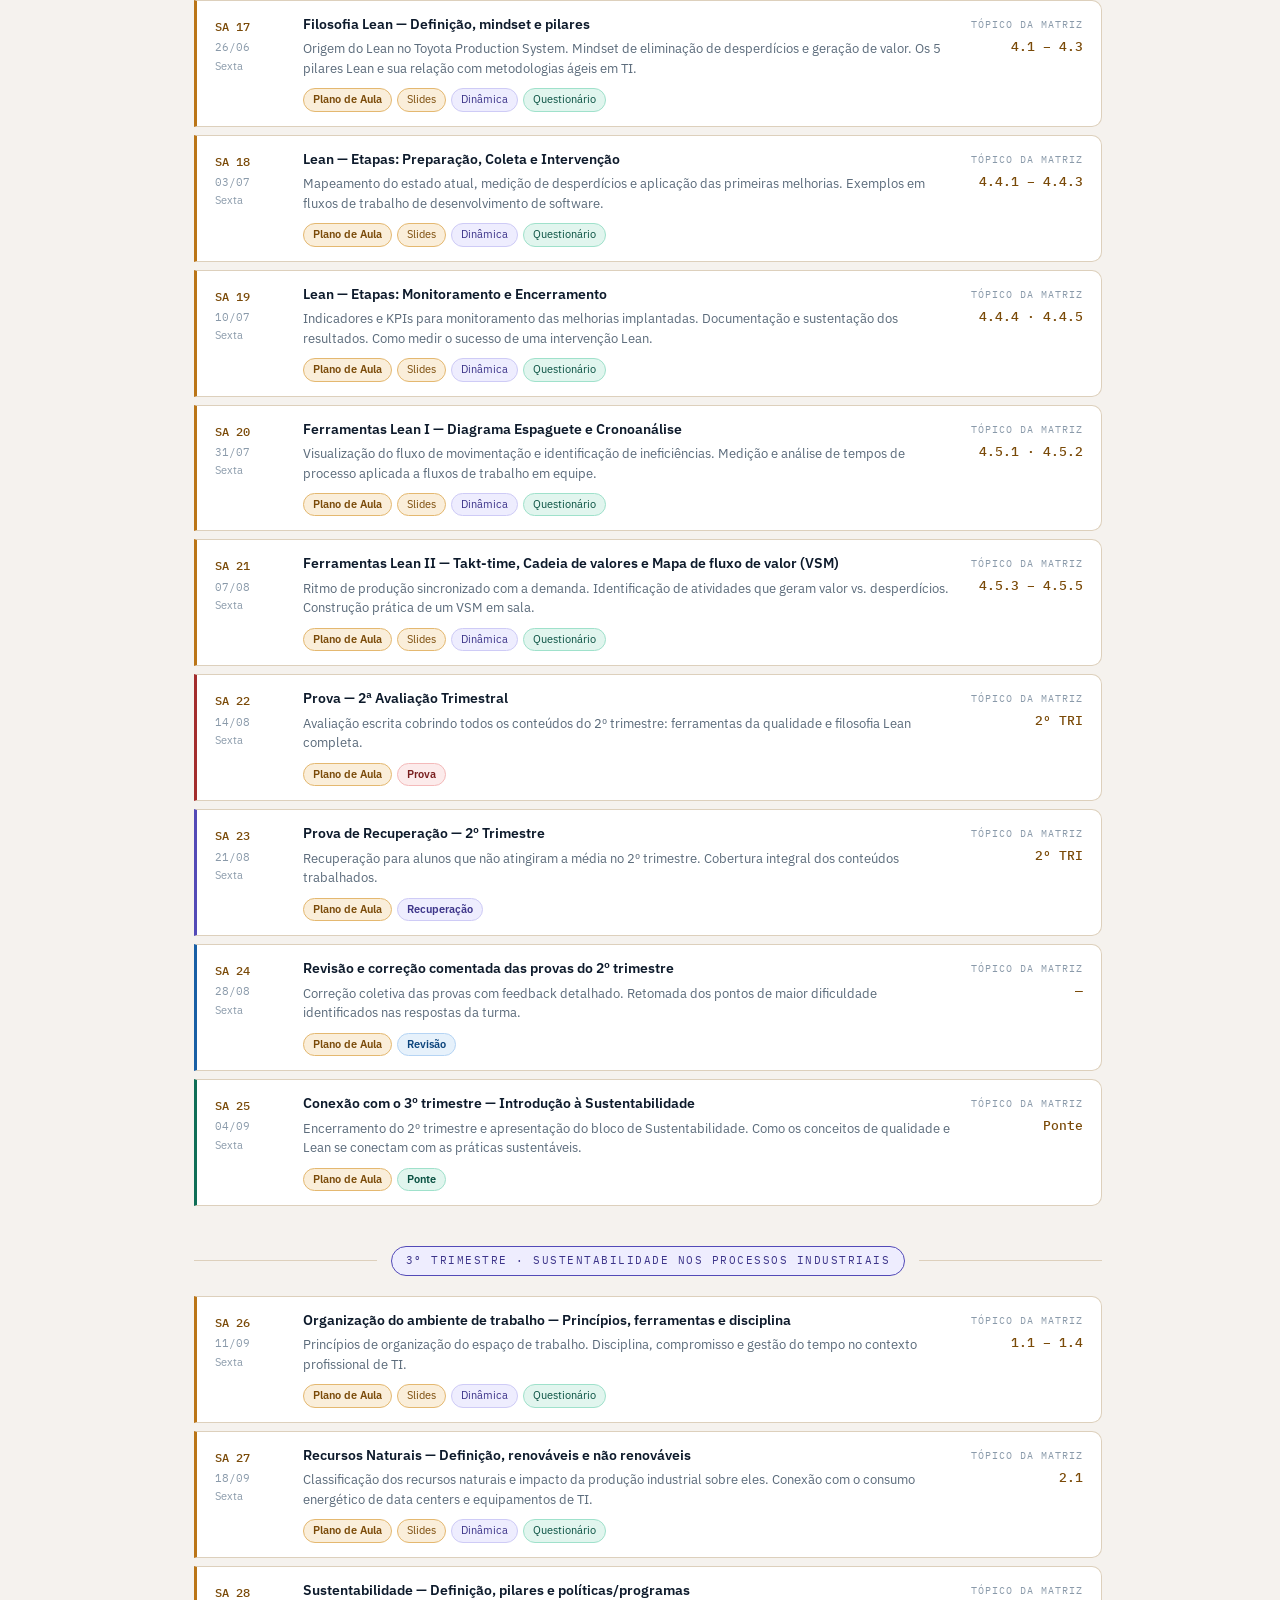
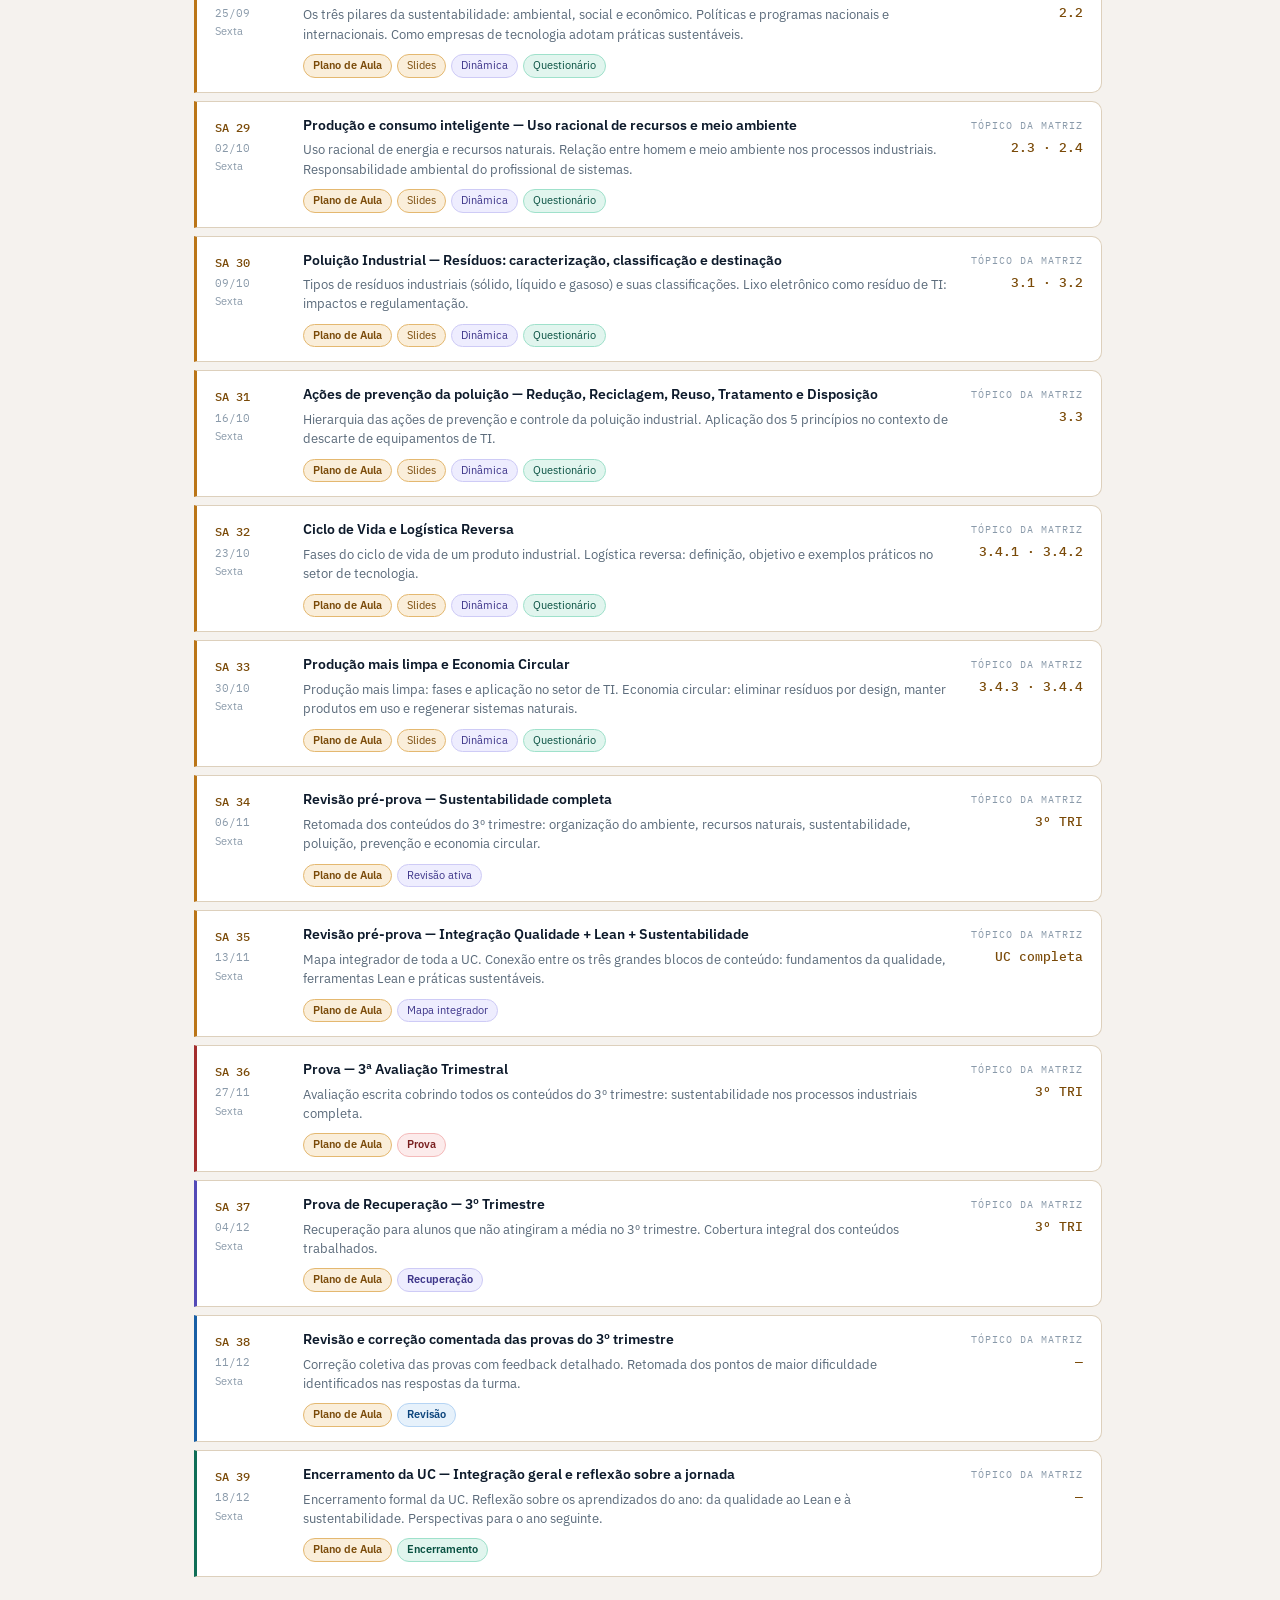
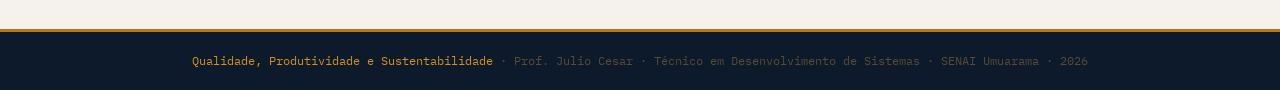
==== commit 261dce5f: "subindo sub pasta plano de aula 13" ====
--- a/index.html
+++ b/index.html
@@ -245,7 +245,7 @@
                "tag-quest"     → indica questionário -->
         <div class="aula-tags">
           <span class="tag tag-aula">Plano de Aula</span>
-          <span class="tag tag-slides">20 slides</span>
+          <span class="tag tag-slides">Slides</span>
           <span class="tag tag-dinamica">Dinâmica</span>
           <span class="tag tag-quest">Questionário</span>
         </div>
@@ -266,7 +266,7 @@
       <div>
         <div class="aula-titulo">Qualidade — Definição e conceito (ISO 9000)</div>
         <div class="aula-desc">O que é qualidade segundo a ISO 9000. Diferença entre qualidade percebida e qualidade conformidade. Exemplos práticos em software.</div>
-        <div class="aula-tags"><span class="tag tag-aula">Plano de Aula</span><span class="tag tag-slides">20 slides</span><span class="tag tag-dinamica">Dinâmica</span><span class="tag tag-quest">Questionário</span></div>
+        <div class="aula-tags"><span class="tag tag-aula">Plano de Aula</span><span class="tag tag-slides">Slides</span><span class="tag tag-dinamica">Dinâmica</span><span class="tag tag-quest">Questionário</span></div>
       </div>
       <div class="aula-topico"><span class="topico-label">Tópico da Matriz</span><span class="topico-num">1.1</span></div>
     </div>
@@ -277,7 +277,7 @@
       <div>
         <div class="aula-titulo">Evolução da Qualidade — As 4 Eras</div>
         <div class="aula-desc">Da inspeção ao controle estatístico, da garantia à gestão total da qualidade. Como cada era moldou as práticas atuais de desenvolvimento.</div>
-        <div class="aula-tags"><span class="tag tag-aula">Plano de Aula</span><span class="tag tag-slides">20 slides</span><span class="tag tag-dinamica">Dinâmica</span><span class="tag tag-quest">Questionário</span></div>
+        <div class="aula-tags"><span class="tag tag-aula">Plano de Aula</span><span class="tag tag-slides">Slides</span><span class="tag tag-dinamica">Dinâmica</span><span class="tag tag-quest">Questionário</span></div>
       </div>
       <div class="aula-topico"><span class="topico-label">Tópico da Matriz</span><span class="topico-num">1.2</span></div>
     </div>
@@ -288,7 +288,7 @@
       <div>
         <div class="aula-titulo">Gurus da Qualidade — Shewhart, Deming, Juran, Ishikawa, Crosby</div>
         <div class="aula-desc">Contribuições dos principais pensadores da qualidade. Conceitos que fundamentam as ferramentas e práticas utilizadas até hoje.</div>
-        <div class="aula-tags"><span class="tag tag-aula">Plano de Aula</span><span class="tag tag-slides">20 slides</span><span class="tag tag-dinamica">Dinâmica</span><span class="tag tag-quest">Questionário</span></div>
+        <div class="aula-tags"><span class="tag tag-aula">Plano de Aula</span><span class="tag tag-slides">Slides</span><span class="tag tag-dinamica">Dinâmica</span><span class="tag tag-quest">Questionário</span></div>
       </div>
       <div class="aula-topico"><span class="topico-label">Tópico da Matriz</span><span class="topico-num">1.2</span></div>
     </div>
@@ -299,7 +299,7 @@
       <div>
         <div class="aula-titulo">Princípios da Gestão da Qualidade — P1 a P4 (ISO 9001)</div>
         <div class="aula-desc">Foco no cliente, liderança, engajamento das pessoas e abordagem de processos. Como esses princípios se aplicam em equipes de desenvolvimento ágil.</div>
-        <div class="aula-tags"><span class="tag tag-aula">Plano de Aula</span><span class="tag tag-slides">20 slides</span><span class="tag tag-dinamica">Dinâmica</span><span class="tag tag-quest">Questionário</span></div>
+        <div class="aula-tags"><span class="tag tag-aula">Plano de Aula</span><span class="tag tag-slides">Slides</span><span class="tag tag-dinamica">Dinâmica</span><span class="tag tag-quest">Questionário</span></div>
       </div>
       <div class="aula-topico"><span class="topico-label">Tópico da Matriz</span><span class="topico-num">2.1 – 2.4</span></div>
     </div>
@@ -310,7 +310,7 @@
       <div>
         <div class="aula-titulo">Princípios da Gestão da Qualidade — P5 a P7 (ISO 9001)</div>
         <div class="aula-desc">Tomada de decisão baseada em evidências, melhoria contínua e gestão de relacionamentos. Como dados guiam decisões de qualidade em projetos de software.</div>
-        <div class="aula-tags"><span class="tag tag-aula">Plano de Aula</span><span class="tag tag-slides">20 slides</span><span class="tag tag-dinamica">Dinâmica</span><span class="tag tag-quest">Questionário</span></div>
+        <div class="aula-tags"><span class="tag tag-aula">Plano de Aula</span><span class="tag tag-slides">Slides</span><span class="tag tag-dinamica">Dinâmica</span><span class="tag tag-quest">Questionário</span></div>
       </div>
       <div class="aula-topico"><span class="topico-label">Tópico da Matriz</span><span class="topico-num">2.5 – 2.7</span></div>
     </div>
@@ -321,7 +321,7 @@
       <div>
         <div class="aula-titulo">Visão Sistêmica — Conceito, microcosmo, macrocosmo e pensamento sistêmico</div>
         <div class="aula-desc">Compreender a organização como um sistema integrado. Pensamento sistêmico aplicado à qualidade e ao desenvolvimento de software.</div>
-        <div class="aula-tags"><span class="tag tag-aula">Plano de Aula</span><span class="tag tag-slides">20 slides</span><span class="tag tag-dinamica">Dinâmica</span><span class="tag tag-quest">Questionário</span></div>
+        <div class="aula-tags"><span class="tag tag-aula">Plano de Aula</span><span class="tag tag-slides">Slides</span><span class="tag tag-dinamica">Dinâmica</span><span class="tag tag-quest">Questionário</span></div>
       </div>
       <div class="aula-topico"><span class="topico-label">Tópico da Matriz</span><span class="topico-num">5.1 – 5.3</span></div>
     </div>
@@ -332,7 +332,7 @@
       <div>
         <div class="aula-titulo">Estrutura Organizacional — Formal, informal, funções e comunicação</div>
         <div class="aula-desc">Organização formal e informal nas empresas. Funções, responsabilidades e sistemas de comunicação. Como a estrutura influencia a qualidade dos processos.</div>
-        <div class="aula-tags"><span class="tag tag-aula">Plano de Aula</span><span class="tag tag-slides">20 slides</span><span class="tag tag-dinamica">Dinâmica</span><span class="tag tag-quest">Questionário</span></div>
+        <div class="aula-tags"><span class="tag tag-aula">Plano de Aula</span><span class="tag tag-slides">Slides</span><span class="tag tag-dinamica">Dinâmica</span><span class="tag tag-quest">Questionário</span></div>
       </div>
       <div class="aula-topico"><span class="topico-label">Tópico da Matriz</span><span class="topico-num">6.1 – 6.4</span></div>
     </div>
@@ -344,7 +344,7 @@
         <div class="aula-titulo">Prova — 1ª Avaliação Trimestral</div>
         <div class="aula-desc">Avaliação escrita cobrindo todos os conteúdos do 1º trimestre: definição, evolução, princípios da gestão, visão sistêmica e estrutura organizacional.</div>
         <!-- tag-prova: badge vermelho; tags sem classe extra ficam com o estilo neutro padrão -->
-        <div class="aula-tags"><span class="tag tag-prova">Prova</span><span class="tag">5 objetivas</span><span class="tag">5 discursivas</span></div>
+        <div class="aula-tags"><span class="tag tag-aula">Plano de Aula</span><span class="tag tag-prova">Prova</span></div>
       </div>
       <div class="aula-topico"><span class="topico-label">Tópico da Matriz</span><span class="topico-num">1º TRI</span></div>
     </div>
@@ -355,7 +355,7 @@
       <div>
         <div class="aula-titulo">Prova de Recuperação — 1º Trimestre</div>
         <div class="aula-desc">Recuperação para alunos que não atingiram a média no 1º trimestre. Cobertura integral dos conteúdos trabalhados.</div>
-        <div class="aula-tags"><span class="tag tag-recup">Recuperação</span><span class="tag">1º TRI completo</span></div>
+        <div class="aula-tags"><span class="tag tag-aula">Plano de Aula</span><span class="tag tag-recup">Recuperação</span></div>
       </div>
       <div class="aula-topico"><span class="topico-label">Tópico da Matriz</span><span class="topico-num">1º TRI</span></div>
     </div>
@@ -366,7 +366,7 @@
       <div>
         <div class="aula-titulo">Revisão e correção comentada das provas do 1º trimestre</div>
         <div class="aula-desc">Correção coletiva das provas com feedback detalhado. Retomada dos pontos de maior dificuldade identificados nas respostas da turma.</div>
-        <div class="aula-tags"><span class="tag tag-revisao">Revisão</span></div>
+        <div class="aula-tags"><span class="tag tag-aula">Plano de Aula</span><span class="tag tag-revisao">Revisão</span></div>
       </div>
       <div class="aula-topico"><span class="topico-label">Tópico da Matriz</span><span class="topico-num">—</span></div>
     </div>
@@ -377,7 +377,7 @@
       <div>
         <div class="aula-titulo">Conexão com o 2º trimestre — Introdução às Ferramentas da Qualidade</div>
         <div class="aula-desc">Encerramento do 1º trimestre e apresentação do que vem a seguir. Contextualização das ferramentas da qualidade como aplicação prática dos princípios estudados.</div>
-        <div class="aula-tags"><span class="tag tag-ponte">Ponte</span></div>
+        <div class="aula-tags"><span class="tag tag-aula">Plano de Aula</span><span class="tag tag-ponte">Ponte</span></div>
       </div>
       <div class="aula-topico"><span class="topico-label">Tópico da Matriz</span><span class="topico-num">Ponte</span></div>
     </div>
@@ -406,7 +406,7 @@
       <div>
         <div class="aula-titulo">PDCA e MASP — Ciclo de melhoria e método de solução de problemas</div>
         <div class="aula-desc">As 4 etapas do PDCA e as 8 etapas do MASP aplicadas à resolução de problemas em processos de desenvolvimento de sistemas.</div>
-        <div class="aula-tags"><span class="tag tag-aula">Plano de Aula</span><span class="tag tag-slides">20 slides</span><span class="tag tag-dinamica">Dinâmica</span><span class="tag tag-quest">Questionário</span></div>
+        <div class="aula-tags"><a href="plano_aula_SA13.html" target="_blank" class="tag tag-aula">Plano de Aula</a><span class="tag tag-slides">Slides</span><span class="tag tag-dinamica">Dinâmica</span><span class="tag tag-quest">Questionário</span></div>
       </div>
       <div class="aula-topico"><span class="topico-label">Tópico da Matriz</span><span class="topico-num">3.1.1 · 3.1.2</span></div>
     </div>
@@ -417,7 +417,7 @@
       <div>
         <div class="aula-titulo">Ferramentas da Qualidade I — Histograma, Brainstorming e Fluxograma de processos</div>
         <div class="aula-desc">Histograma para análise de distribuição, brainstorming estruturado para geração de ideias e fluxograma para mapeamento de processos de desenvolvimento.</div>
-        <div class="aula-tags"><span class="tag tag-aula">Plano de Aula</span><span class="tag tag-slides">20 slides</span><span class="tag tag-dinamica">Dinâmica</span><span class="tag tag-quest">Questionário</span></div>
+        <div class="aula-tags"><span class="tag tag-aula">Plano de Aula</span><span class="tag tag-slides">Slides</span><span class="tag tag-dinamica">Dinâmica</span><span class="tag tag-quest">Questionário</span></div>
       </div>
       <div class="aula-topico"><span class="topico-label">Tópico da Matriz</span><span class="topico-num">3.1.3 – 3.1.5</span></div>
     </div>
@@ -428,7 +428,7 @@
       <div>
         <div class="aula-titulo">Ferramentas da Qualidade II — Diagrama de Pareto e Diagrama de Ishikawa</div>
         <div class="aula-desc">Princípio 80/20 e priorização de problemas com Pareto. Diagrama de causa e efeito (Ishikawa / Espinha de peixe) aplicado a falhas em sistemas.</div>
-        <div class="aula-tags"><span class="tag tag-aula">Plano de Aula</span><span class="tag tag-slides">20 slides</span><span class="tag tag-dinamica">Dinâmica</span><span class="tag tag-quest">Questionário</span></div>
+        <div class="aula-tags"><span class="tag tag-aula">Plano de Aula</span><span class="tag tag-slides">Slides</span><span class="tag tag-dinamica">Dinâmica</span><span class="tag tag-quest">Questionário</span></div>
       </div>
       <div class="aula-topico"><span class="topico-label">Tópico da Matriz</span><span class="topico-num">3.1.6 · 3.1.7</span></div>
     </div>
@@ -439,7 +439,7 @@
       <div>
         <div class="aula-titulo">Ferramentas da Qualidade III — CEP, 5W2H, Folha de verificação e Dispersão</div>
         <div class="aula-desc">Controle Estatístico de Processos, plano de ação 5W2H, coleta sistemática de dados e correlação entre variáveis. Comparativo das 11 ferramentas estudadas.</div>
-        <div class="aula-tags"><span class="tag tag-aula">Plano de Aula</span><span class="tag tag-slides">20 slides</span><span class="tag tag-dinamica">Dinâmica</span><span class="tag tag-quest">Questionário</span></div>
+        <div class="aula-tags"><span class="tag tag-aula">Plano de Aula</span><span class="tag tag-slides">Slides</span><span class="tag tag-dinamica">Dinâmica</span><span class="tag tag-quest">Questionário</span></div>
       </div>
       <div class="aula-topico"><span class="topico-label">Tópico da Matriz</span><span class="topico-num">3.1.8 – 3.1.11</span></div>
     </div>
@@ -450,7 +450,7 @@
       <div>
         <div class="aula-titulo">Filosofia Lean — Definição, mindset e pilares</div>
         <div class="aula-desc">Origem do Lean no Toyota Production System. Mindset de eliminação de desperdícios e geração de valor. Os 5 pilares Lean e sua relação com metodologias ágeis em TI.</div>
-        <div class="aula-tags"><span class="tag tag-aula">Plano de Aula</span><span class="tag tag-slides">20 slides</span><span class="tag tag-dinamica">Dinâmica</span><span class="tag tag-quest">Questionário</span></div>
+        <div class="aula-tags"><span class="tag tag-aula">Plano de Aula</span><span class="tag tag-slides">Slides</span><span class="tag tag-dinamica">Dinâmica</span><span class="tag tag-quest">Questionário</span></div>
       </div>
       <div class="aula-topico"><span class="topico-label">Tópico da Matriz</span><span class="topico-num">4.1 – 4.3</span></div>
     </div>
@@ -461,7 +461,7 @@
       <div>
         <div class="aula-titulo">Lean — Etapas: Preparação, Coleta e Intervenção</div>
         <div class="aula-desc">Mapeamento do estado atual, medição de desperdícios e aplicação das primeiras melhorias. Exemplos em fluxos de trabalho de desenvolvimento de software.</div>
-        <div class="aula-tags"><span class="tag tag-aula">Plano de Aula</span><span class="tag tag-slides">20 slides</span><span class="tag tag-dinamica">Dinâmica</span><span class="tag tag-quest">Questionário</span></div>
+        <div class="aula-tags"><span class="tag tag-aula">Plano de Aula</span><span class="tag tag-slides">Slides</span><span class="tag tag-dinamica">Dinâmica</span><span class="tag tag-quest">Questionário</span></div>
       </div>
       <div class="aula-topico"><span class="topico-label">Tópico da Matriz</span><span class="topico-num">4.4.1 – 4.4.3</span></div>
     </div>
@@ -472,7 +472,7 @@
       <div>
         <div class="aula-titulo">Lean — Etapas: Monitoramento e Encerramento</div>
         <div class="aula-desc">Indicadores e KPIs para monitoramento das melhorias implantadas. Documentação e sustentação dos resultados. Como medir o sucesso de uma intervenção Lean.</div>
-        <div class="aula-tags"><span class="tag tag-aula">Plano de Aula</span><span class="tag tag-slides">20 slides</span><span class="tag tag-dinamica">Dinâmica</span><span class="tag tag-quest">Questionário</span></div>
+        <div class="aula-tags"><span class="tag tag-aula">Plano de Aula</span><span class="tag tag-slides">Slides</span><span class="tag tag-dinamica">Dinâmica</span><span class="tag tag-quest">Questionário</span></div>
       </div>
       <div class="aula-topico"><span class="topico-label">Tópico da Matriz</span><span class="topico-num">4.4.4 · 4.4.5</span></div>
     </div>
@@ -483,7 +483,7 @@
       <div>
         <div class="aula-titulo">Ferramentas Lean I — Diagrama Espaguete e Cronoanálise</div>
         <div class="aula-desc">Visualização do fluxo de movimentação e identificação de ineficiências. Medição e análise de tempos de processo aplicada a fluxos de trabalho em equipe.</div>
-        <div class="aula-tags"><span class="tag tag-aula">Plano de Aula</span><span class="tag tag-slides">20 slides</span><span class="tag tag-dinamica">Dinâmica</span><span class="tag tag-quest">Questionário</span></div>
+        <div class="aula-tags"><span class="tag tag-aula">Plano de Aula</span><span class="tag tag-slides">Slides</span><span class="tag tag-dinamica">Dinâmica</span><span class="tag tag-quest">Questionário</span></div>
       </div>
       <div class="aula-topico"><span class="topico-label">Tópico da Matriz</span><span class="topico-num">4.5.1 · 4.5.2</span></div>
     </div>
@@ -494,7 +494,7 @@
       <div>
         <div class="aula-titulo">Ferramentas Lean II — Takt-time, Cadeia de valores e Mapa de fluxo de valor (VSM)</div>
         <div class="aula-desc">Ritmo de produção sincronizado com a demanda. Identificação de atividades que geram valor vs. desperdícios. Construção prática de um VSM em sala.</div>
-        <div class="aula-tags"><span class="tag tag-aula">Plano de Aula</span><span class="tag tag-slides">20 slides</span><span class="tag tag-dinamica">Dinâmica</span><span class="tag tag-quest">Questionário</span></div>
+        <div class="aula-tags"><span class="tag tag-aula">Plano de Aula</span><span class="tag tag-slides">Slides</span><span class="tag tag-dinamica">Dinâmica</span><span class="tag tag-quest">Questionário</span></div>
       </div>
       <div class="aula-topico"><span class="topico-label">Tópico da Matriz</span><span class="topico-num">4.5.3 – 4.5.5</span></div>
     </div>
@@ -505,7 +505,7 @@
       <div>
         <div class="aula-titulo">Prova — 2ª Avaliação Trimestral</div>
         <div class="aula-desc">Avaliação escrita cobrindo todos os conteúdos do 2º trimestre: ferramentas da qualidade e filosofia Lean completa.</div>
-        <div class="aula-tags"><span class="tag tag-prova">Prova</span><span class="tag">5 objetivas</span><span class="tag">5 discursivas</span></div>
+        <div class="aula-tags"><span class="tag tag-aula">Plano de Aula</span><span class="tag tag-prova">Prova</span></div>
       </div>
       <div class="aula-topico"><span class="topico-label">Tópico da Matriz</span><span class="topico-num">2º TRI</span></div>
     </div>
@@ -516,7 +516,7 @@
       <div>
         <div class="aula-titulo">Prova de Recuperação — 2º Trimestre</div>
         <div class="aula-desc">Recuperação para alunos que não atingiram a média no 2º trimestre. Cobertura integral dos conteúdos trabalhados.</div>
-        <div class="aula-tags"><span class="tag tag-recup">Recuperação</span><span class="tag">2º TRI completo</span></div>
+        <div class="aula-tags"><span class="tag tag-aula">Plano de Aula</span><span class="tag tag-recup">Recuperação</span></div>
       </div>
       <div class="aula-topico"><span class="topico-label">Tópico da Matriz</span><span class="topico-num">2º TRI</span></div>
     </div>
@@ -527,7 +527,7 @@
       <div>
         <div class="aula-titulo">Revisão e correção comentada das provas do 2º trimestre</div>
         <div class="aula-desc">Correção coletiva das provas com feedback detalhado. Retomada dos pontos de maior dificuldade identificados nas respostas da turma.</div>
-        <div class="aula-tags"><span class="tag tag-revisao">Revisão</span></div>
+        <div class="aula-tags"><span class="tag tag-aula">Plano de Aula</span><span class="tag tag-revisao">Revisão</span></div>
       </div>
       <div class="aula-topico"><span class="topico-label">Tópico da Matriz</span><span class="topico-num">—</span></div>
     </div>
@@ -538,7 +538,7 @@
       <div>
         <div class="aula-titulo">Conexão com o 3º trimestre — Introdução à Sustentabilidade</div>
         <div class="aula-desc">Encerramento do 2º trimestre e apresentação do bloco de Sustentabilidade. Como os conceitos de qualidade e Lean se conectam com as práticas sustentáveis.</div>
-        <div class="aula-tags"><span class="tag tag-ponte">Ponte</span></div>
+        <div class="aula-tags"><span class="tag tag-aula">Plano de Aula</span><span class="tag tag-ponte">Ponte</span></div>
       </div>
       <div class="aula-topico"><span class="topico-label">Tópico da Matriz</span><span class="topico-num">Ponte</span></div>
     </div>
@@ -567,7 +567,7 @@
       <div>
         <div class="aula-titulo">Organização do ambiente de trabalho — Princípios, ferramentas e disciplina</div>
         <div class="aula-desc">Princípios de organização do espaço de trabalho. Disciplina, compromisso e gestão do tempo no contexto profissional de TI.</div>
-        <div class="aula-tags"><span class="tag tag-aula">Plano de Aula</span><span class="tag tag-slides">20 slides</span><span class="tag tag-dinamica">Dinâmica</span><span class="tag tag-quest">Questionário</span></div>
+        <div class="aula-tags"><span class="tag tag-aula">Plano de Aula</span><span class="tag tag-slides">Slides</span><span class="tag tag-dinamica">Dinâmica</span><span class="tag tag-quest">Questionário</span></div>
       </div>
       <div class="aula-topico"><span class="topico-label">Tópico da Matriz</span><span class="topico-num">1.1 – 1.4</span></div>
     </div>
@@ -578,7 +578,7 @@
       <div>
         <div class="aula-titulo">Recursos Naturais — Definição, renováveis e não renováveis</div>
         <div class="aula-desc">Classificação dos recursos naturais e impacto da produção industrial sobre eles. Conexão com o consumo energético de data centers e equipamentos de TI.</div>
-        <div class="aula-tags"><span class="tag tag-aula">Plano de Aula</span><span class="tag tag-slides">20 slides</span><span class="tag tag-dinamica">Dinâmica</span><span class="tag tag-quest">Questionário</span></div>
+        <div class="aula-tags"><span class="tag tag-aula">Plano de Aula</span><span class="tag tag-slides">Slides</span><span class="tag tag-dinamica">Dinâmica</span><span class="tag tag-quest">Questionário</span></div>
       </div>
       <div class="aula-topico"><span class="topico-label">Tópico da Matriz</span><span class="topico-num">2.1</span></div>
     </div>
@@ -589,7 +589,7 @@
       <div>
         <div class="aula-titulo">Sustentabilidade — Definição, pilares e políticas/programas</div>
         <div class="aula-desc">Os três pilares da sustentabilidade: ambiental, social e econômico. Políticas e programas nacionais e internacionais. Como empresas de tecnologia adotam práticas sustentáveis.</div>
-        <div class="aula-tags"><span class="tag tag-aula">Plano de Aula</span><span class="tag tag-slides">20 slides</span><span class="tag tag-dinamica">Dinâmica</span><span class="tag tag-quest">Questionário</span></div>
+        <div class="aula-tags"><span class="tag tag-aula">Plano de Aula</span><span class="tag tag-slides">Slides</span><span class="tag tag-dinamica">Dinâmica</span><span class="tag tag-quest">Questionário</span></div>
       </div>
       <div class="aula-topico"><span class="topico-label">Tópico da Matriz</span><span class="topico-num">2.2</span></div>
     </div>
@@ -600,7 +600,7 @@
       <div>
         <div class="aula-titulo">Produção e consumo inteligente — Uso racional de recursos e meio ambiente</div>
         <div class="aula-desc">Uso racional de energia e recursos naturais. Relação entre homem e meio ambiente nos processos industriais. Responsabilidade ambiental do profissional de sistemas.</div>
-        <div class="aula-tags"><span class="tag tag-aula">Plano de Aula</span><span class="tag tag-slides">20 slides</span><span class="tag tag-dinamica">Dinâmica</span><span class="tag tag-quest">Questionário</span></div>
+        <div class="aula-tags"><span class="tag tag-aula">Plano de Aula</span><span class="tag tag-slides">Slides</span><span class="tag tag-dinamica">Dinâmica</span><span class="tag tag-quest">Questionário</span></div>
       </div>
       <div class="aula-topico"><span class="topico-label">Tópico da Matriz</span><span class="topico-num">2.3 · 2.4</span></div>
     </div>
@@ -611,7 +611,7 @@
       <div>
         <div class="aula-titulo">Poluição Industrial — Resíduos: caracterização, classificação e destinação</div>
         <div class="aula-desc">Tipos de resíduos industriais (sólido, líquido e gasoso) e suas classificações. Lixo eletrônico como resíduo de TI: impactos e regulamentação.</div>
-        <div class="aula-tags"><span class="tag tag-aula">Plano de Aula</span><span class="tag tag-slides">20 slides</span><span class="tag tag-dinamica">Dinâmica</span><span class="tag tag-quest">Questionário</span></div>
+        <div class="aula-tags"><span class="tag tag-aula">Plano de Aula</span><span class="tag tag-slides">Slides</span><span class="tag tag-dinamica">Dinâmica</span><span class="tag tag-quest">Questionário</span></div>
       </div>
       <div class="aula-topico"><span class="topico-label">Tópico da Matriz</span><span class="topico-num">3.1 · 3.2</span></div>
     </div>
@@ -622,7 +622,7 @@
       <div>
         <div class="aula-titulo">Ações de prevenção da poluição — Redução, Reciclagem, Reuso, Tratamento e Disposição</div>
         <div class="aula-desc">Hierarquia das ações de prevenção e controle da poluição industrial. Aplicação dos 5 princípios no contexto de descarte de equipamentos de TI.</div>
-        <div class="aula-tags"><span class="tag tag-aula">Plano de Aula</span><span class="tag tag-slides">20 slides</span><span class="tag tag-dinamica">Dinâmica</span><span class="tag tag-quest">Questionário</span></div>
+        <div class="aula-tags"><span class="tag tag-aula">Plano de Aula</span><span class="tag tag-slides">Slides</span><span class="tag tag-dinamica">Dinâmica</span><span class="tag tag-quest">Questionário</span></div>
       </div>
       <div class="aula-topico"><span class="topico-label">Tópico da Matriz</span><span class="topico-num">3.3</span></div>
     </div>
@@ -633,7 +633,7 @@
       <div>
         <div class="aula-titulo">Ciclo de Vida e Logística Reversa</div>
         <div class="aula-desc">Fases do ciclo de vida de um produto industrial. Logística reversa: definição, objetivo e exemplos práticos no setor de tecnologia.</div>
-        <div class="aula-tags"><span class="tag tag-aula">Plano de Aula</span><span class="tag tag-slides">20 slides</span><span class="tag tag-dinamica">Dinâmica</span><span class="tag tag-quest">Questionário</span></div>
+        <div class="aula-tags"><span class="tag tag-aula">Plano de Aula</span><span class="tag tag-slides">Slides</span><span class="tag tag-dinamica">Dinâmica</span><span class="tag tag-quest">Questionário</span></div>
       </div>
       <div class="aula-topico"><span class="topico-label">Tópico da Matriz</span><span class="topico-num">3.4.1 · 3.4.2</span></div>
     </div>
@@ -644,7 +644,7 @@
       <div>
         <div class="aula-titulo">Produção mais limpa e Economia Circular</div>
         <div class="aula-desc">Produção mais limpa: fases e aplicação no setor de TI. Economia circular: eliminar resíduos por design, manter produtos em uso e regenerar sistemas naturais.</div>
-        <div class="aula-tags"><span class="tag tag-aula">Plano de Aula</span><span class="tag tag-slides">20 slides</span><span class="tag tag-dinamica">Dinâmica</span><span class="tag tag-quest">Questionário</span></div>
+        <div class="aula-tags"><span class="tag tag-aula">Plano de Aula</span><span class="tag tag-slides">Slides</span><span class="tag tag-dinamica">Dinâmica</span><span class="tag tag-quest">Questionário</span></div>
       </div>
       <div class="aula-topico"><span class="topico-label">Tópico da Matriz</span><span class="topico-num">3.4.3 · 3.4.4</span></div>
     </div>
@@ -677,7 +677,7 @@
       <div>
         <div class="aula-titulo">Prova — 3ª Avaliação Trimestral</div>
         <div class="aula-desc">Avaliação escrita cobrindo todos os conteúdos do 3º trimestre: sustentabilidade nos processos industriais completa.</div>
-        <div class="aula-tags"><span class="tag tag-prova">Prova</span><span class="tag">5 objetivas</span><span class="tag">5 discursivas</span></div>
+        <div class="aula-tags"><span class="tag tag-aula">Plano de Aula</span><span class="tag tag-prova">Prova</span></div>
       </div>
       <div class="aula-topico"><span class="topico-label">Tópico da Matriz</span><span class="topico-num">3º TRI</span></div>
     </div>
@@ -688,7 +688,7 @@
       <div>
         <div class="aula-titulo">Prova de Recuperação — 3º Trimestre</div>
         <div class="aula-desc">Recuperação para alunos que não atingiram a média no 3º trimestre. Cobertura integral dos conteúdos trabalhados.</div>
-        <div class="aula-tags"><span class="tag tag-recup">Recuperação</span><span class="tag">3º TRI completo</span></div>
+        <div class="aula-tags"><span class="tag tag-aula">Plano de Aula</span><span class="tag tag-recup">Recuperação</span></div>
       </div>
       <div class="aula-topico"><span class="topico-label">Tópico da Matriz</span><span class="topico-num">3º TRI</span></div>
     </div>
@@ -699,7 +699,7 @@
       <div>
         <div class="aula-titulo">Revisão e correção comentada das provas do 3º trimestre</div>
         <div class="aula-desc">Correção coletiva das provas com feedback detalhado. Retomada dos pontos de maior dificuldade identificados nas respostas da turma.</div>
-        <div class="aula-tags"><span class="tag tag-revisao">Revisão</span></div>
+        <div class="aula-tags"><span class="tag tag-aula">Plano de Aula</span><span class="tag tag-revisao">Revisão</span></div>
       </div>
       <div class="aula-topico"><span class="topico-label">Tópico da Matriz</span><span class="topico-num">—</span></div>
     </div>
@@ -710,7 +710,7 @@
       <div>
         <div class="aula-titulo">Encerramento da UC — Integração geral e reflexão sobre a jornada</div>
         <div class="aula-desc">Encerramento formal da UC. Reflexão sobre os aprendizados do ano: da qualidade ao Lean e à sustentabilidade. Perspectivas para o ano seguinte.</div>
-        <div class="aula-tags"><span class="tag tag-ponte">Encerramento</span></div>
+        <div class="aula-tags"><span class="tag tag-aula">Plano de Aula</span><span class="tag tag-ponte">Encerramento</span></div>
       </div>
       <div class="aula-topico"><span class="topico-label">Tópico da Matriz</span><span class="topico-num">—</span></div>
     </div>
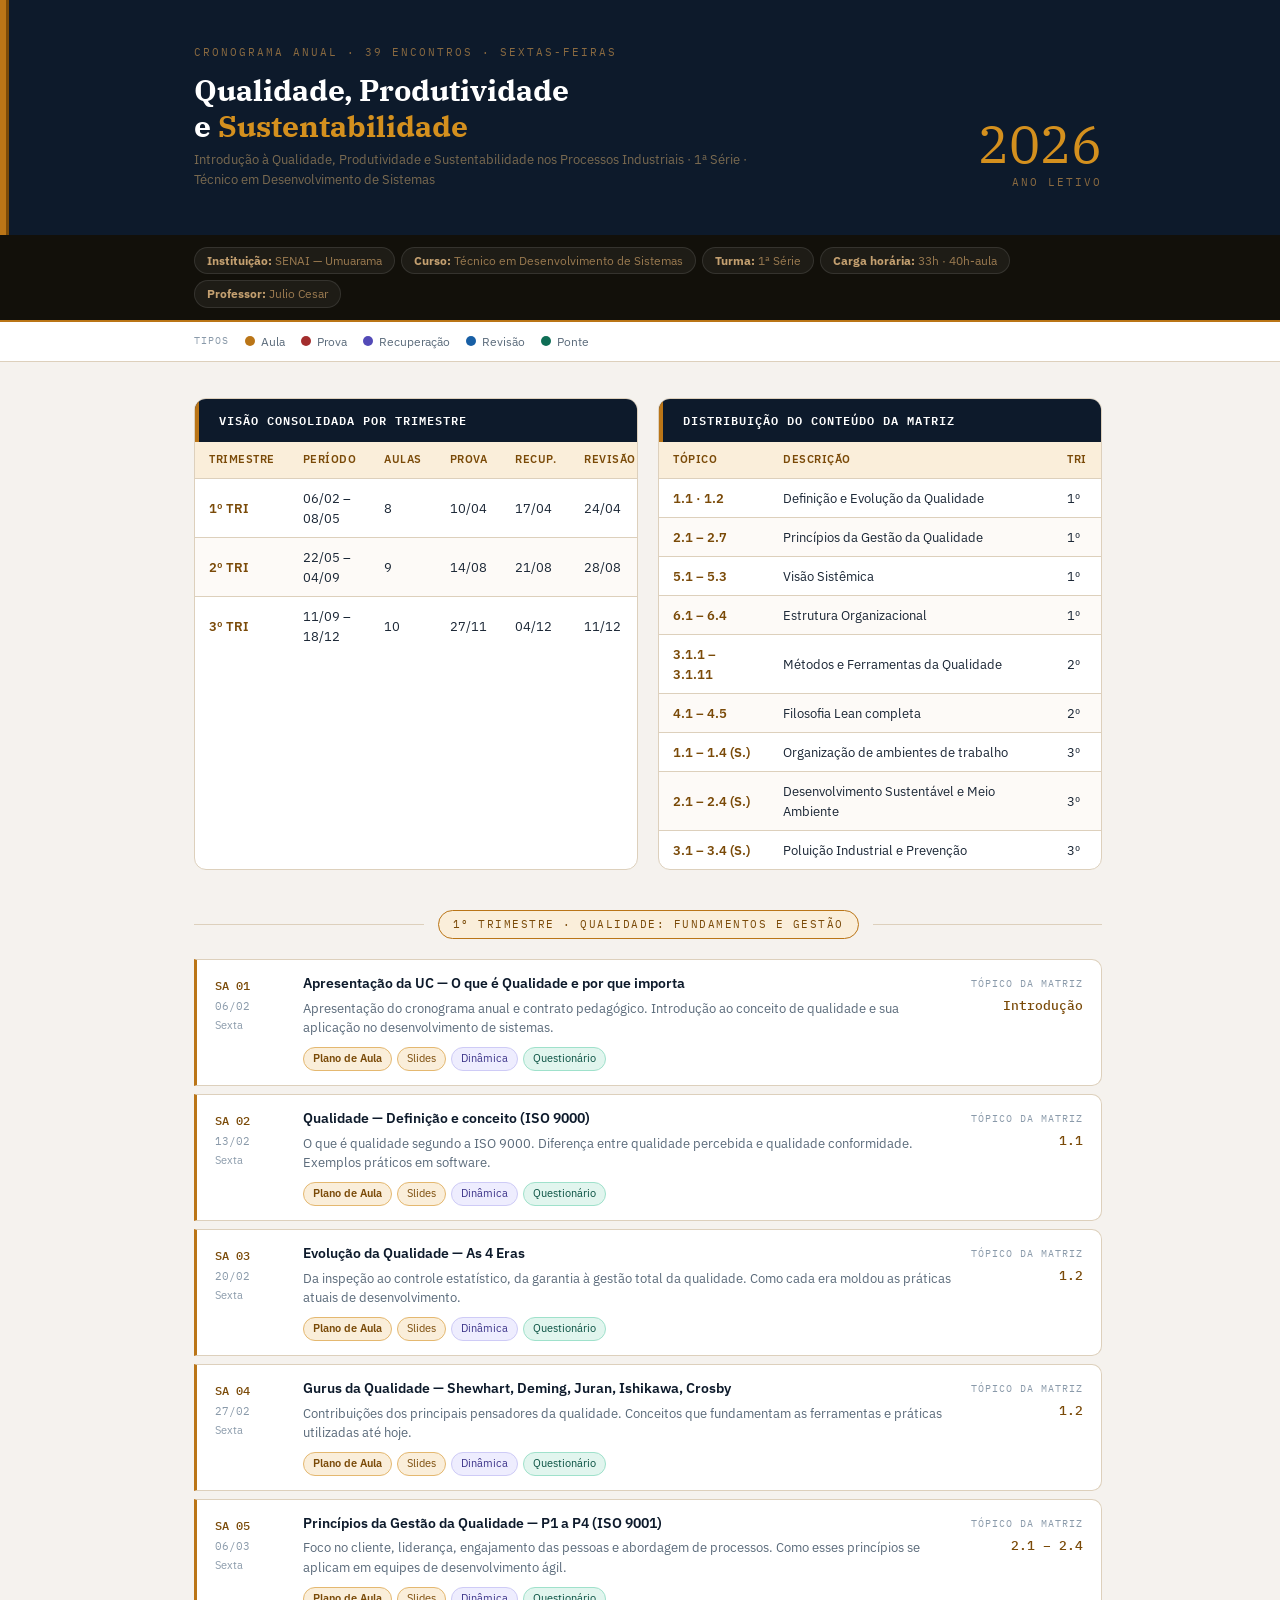
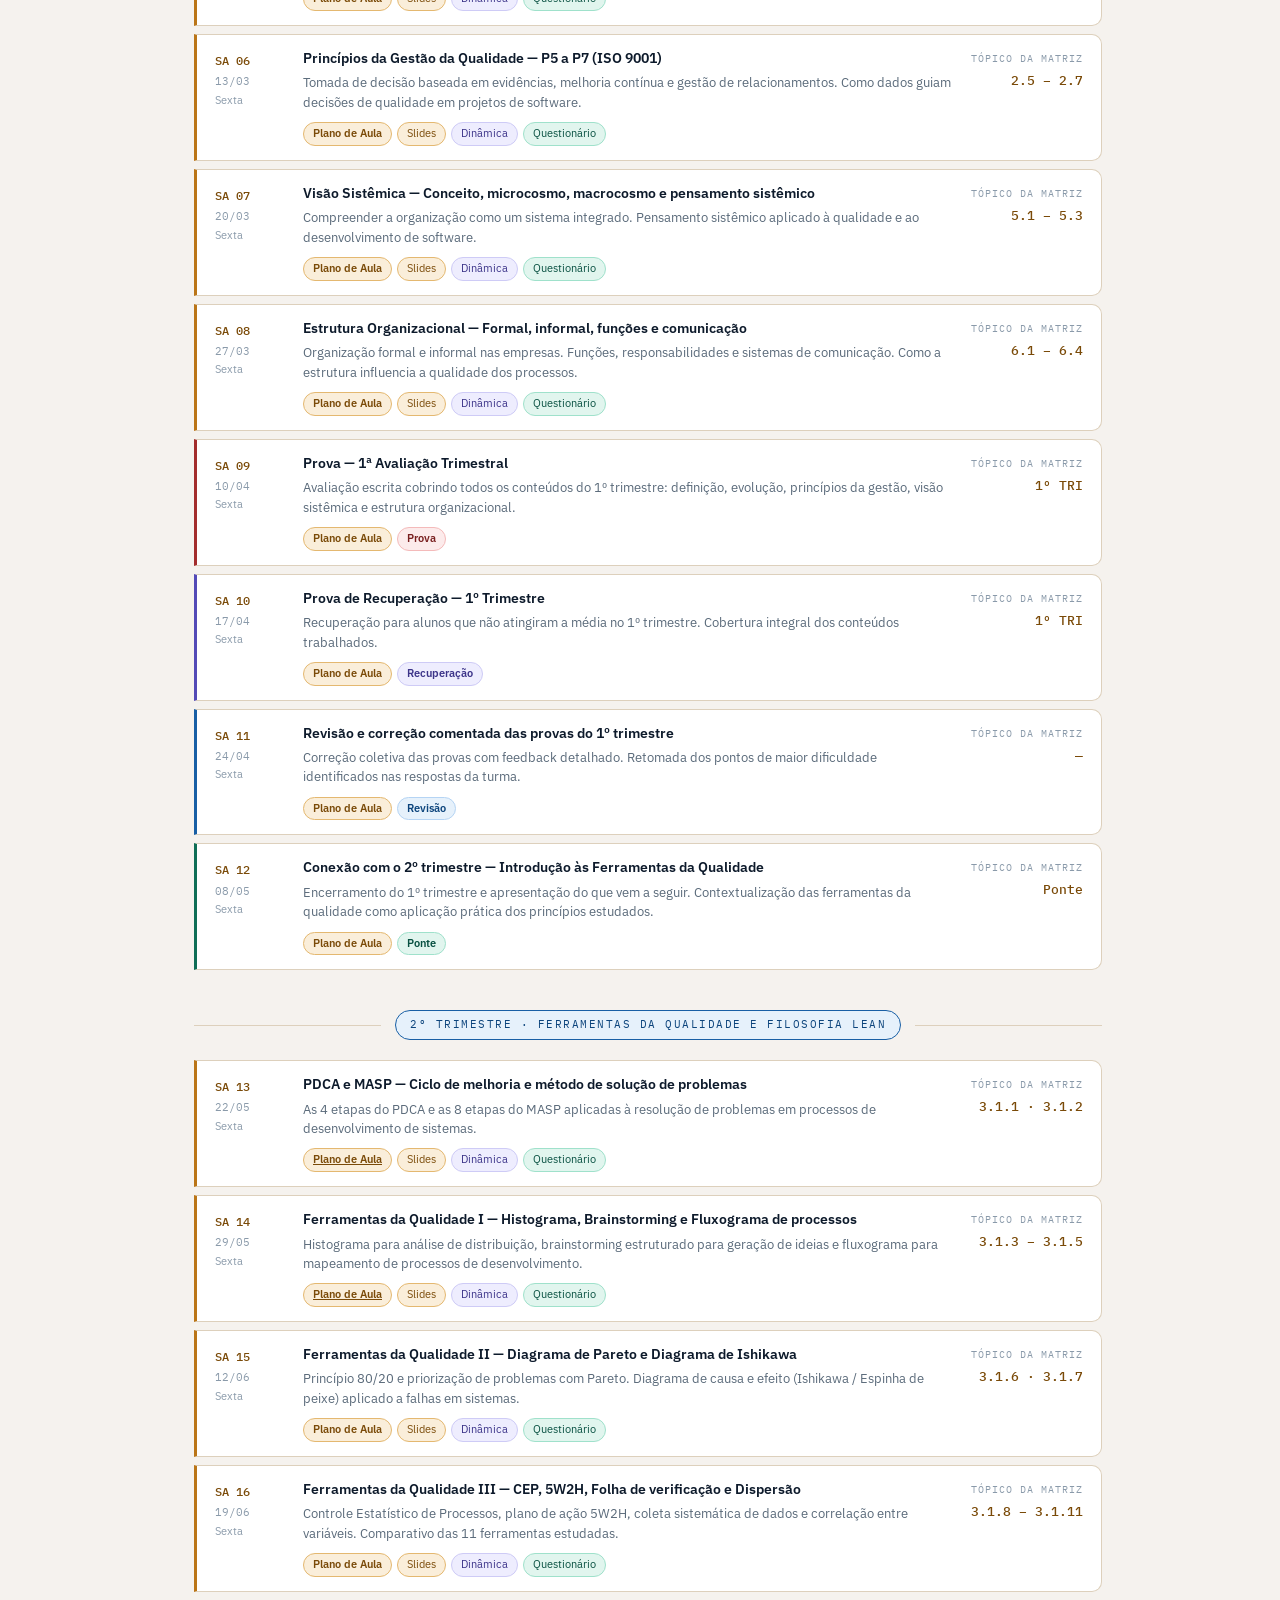
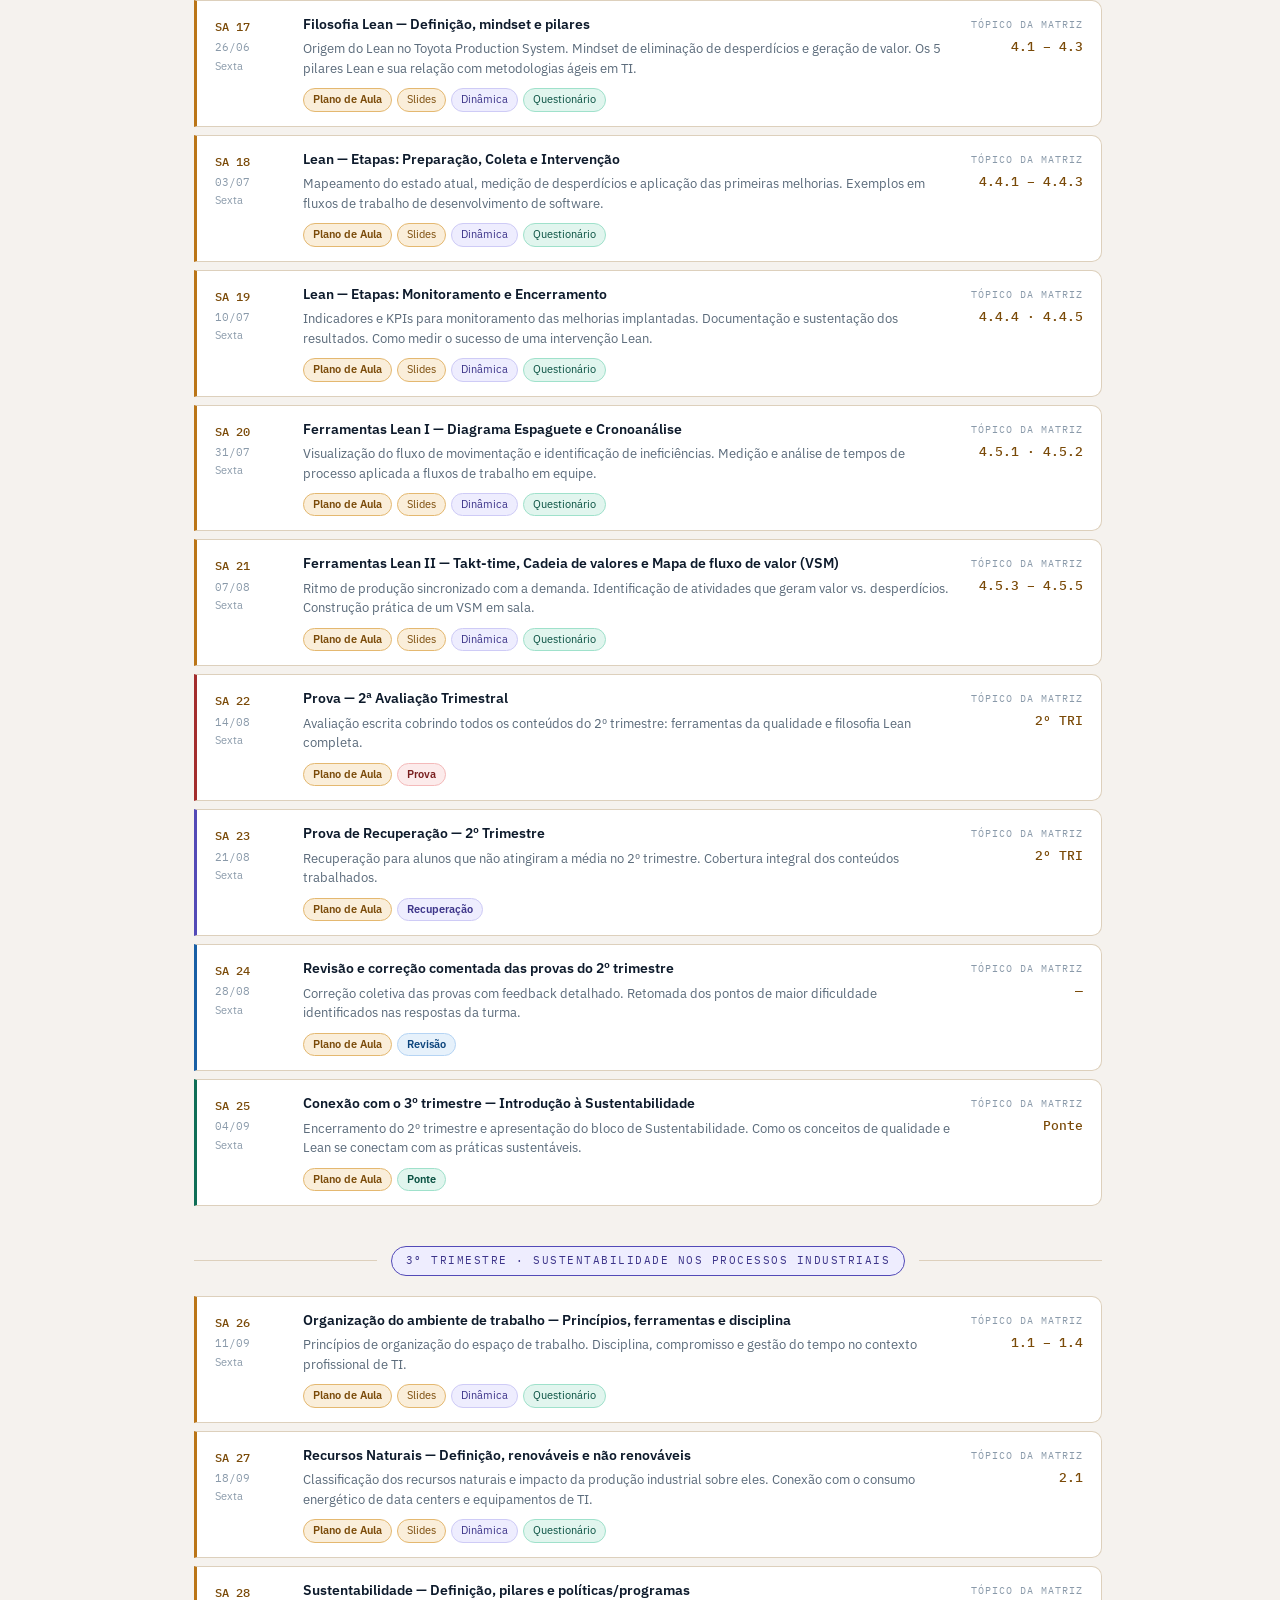
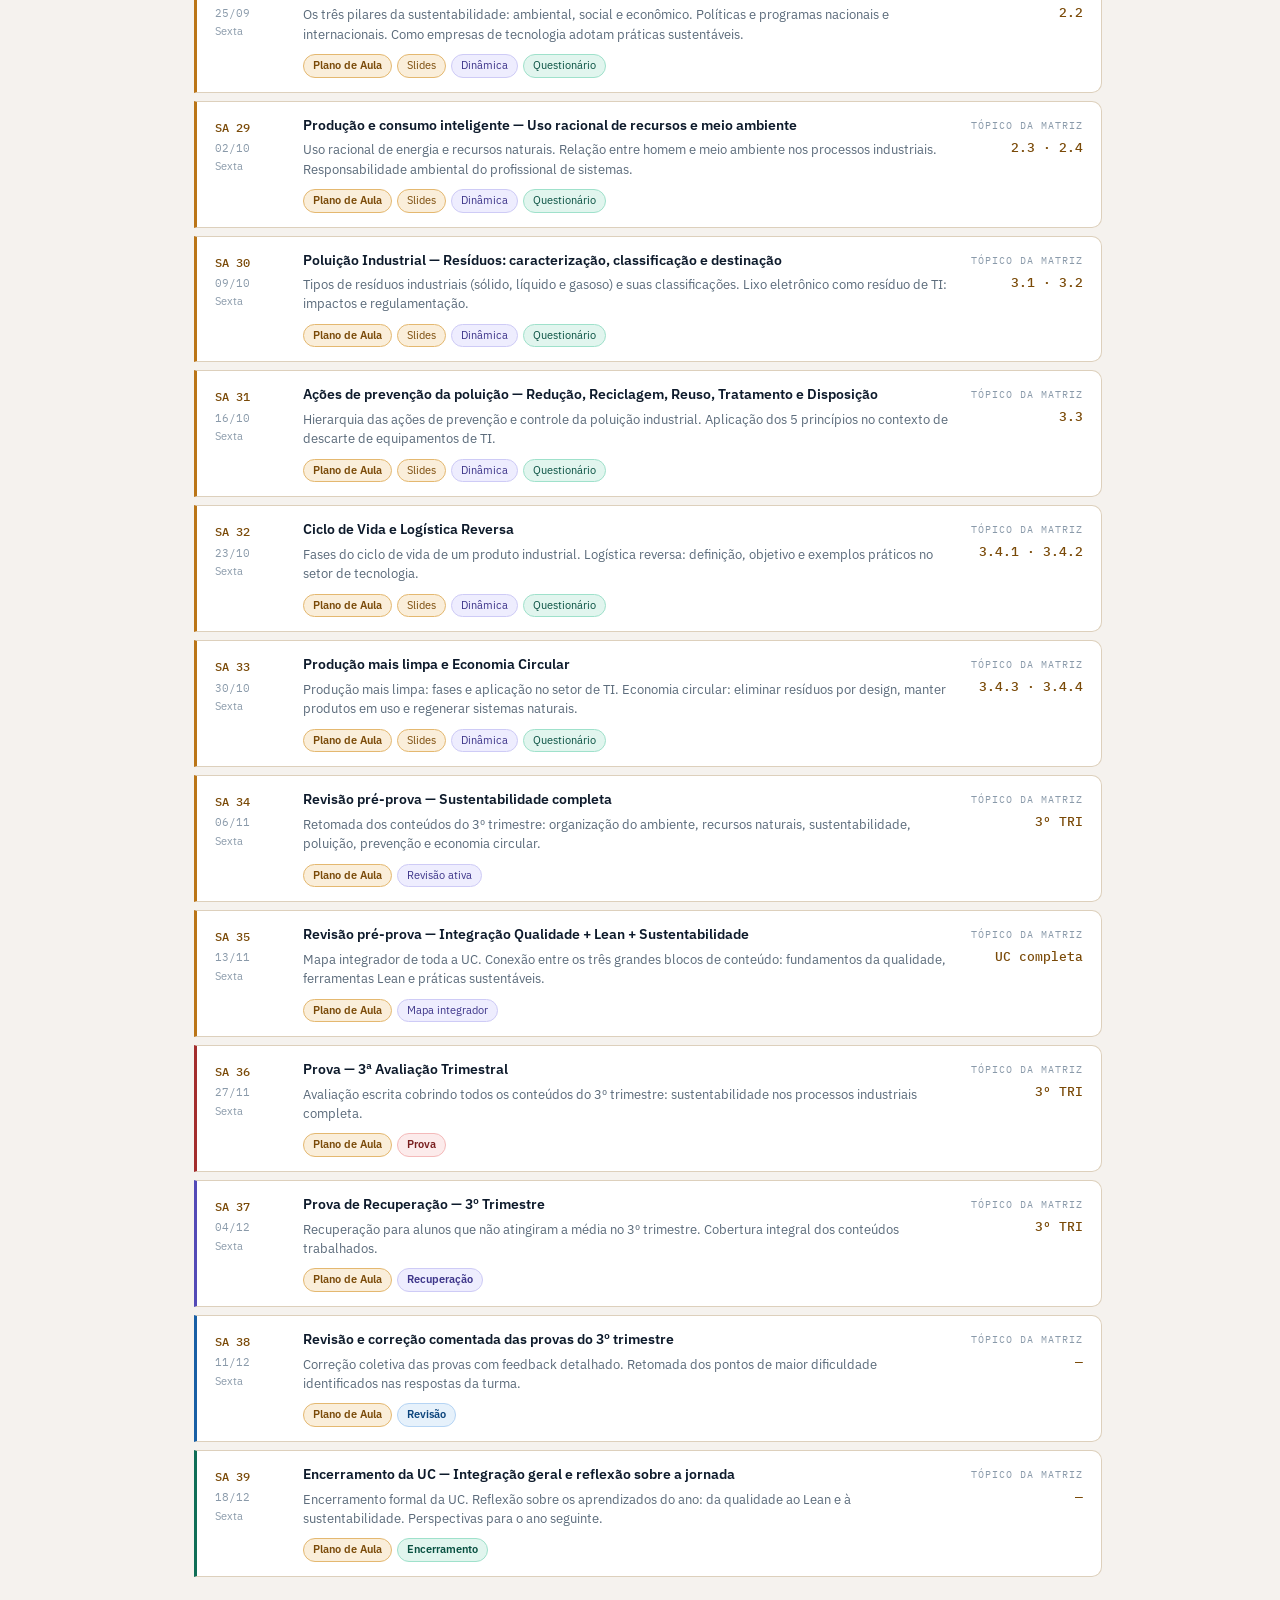
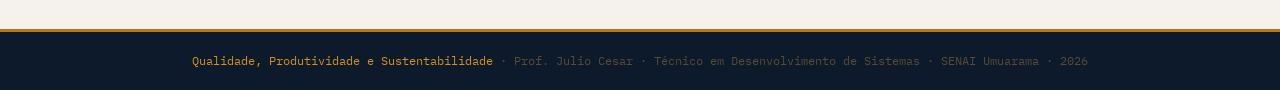
==== commit f1ed0087: "subindo sub pasta plano de aula 14" ====
--- a/index.html
+++ b/index.html
@@ -417,7 +417,7 @@
       <div>
         <div class="aula-titulo">Ferramentas da Qualidade I — Histograma, Brainstorming e Fluxograma de processos</div>
         <div class="aula-desc">Histograma para análise de distribuição, brainstorming estruturado para geração de ideias e fluxograma para mapeamento de processos de desenvolvimento.</div>
-        <div class="aula-tags"><span class="tag tag-aula">Plano de Aula</span><span class="tag tag-slides">Slides</span><span class="tag tag-dinamica">Dinâmica</span><span class="tag tag-quest">Questionário</span></div>
+        <div class="aula-tags"><a href="plano_aula_SA14.html" target="_blank" class="tag tag-aula">Plano de Aula</a><span class="tag tag-slides">Slides</span><span class="tag tag-dinamica">Dinâmica</span><span class="tag tag-quest">Questionário</span></div>
       </div>
       <div class="aula-topico"><span class="topico-label">Tópico da Matriz</span><span class="topico-num">3.1.3 – 3.1.5</span></div>
     </div>
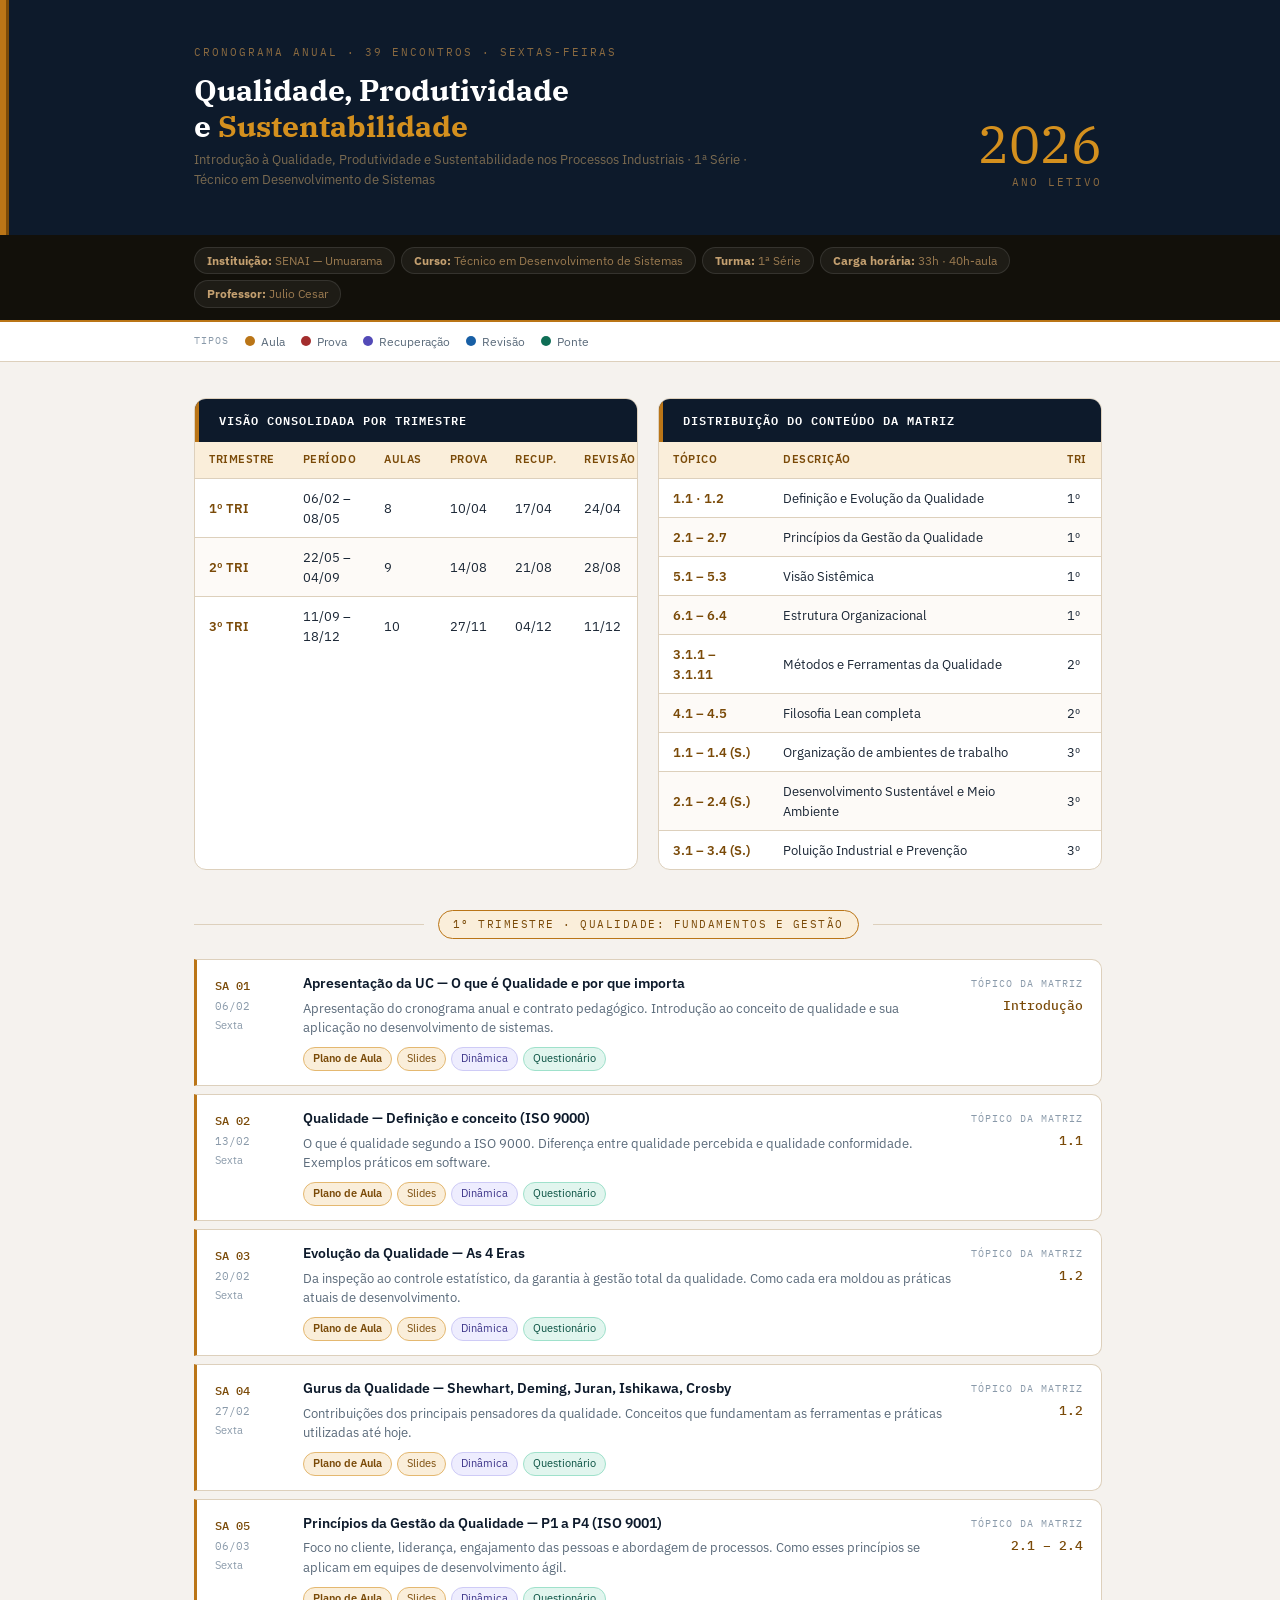
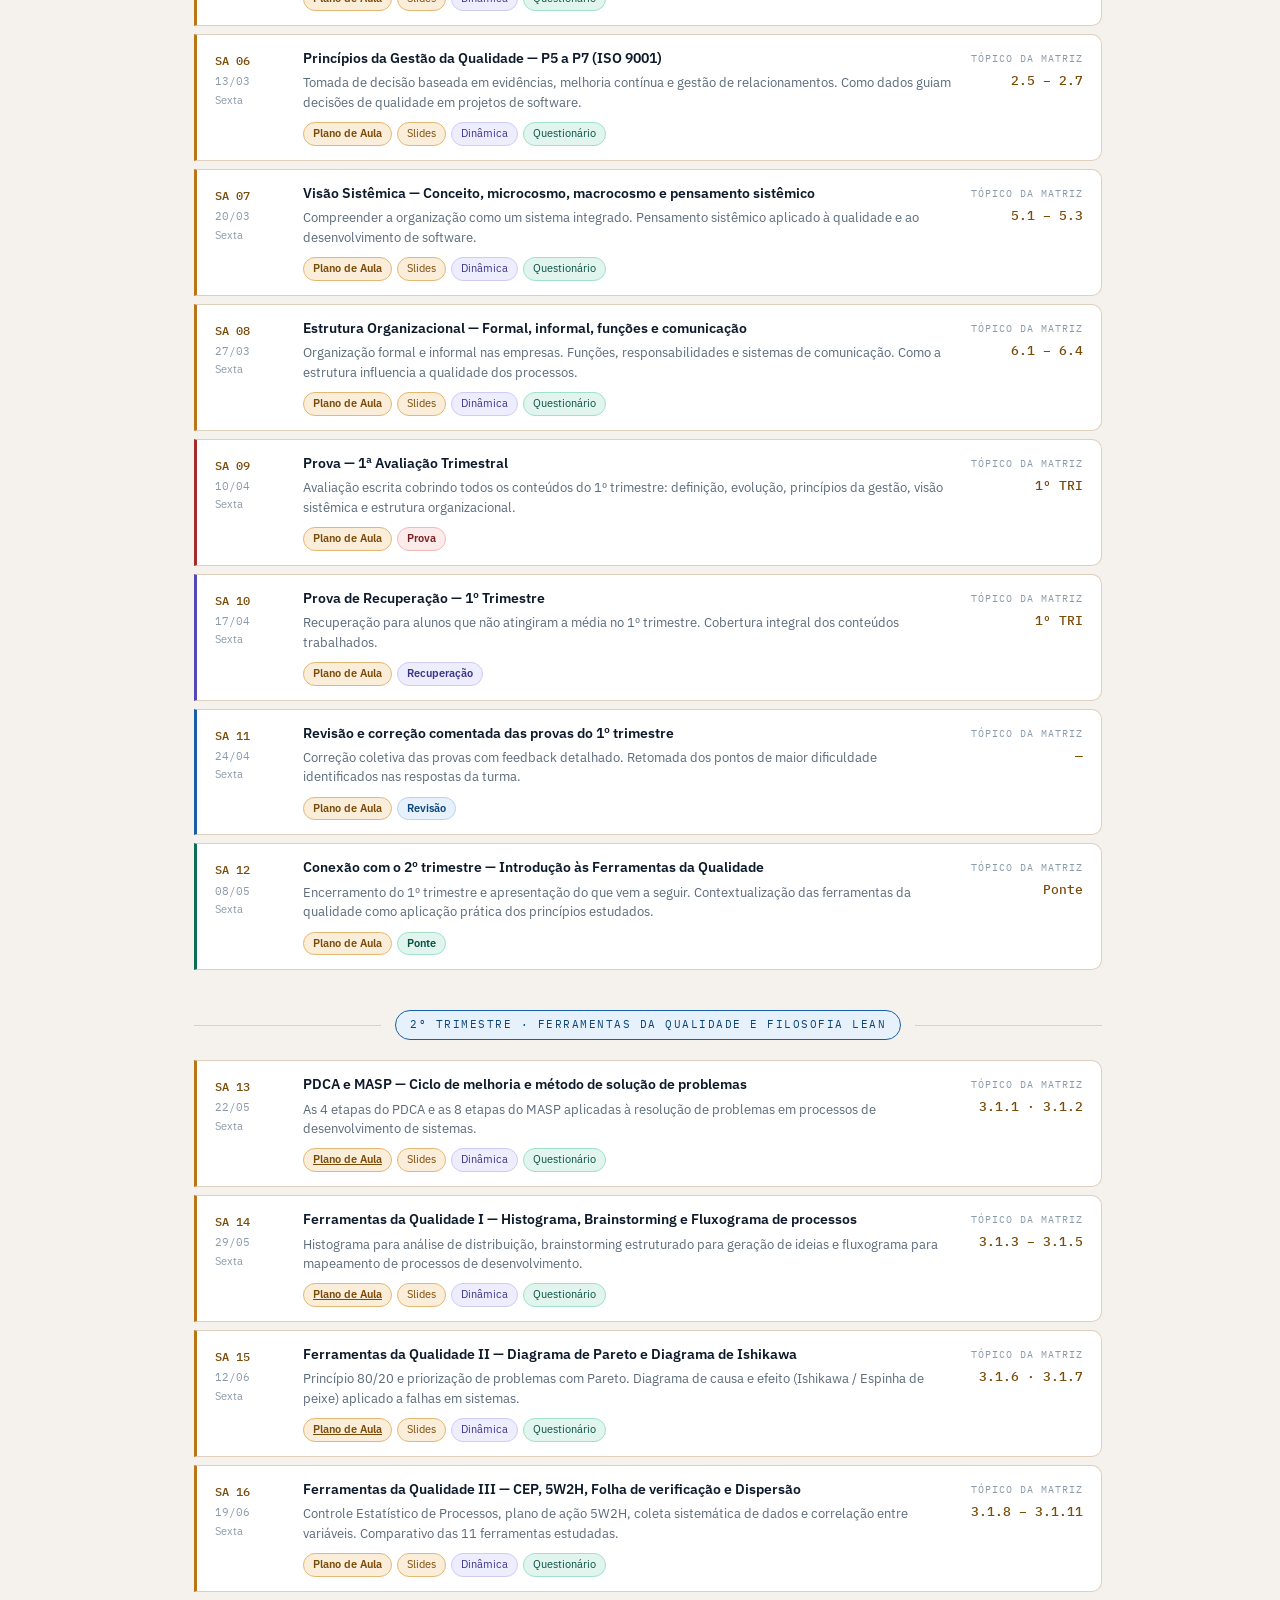
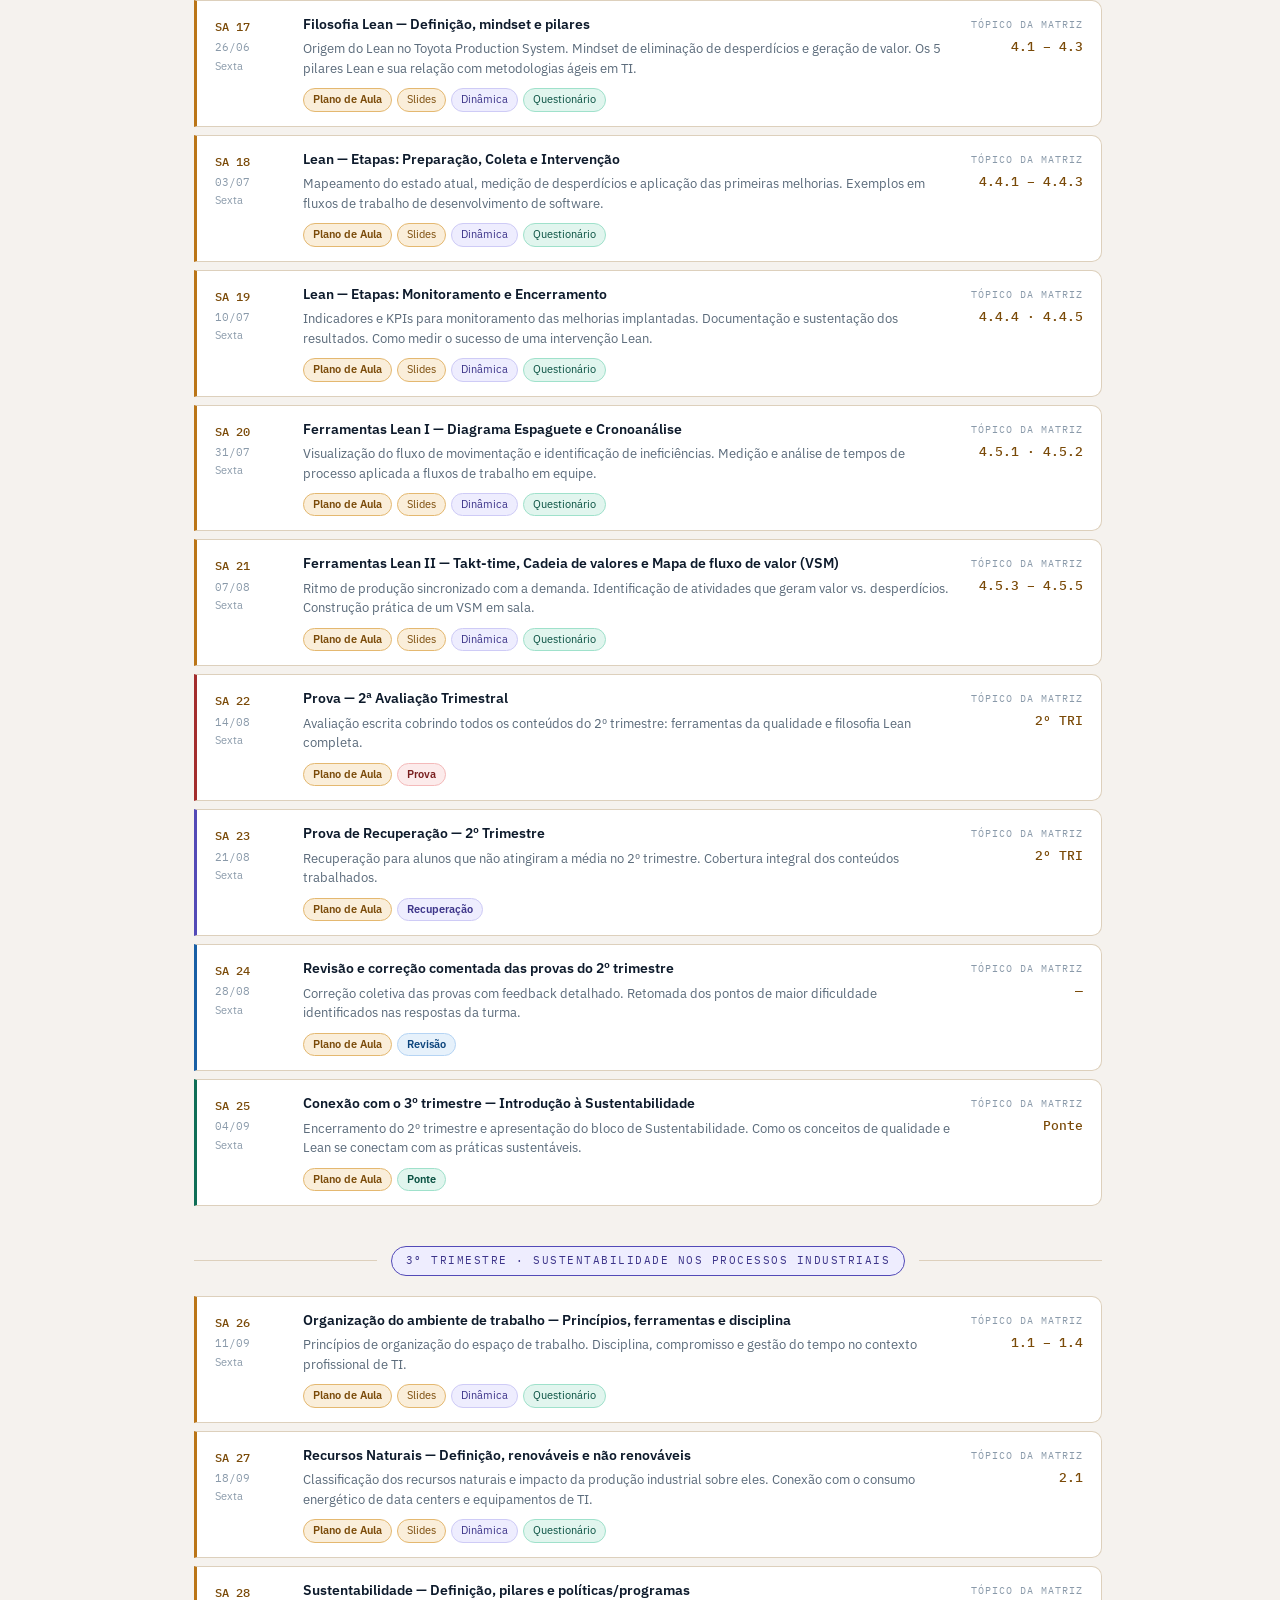
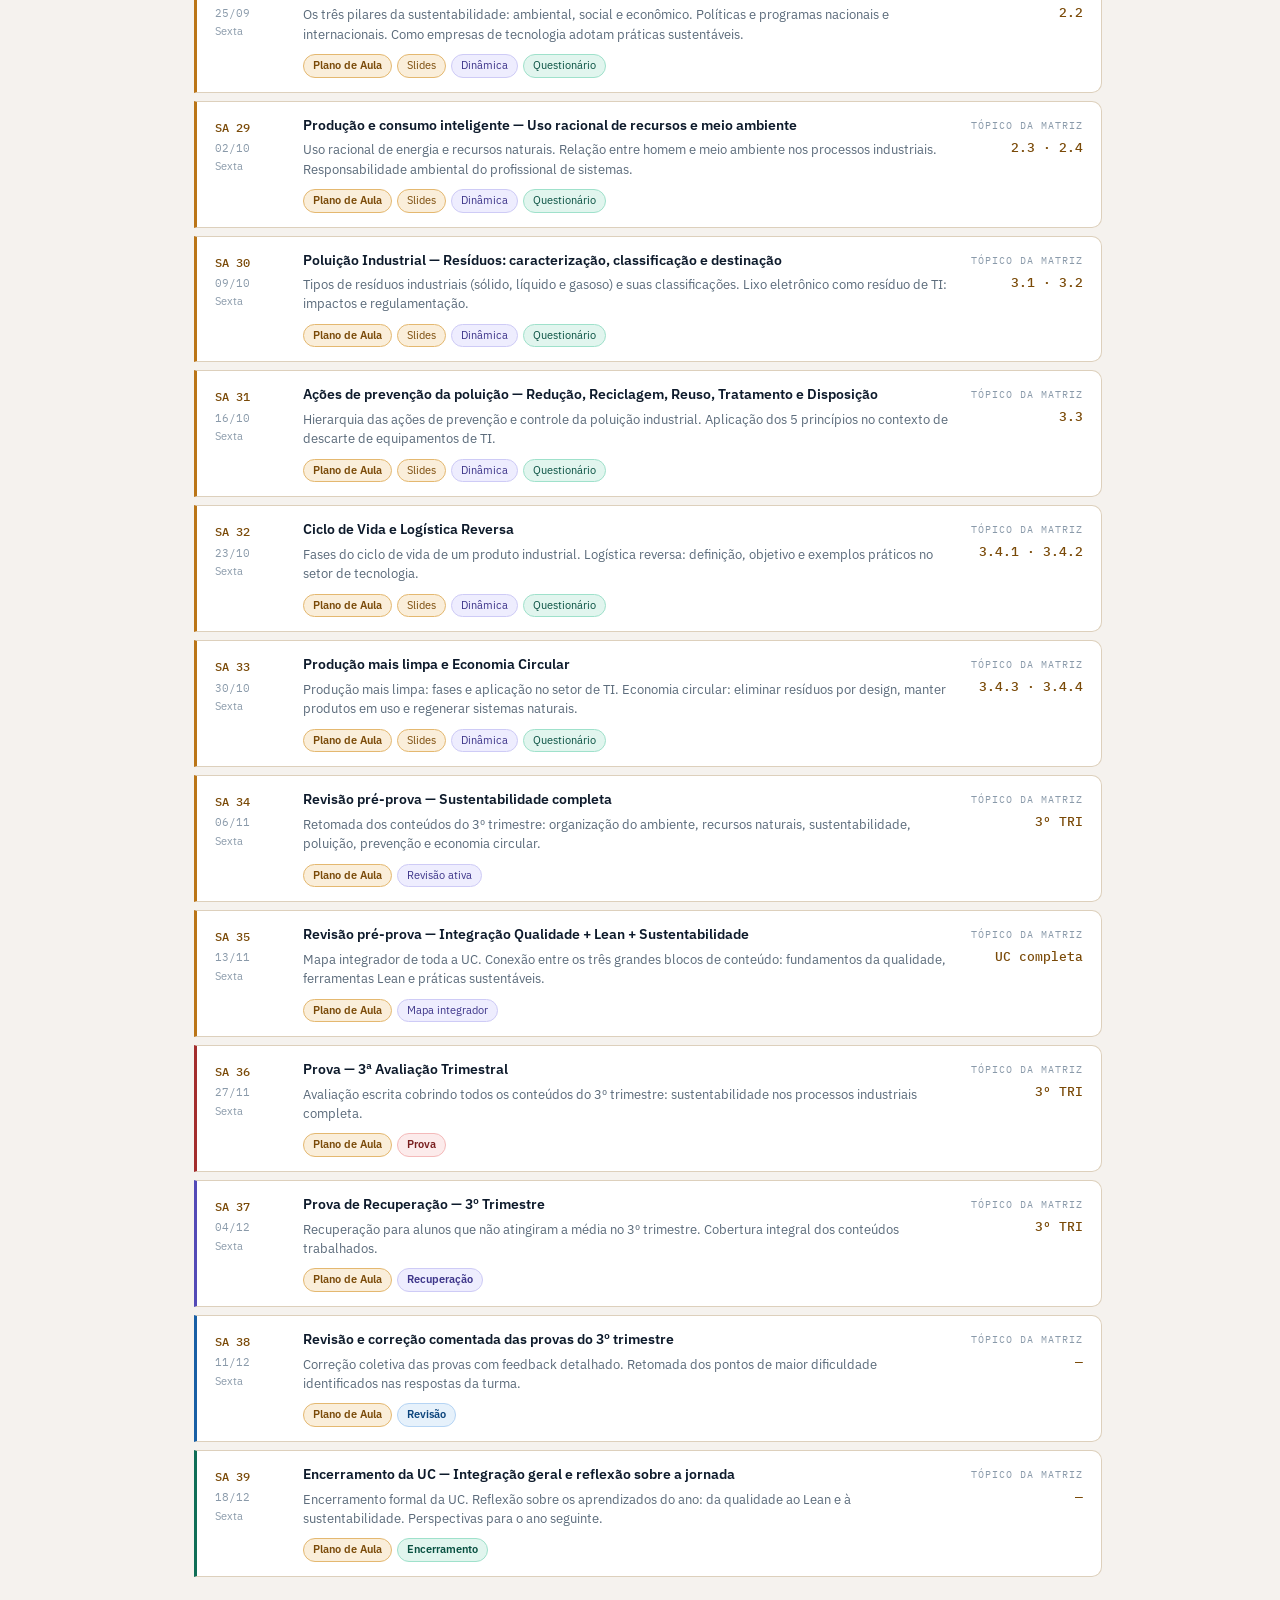
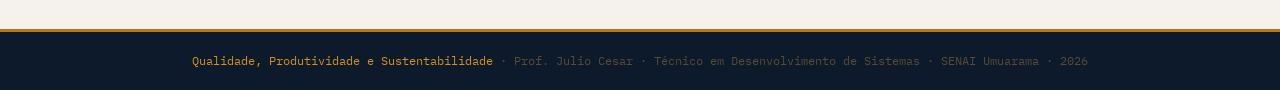
==== commit 85b6930c: "subindo sub pasta plano de aula 15" ====
--- a/index.html
+++ b/index.html
@@ -428,7 +428,7 @@
       <div>
         <div class="aula-titulo">Ferramentas da Qualidade II — Diagrama de Pareto e Diagrama de Ishikawa</div>
         <div class="aula-desc">Princípio 80/20 e priorização de problemas com Pareto. Diagrama de causa e efeito (Ishikawa / Espinha de peixe) aplicado a falhas em sistemas.</div>
-        <div class="aula-tags"><span class="tag tag-aula">Plano de Aula</span><span class="tag tag-slides">Slides</span><span class="tag tag-dinamica">Dinâmica</span><span class="tag tag-quest">Questionário</span></div>
+        <div class="aula-tags"><a href="plano_aula_SA15.html" target="_blank" class="tag tag-aula">Plano de Aula</a><span class="tag tag-slides">Slides</span><span class="tag tag-dinamica">Dinâmica</span><span class="tag tag-quest">Questionário</span></div>
       </div>
       <div class="aula-topico"><span class="topico-label">Tópico da Matriz</span><span class="topico-num">3.1.6 · 3.1.7</span></div>
     </div>
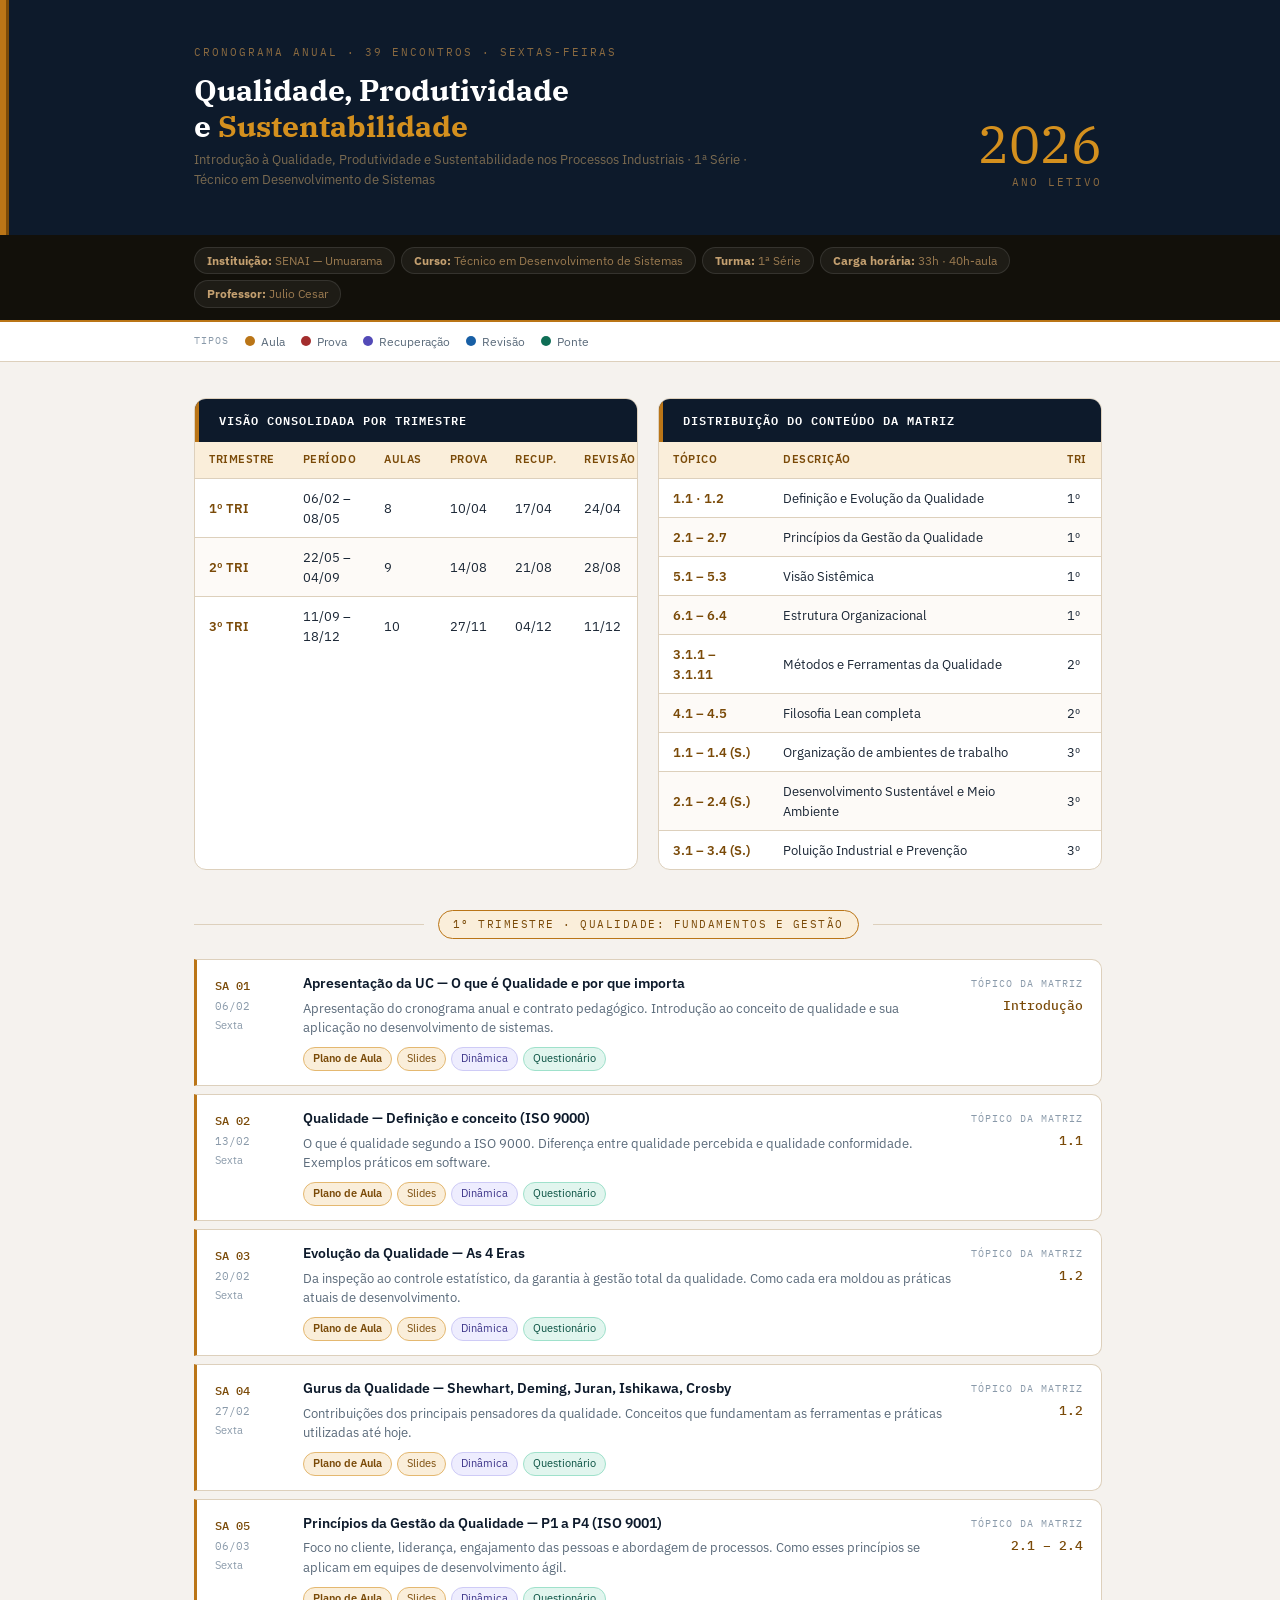
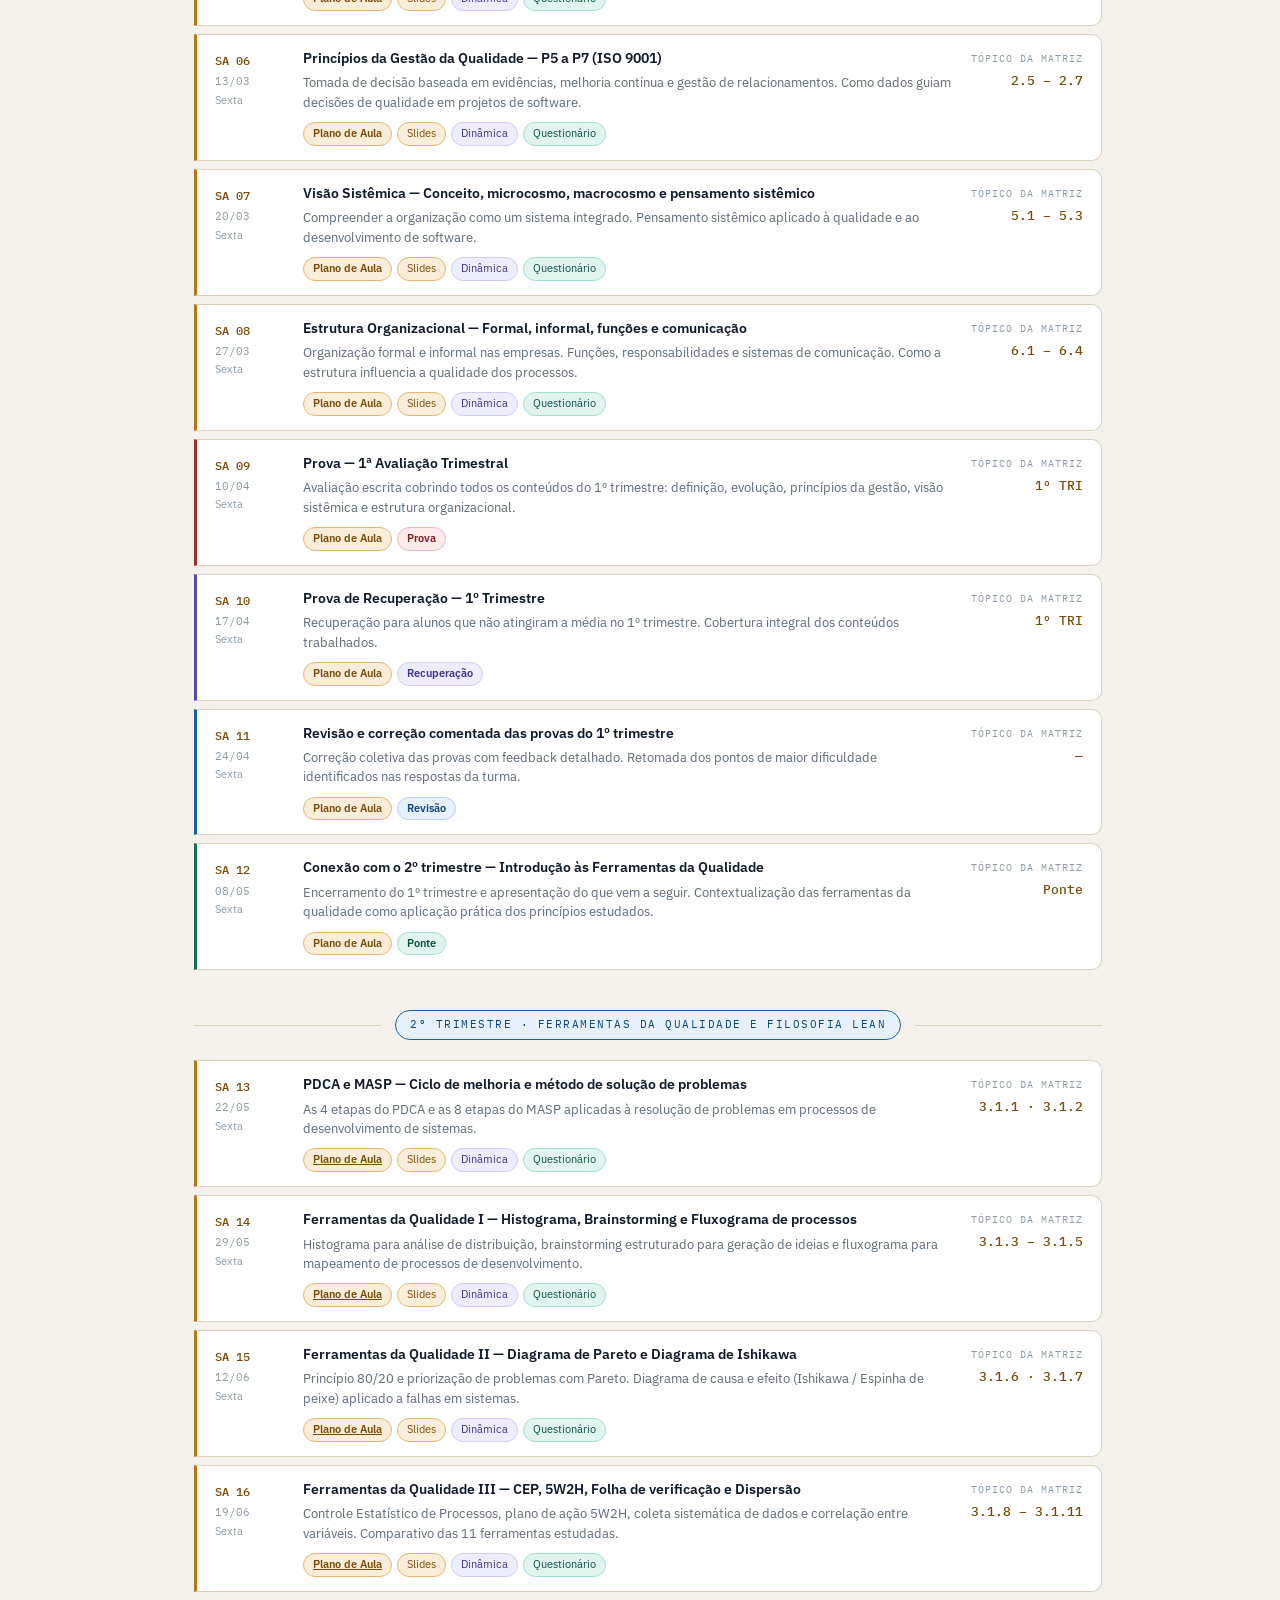
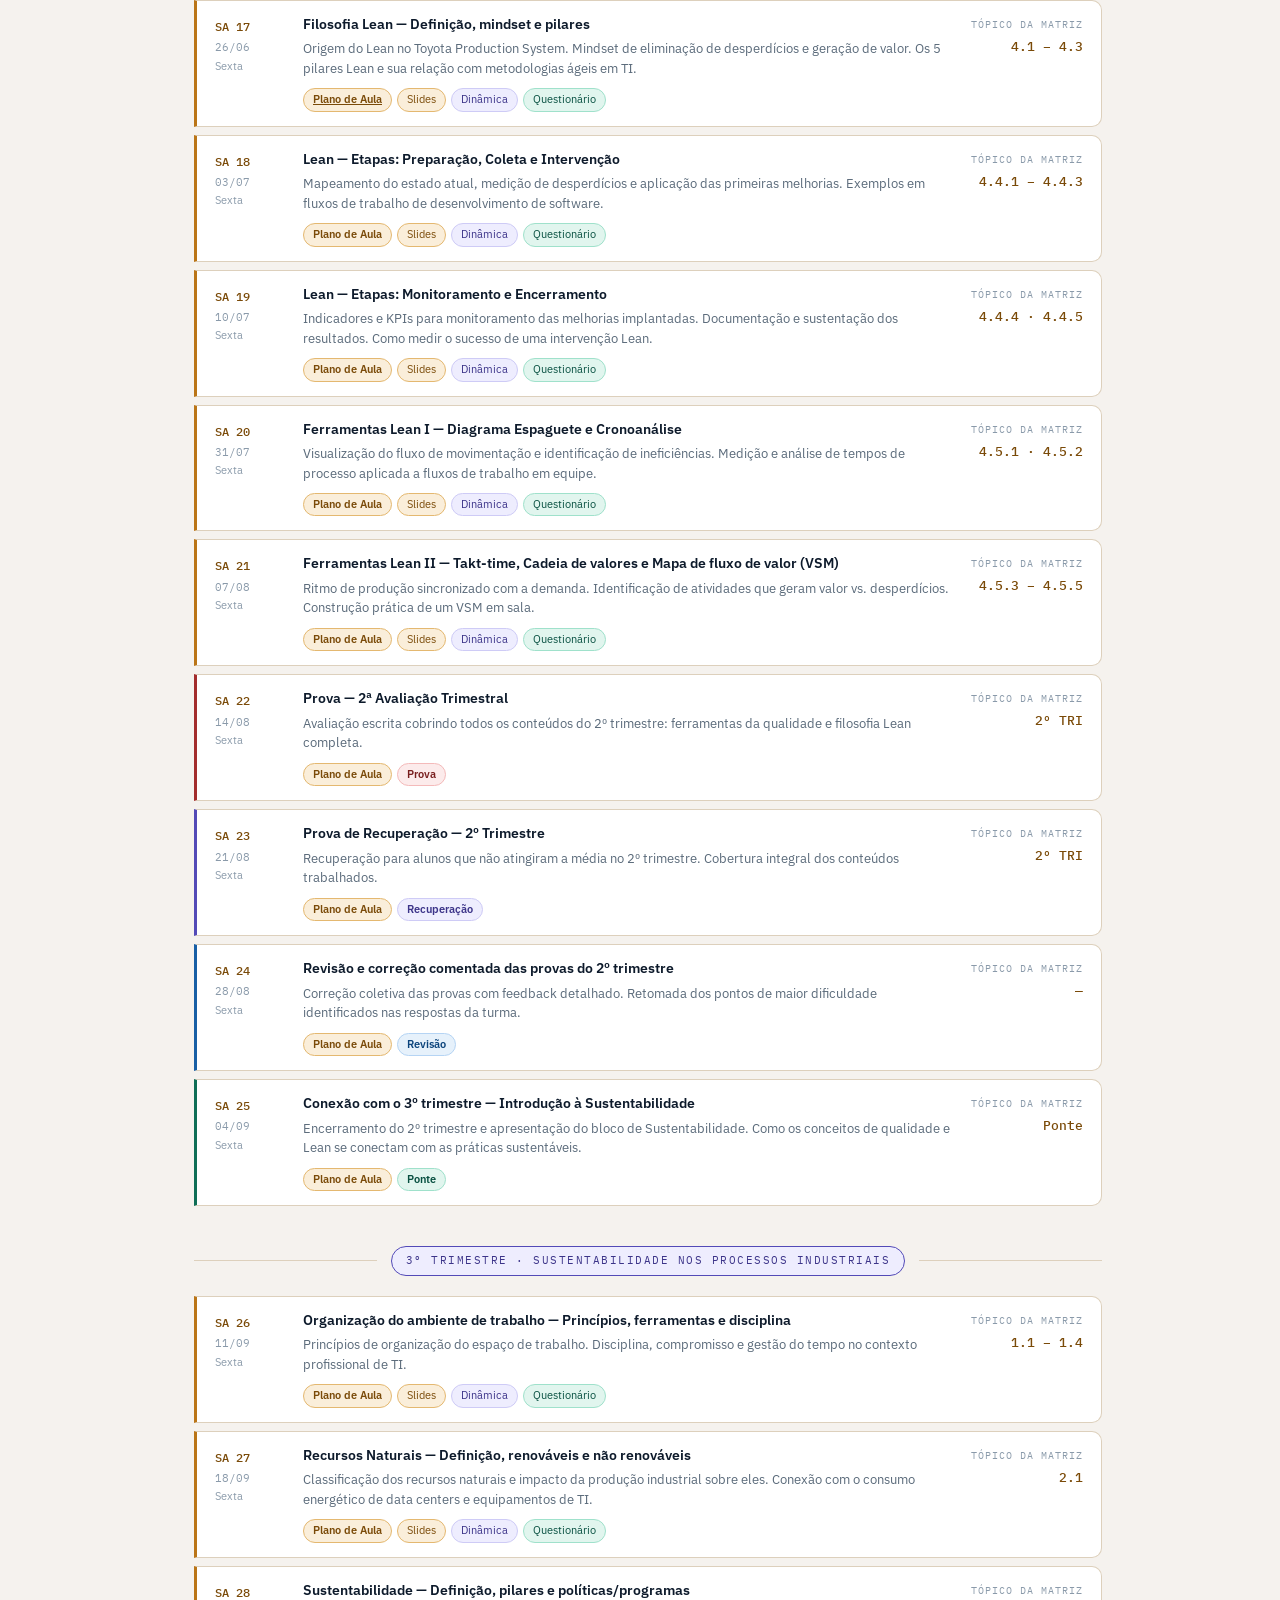
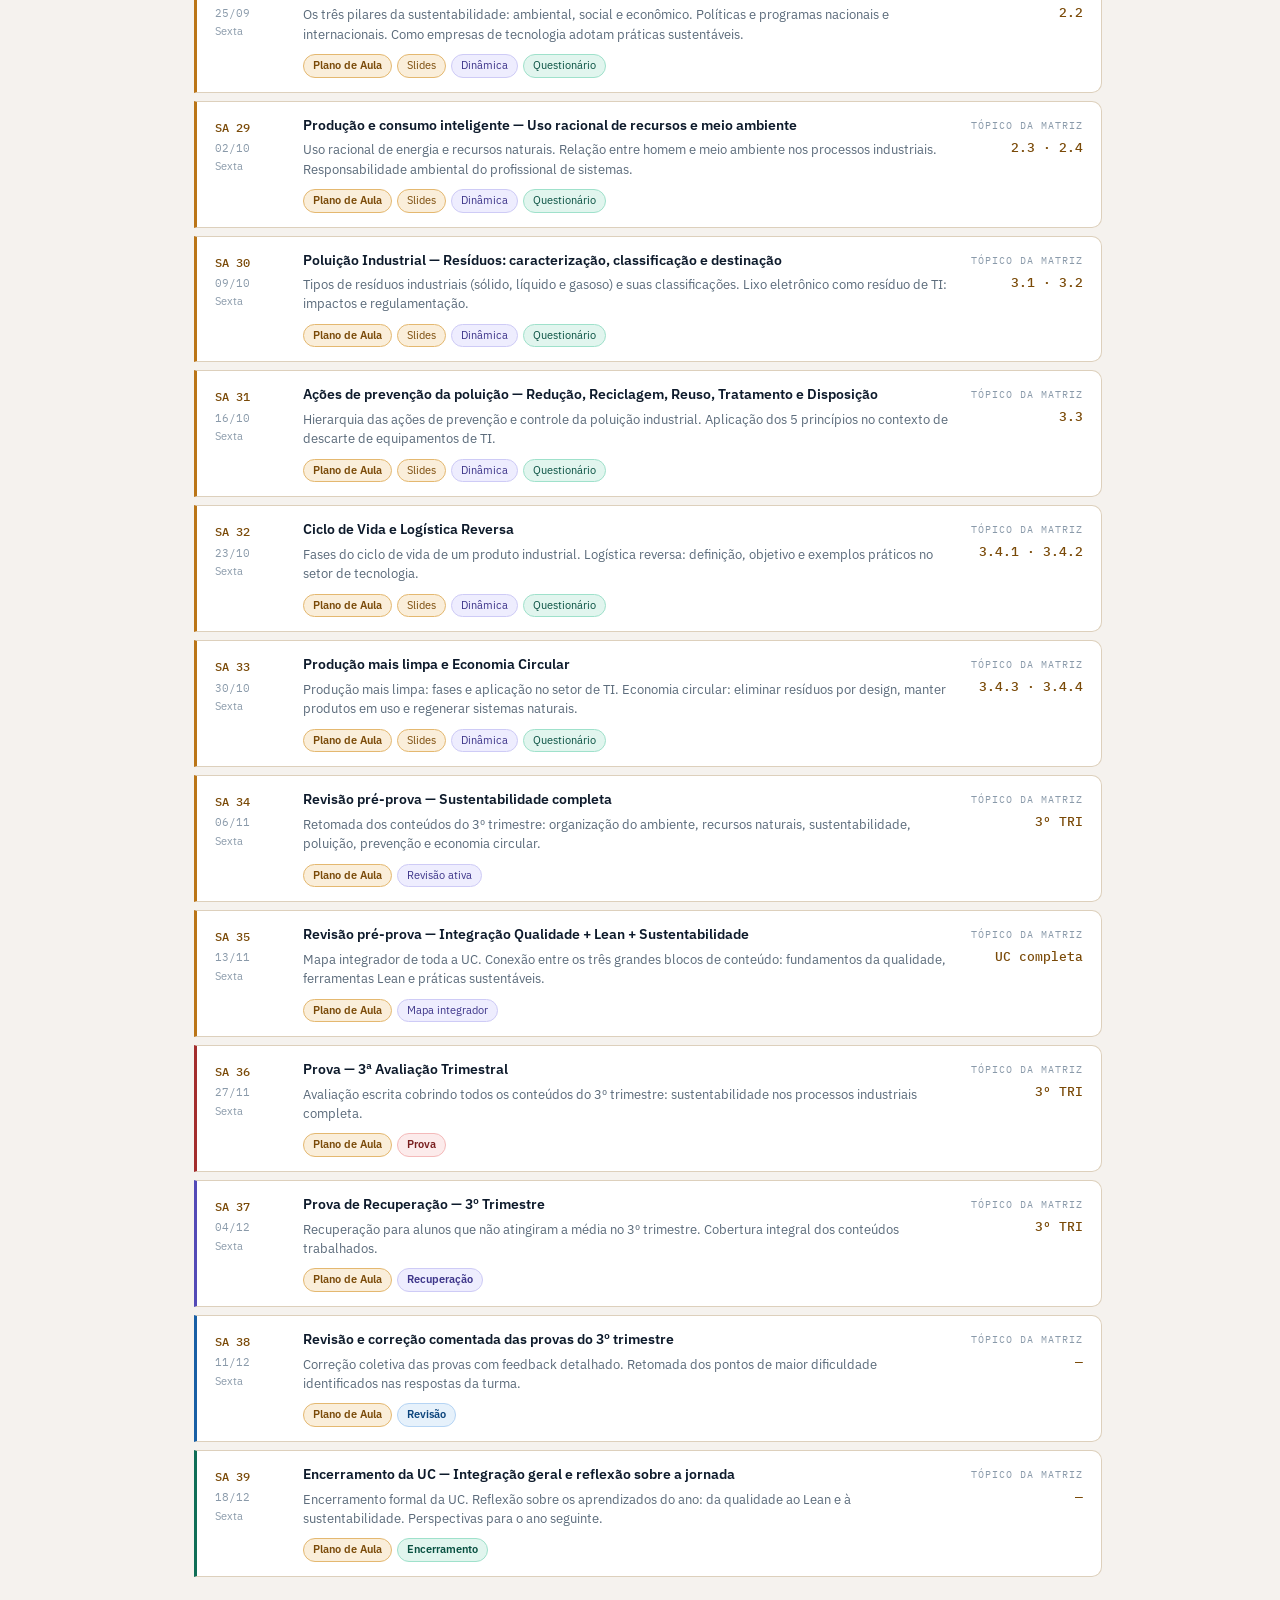
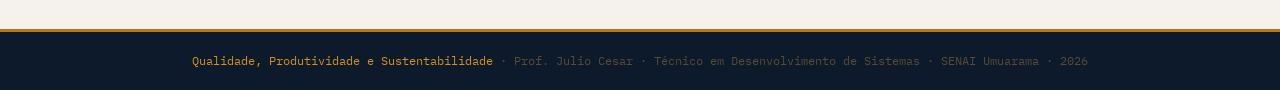
==== commit fddd3877: "subindo sub pasta plano de aula 16 e 17" ====
--- a/index.html
+++ b/index.html
@@ -22,6 +22,9 @@
 
   <!-- Título da aba do navegador e dos resultados de busca (SEO) -->
   <title>Cronograma 2026 — Qualidade, Produtividade e Sustentabilidade</title>
+  <meta name="description" content="Cronograma anual da disciplina Qualidade, Produtividade e Sustentabilidade do SENAI Umuarama.">
+  <meta name="robots" content="index, follow">
+  <meta name="theme-color" content="#0D1A2B">
 
   <!-- Carrega 3 famílias de fontes do Google Fonts via CDN:
        - IBM Plex Sans   → texto corrido e interface
@@ -130,7 +133,7 @@
      tabelas de overview + os três blocos de trimestre.
      O CSS limita a largura e centraliza com margin: auto.
 ───────────────────────────────────────────────────── -->
-<div class="container">
+<main class="container">
 
 
   <!-- ┌─────────────────────────────────────────────┐
@@ -206,7 +209,7 @@
   </div>
 
   <!-- bloco: agrupa todos os cards de um trimestre -->
-  <div class="bloco">
+  <section class="bloco">
 
     <!-- ═══ ANATOMIA DO CARD DE AULA ═══════════════════════════════
          .aula-card usa CSS Grid de 3 colunas:
@@ -222,7 +225,7 @@
     ═══════════════════════════════════════════════════════════════ -->
 
     <!-- SA 01 — Card de aula normal (sem modificador de tipo) -->
-    <div class="aula-card">
+    <article class="aula-card">
 
       <!-- COLUNA 1: identificação (número, data, dia da semana) -->
       <div class="aula-id">
@@ -257,11 +260,11 @@
         <span class="topico-num">Introdução</span>
       </div>
 
-    </div>
+    </article>
     <!-- fim SA 01 -->
 
     <!-- SA 02 -->
-    <div class="aula-card">
+    <article class="aula-card">
       <div class="aula-id"><span class="aula-num">SA 02</span><span class="aula-data">13/02</span><span class="aula-dia">Sexta</span></div>
       <div>
         <div class="aula-titulo">Qualidade — Definição e conceito (ISO 9000)</div>
@@ -269,10 +272,10 @@
         <div class="aula-tags"><span class="tag tag-aula">Plano de Aula</span><span class="tag tag-slides">Slides</span><span class="tag tag-dinamica">Dinâmica</span><span class="tag tag-quest">Questionário</span></div>
       </div>
       <div class="aula-topico"><span class="topico-label">Tópico da Matriz</span><span class="topico-num">1.1</span></div>
-    </div>
-
-    <!-- SA 03 -->
-    <div class="aula-card">
+    </article>
+
+    <!-- SA03 -->
+    <article class="aula-card">
       <div class="aula-id"><span class="aula-num">SA 03</span><span class="aula-data">20/02</span><span class="aula-dia">Sexta</span></div>
       <div>
         <div class="aula-titulo">Evolução da Qualidade — As 4 Eras</div>
@@ -280,10 +283,10 @@
         <div class="aula-tags"><span class="tag tag-aula">Plano de Aula</span><span class="tag tag-slides">Slides</span><span class="tag tag-dinamica">Dinâmica</span><span class="tag tag-quest">Questionário</span></div>
       </div>
       <div class="aula-topico"><span class="topico-label">Tópico da Matriz</span><span class="topico-num">1.2</span></div>
-    </div>
-
-    <!-- SA 04 -->
-    <div class="aula-card">
+    </article>
+
+    <!-- SA04 -->
+    <article class="aula-card">
       <div class="aula-id"><span class="aula-num">SA 04</span><span class="aula-data">27/02</span><span class="aula-dia">Sexta</span></div>
       <div>
         <div class="aula-titulo">Gurus da Qualidade — Shewhart, Deming, Juran, Ishikawa, Crosby</div>
@@ -291,10 +294,10 @@
         <div class="aula-tags"><span class="tag tag-aula">Plano de Aula</span><span class="tag tag-slides">Slides</span><span class="tag tag-dinamica">Dinâmica</span><span class="tag tag-quest">Questionário</span></div>
       </div>
       <div class="aula-topico"><span class="topico-label">Tópico da Matriz</span><span class="topico-num">1.2</span></div>
-    </div>
-
-    <!-- SA 05 -->
-    <div class="aula-card">
+    </article>
+
+    <!-- SA05 -->
+    <article class="aula-card">
       <div class="aula-id"><span class="aula-num">SA 05</span><span class="aula-data">06/03</span><span class="aula-dia">Sexta</span></div>
       <div>
         <div class="aula-titulo">Princípios da Gestão da Qualidade — P1 a P4 (ISO 9001)</div>
@@ -302,10 +305,10 @@
         <div class="aula-tags"><span class="tag tag-aula">Plano de Aula</span><span class="tag tag-slides">Slides</span><span class="tag tag-dinamica">Dinâmica</span><span class="tag tag-quest">Questionário</span></div>
       </div>
       <div class="aula-topico"><span class="topico-label">Tópico da Matriz</span><span class="topico-num">2.1 – 2.4</span></div>
-    </div>
-
-    <!-- SA 06 -->
-    <div class="aula-card">
+    </article>
+
+    <!-- SA06 -->
+    <article class="aula-card">
       <div class="aula-id"><span class="aula-num">SA 06</span><span class="aula-data">13/03</span><span class="aula-dia">Sexta</span></div>
       <div>
         <div class="aula-titulo">Princípios da Gestão da Qualidade — P5 a P7 (ISO 9001)</div>
@@ -313,10 +316,10 @@
         <div class="aula-tags"><span class="tag tag-aula">Plano de Aula</span><span class="tag tag-slides">Slides</span><span class="tag tag-dinamica">Dinâmica</span><span class="tag tag-quest">Questionário</span></div>
       </div>
       <div class="aula-topico"><span class="topico-label">Tópico da Matriz</span><span class="topico-num">2.5 – 2.7</span></div>
-    </div>
-
-    <!-- SA 07 -->
-    <div class="aula-card">
+    </article>
+
+    <!-- SA07 -->
+    <article class="aula-card">
       <div class="aula-id"><span class="aula-num">SA 07</span><span class="aula-data">20/03</span><span class="aula-dia">Sexta</span></div>
       <div>
         <div class="aula-titulo">Visão Sistêmica — Conceito, microcosmo, macrocosmo e pensamento sistêmico</div>
@@ -324,10 +327,10 @@
         <div class="aula-tags"><span class="tag tag-aula">Plano de Aula</span><span class="tag tag-slides">Slides</span><span class="tag tag-dinamica">Dinâmica</span><span class="tag tag-quest">Questionário</span></div>
       </div>
       <div class="aula-topico"><span class="topico-label">Tópico da Matriz</span><span class="topico-num">5.1 – 5.3</span></div>
-    </div>
-
-    <!-- SA 08 -->
-    <div class="aula-card">
+    </article>
+
+    <!-- SA08 -->
+    <article class="aula-card">
       <div class="aula-id"><span class="aula-num">SA 08</span><span class="aula-data">27/03</span><span class="aula-dia">Sexta</span></div>
       <div>
         <div class="aula-titulo">Estrutura Organizacional — Formal, informal, funções e comunicação</div>
@@ -335,10 +338,10 @@
         <div class="aula-tags"><span class="tag tag-aula">Plano de Aula</span><span class="tag tag-slides">Slides</span><span class="tag tag-dinamica">Dinâmica</span><span class="tag tag-quest">Questionário</span></div>
       </div>
       <div class="aula-topico"><span class="topico-label">Tópico da Matriz</span><span class="topico-num">6.1 – 6.4</span></div>
-    </div>
-
-    <!-- SA 09 — PROVA: classe "t-prova" muda a borda esquerda para vermelho -->
-    <div class="aula-card t-prova">
+    </article>
+
+    <!-- SA09 — PROVA: classe "t-prova" muda a borda esquerda para vermelho -->
+    <article class="aula-card t-prova">
       <div class="aula-id"><span class="aula-num">SA 09</span><span class="aula-data">10/04</span><span class="aula-dia">Sexta</span></div>
       <div>
         <div class="aula-titulo">Prova — 1ª Avaliação Trimestral</div>
@@ -347,10 +350,10 @@
         <div class="aula-tags"><span class="tag tag-aula">Plano de Aula</span><span class="tag tag-prova">Prova</span></div>
       </div>
       <div class="aula-topico"><span class="topico-label">Tópico da Matriz</span><span class="topico-num">1º TRI</span></div>
-    </div>
-
-    <!-- SA 10 — RECUPERAÇÃO: classe "t-recup" muda a borda esquerda para roxo -->
-    <div class="aula-card t-recup">
+    </article>
+
+    <!-- SA10 — RECUPERAÇÃO: classe "t-recup" muda a borda esquerda para roxo -->
+    <article class="aula-card t-recup">
       <div class="aula-id"><span class="aula-num">SA 10</span><span class="aula-data">17/04</span><span class="aula-dia">Sexta</span></div>
       <div>
         <div class="aula-titulo">Prova de Recuperação — 1º Trimestre</div>
@@ -358,10 +361,10 @@
         <div class="aula-tags"><span class="tag tag-aula">Plano de Aula</span><span class="tag tag-recup">Recuperação</span></div>
       </div>
       <div class="aula-topico"><span class="topico-label">Tópico da Matriz</span><span class="topico-num">1º TRI</span></div>
-    </div>
-
-    <!-- SA 11 — REVISÃO: classe "t-revisao" muda a borda esquerda para azul -->
-    <div class="aula-card t-revisao">
+    </article>
+
+    <!-- SA11 — REVISÃO: classe "t-revisao" muda a borda esquerda para azul -->
+    <article class="aula-card t-revisao">
       <div class="aula-id"><span class="aula-num">SA 11</span><span class="aula-data">24/04</span><span class="aula-dia">Sexta</span></div>
       <div>
         <div class="aula-titulo">Revisão e correção comentada das provas do 1º trimestre</div>
@@ -369,10 +372,10 @@
         <div class="aula-tags"><span class="tag tag-aula">Plano de Aula</span><span class="tag tag-revisao">Revisão</span></div>
       </div>
       <div class="aula-topico"><span class="topico-label">Tópico da Matriz</span><span class="topico-num">—</span></div>
-    </div>
-
-    <!-- SA 12 — PONTE: classe "t-ponte" muda a borda esquerda para verde -->
-    <div class="aula-card t-ponte">
+    </article>
+
+    <!-- SA12 — PONTE: classe "t-ponte" muda a borda esquerda para verde -->
+    <article class="aula-card t-ponte">
       <div class="aula-id"><span class="aula-num">SA 12</span><span class="aula-data">08/05</span><span class="aula-dia">Sexta</span></div>
       <div>
         <div class="aula-titulo">Conexão com o 2º trimestre — Introdução às Ferramentas da Qualidade</div>
@@ -380,9 +383,9 @@
         <div class="aula-tags"><span class="tag tag-aula">Plano de Aula</span><span class="tag tag-ponte">Ponte</span></div>
       </div>
       <div class="aula-topico"><span class="topico-label">Tópico da Matriz</span><span class="topico-num">Ponte</span></div>
-    </div>
-
-  </div>
+    </article>
+
+  </section>
   <!-- fim .bloco do 1º trimestre -->
 
 
@@ -398,10 +401,10 @@
     <div class="tri-line"></div>
   </div>
 
-  <div class="bloco">
+  <section class="bloco">
 
     <!-- SA 13 -->
-    <div class="aula-card">
+    <article class="aula-card">
       <div class="aula-id"><span class="aula-num">SA 13</span><span class="aula-data">22/05</span><span class="aula-dia">Sexta</span></div>
       <div>
         <div class="aula-titulo">PDCA e MASP — Ciclo de melhoria e método de solução de problemas</div>
@@ -409,10 +412,10 @@
         <div class="aula-tags"><a href="plano_aula_SA13.html" target="_blank" class="tag tag-aula">Plano de Aula</a><span class="tag tag-slides">Slides</span><span class="tag tag-dinamica">Dinâmica</span><span class="tag tag-quest">Questionário</span></div>
       </div>
       <div class="aula-topico"><span class="topico-label">Tópico da Matriz</span><span class="topico-num">3.1.1 · 3.1.2</span></div>
-    </div>
-
-    <!-- SA 14 -->
-    <div class="aula-card">
+    </article>
+
+    <!-- SA14 -->
+    <article class="aula-card">
       <div class="aula-id"><span class="aula-num">SA 14</span><span class="aula-data">29/05</span><span class="aula-dia">Sexta</span></div>
       <div>
         <div class="aula-titulo">Ferramentas da Qualidade I — Histograma, Brainstorming e Fluxograma de processos</div>
@@ -420,10 +423,10 @@
         <div class="aula-tags"><a href="plano_aula_SA14.html" target="_blank" class="tag tag-aula">Plano de Aula</a><span class="tag tag-slides">Slides</span><span class="tag tag-dinamica">Dinâmica</span><span class="tag tag-quest">Questionário</span></div>
       </div>
       <div class="aula-topico"><span class="topico-label">Tópico da Matriz</span><span class="topico-num">3.1.3 – 3.1.5</span></div>
-    </div>
-
-    <!-- SA 15 -->
-    <div class="aula-card">
+    </article>
+
+    <!-- SA15 -->
+    <article class="aula-card">
       <div class="aula-id"><span class="aula-num">SA 15</span><span class="aula-data">12/06</span><span class="aula-dia">Sexta</span></div>
       <div>
         <div class="aula-titulo">Ferramentas da Qualidade II — Diagrama de Pareto e Diagrama de Ishikawa</div>
@@ -431,32 +434,32 @@
         <div class="aula-tags"><a href="plano_aula_SA15.html" target="_blank" class="tag tag-aula">Plano de Aula</a><span class="tag tag-slides">Slides</span><span class="tag tag-dinamica">Dinâmica</span><span class="tag tag-quest">Questionário</span></div>
       </div>
       <div class="aula-topico"><span class="topico-label">Tópico da Matriz</span><span class="topico-num">3.1.6 · 3.1.7</span></div>
-    </div>
-
-    <!-- SA 16 -->
-    <div class="aula-card">
+    </article>
+
+    <!-- SA16 -->
+    <article class="aula-card">
       <div class="aula-id"><span class="aula-num">SA 16</span><span class="aula-data">19/06</span><span class="aula-dia">Sexta</span></div>
       <div>
         <div class="aula-titulo">Ferramentas da Qualidade III — CEP, 5W2H, Folha de verificação e Dispersão</div>
         <div class="aula-desc">Controle Estatístico de Processos, plano de ação 5W2H, coleta sistemática de dados e correlação entre variáveis. Comparativo das 11 ferramentas estudadas.</div>
-        <div class="aula-tags"><span class="tag tag-aula">Plano de Aula</span><span class="tag tag-slides">Slides</span><span class="tag tag-dinamica">Dinâmica</span><span class="tag tag-quest">Questionário</span></div>
+        <div class="aula-tags"><a href="plano_aula_SA16.html" target="_blank" class="tag tag-aula">Plano de Aula</a><span class="tag tag-slides">Slides</span><span class="tag tag-dinamica">Dinâmica</span><span class="tag tag-quest">Questionário</span></div>
       </div>
       <div class="aula-topico"><span class="topico-label">Tópico da Matriz</span><span class="topico-num">3.1.8 – 3.1.11</span></div>
-    </div>
-
-    <!-- SA 17 -->
-    <div class="aula-card">
+    </article>
+
+    <!-- SA17 -->
+    <article class="aula-card">
       <div class="aula-id"><span class="aula-num">SA 17</span><span class="aula-data">26/06</span><span class="aula-dia">Sexta</span></div>
       <div>
         <div class="aula-titulo">Filosofia Lean — Definição, mindset e pilares</div>
         <div class="aula-desc">Origem do Lean no Toyota Production System. Mindset de eliminação de desperdícios e geração de valor. Os 5 pilares Lean e sua relação com metodologias ágeis em TI.</div>
-        <div class="aula-tags"><span class="tag tag-aula">Plano de Aula</span><span class="tag tag-slides">Slides</span><span class="tag tag-dinamica">Dinâmica</span><span class="tag tag-quest">Questionário</span></div>
+        <div class="aula-tags"><a href="plano_aula_SA17.html" target="_blank" class="tag tag-aula">Plano de Aula</a><span class="tag tag-slides">Slides</span><span class="tag tag-dinamica">Dinâmica</span><span class="tag tag-quest">Questionário</span></div>
       </div>
       <div class="aula-topico"><span class="topico-label">Tópico da Matriz</span><span class="topico-num">4.1 – 4.3</span></div>
-    </div>
-
-    <!-- SA 18 -->
-    <div class="aula-card">
+    </article>
+
+    <!-- SA18 -->
+    <article class="aula-card">
       <div class="aula-id"><span class="aula-num">SA 18</span><span class="aula-data">03/07</span><span class="aula-dia">Sexta</span></div>
       <div>
         <div class="aula-titulo">Lean — Etapas: Preparação, Coleta e Intervenção</div>
@@ -464,10 +467,10 @@
         <div class="aula-tags"><span class="tag tag-aula">Plano de Aula</span><span class="tag tag-slides">Slides</span><span class="tag tag-dinamica">Dinâmica</span><span class="tag tag-quest">Questionário</span></div>
       </div>
       <div class="aula-topico"><span class="topico-label">Tópico da Matriz</span><span class="topico-num">4.4.1 – 4.4.3</span></div>
-    </div>
-
-    <!-- SA 19 -->
-    <div class="aula-card">
+    </article>
+
+    <!-- SA19 -->
+    <article class="aula-card">
       <div class="aula-id"><span class="aula-num">SA 19</span><span class="aula-data">10/07</span><span class="aula-dia">Sexta</span></div>
       <div>
         <div class="aula-titulo">Lean — Etapas: Monitoramento e Encerramento</div>
@@ -475,10 +478,10 @@
         <div class="aula-tags"><span class="tag tag-aula">Plano de Aula</span><span class="tag tag-slides">Slides</span><span class="tag tag-dinamica">Dinâmica</span><span class="tag tag-quest">Questionário</span></div>
       </div>
       <div class="aula-topico"><span class="topico-label">Tópico da Matriz</span><span class="topico-num">4.4.4 · 4.4.5</span></div>
-    </div>
-
-    <!-- SA 20 -->
-    <div class="aula-card">
+    </article>
+
+    <!-- SA20 -->
+    <article class="aula-card">
       <div class="aula-id"><span class="aula-num">SA 20</span><span class="aula-data">31/07</span><span class="aula-dia">Sexta</span></div>
       <div>
         <div class="aula-titulo">Ferramentas Lean I — Diagrama Espaguete e Cronoanálise</div>
@@ -486,10 +489,10 @@
         <div class="aula-tags"><span class="tag tag-aula">Plano de Aula</span><span class="tag tag-slides">Slides</span><span class="tag tag-dinamica">Dinâmica</span><span class="tag tag-quest">Questionário</span></div>
       </div>
       <div class="aula-topico"><span class="topico-label">Tópico da Matriz</span><span class="topico-num">4.5.1 · 4.5.2</span></div>
-    </div>
-
-    <!-- SA 21 -->
-    <div class="aula-card">
+    </article>
+
+    <!-- SA21 -->
+    <article class="aula-card">
       <div class="aula-id"><span class="aula-num">SA 21</span><span class="aula-data">07/08</span><span class="aula-dia">Sexta</span></div>
       <div>
         <div class="aula-titulo">Ferramentas Lean II — Takt-time, Cadeia de valores e Mapa de fluxo de valor (VSM)</div>
@@ -497,10 +500,10 @@
         <div class="aula-tags"><span class="tag tag-aula">Plano de Aula</span><span class="tag tag-slides">Slides</span><span class="tag tag-dinamica">Dinâmica</span><span class="tag tag-quest">Questionário</span></div>
       </div>
       <div class="aula-topico"><span class="topico-label">Tópico da Matriz</span><span class="topico-num">4.5.3 – 4.5.5</span></div>
-    </div>
-
-    <!-- SA 22 — PROVA do 2º trimestre -->
-    <div class="aula-card t-prova">
+    </article>
+
+    <!-- SA22 — PROVA do 2º trimestre -->
+    <article class="aula-card t-prova">
       <div class="aula-id"><span class="aula-num">SA 22</span><span class="aula-data">14/08</span><span class="aula-dia">Sexta</span></div>
       <div>
         <div class="aula-titulo">Prova — 2ª Avaliação Trimestral</div>
@@ -508,10 +511,10 @@
         <div class="aula-tags"><span class="tag tag-aula">Plano de Aula</span><span class="tag tag-prova">Prova</span></div>
       </div>
       <div class="aula-topico"><span class="topico-label">Tópico da Matriz</span><span class="topico-num">2º TRI</span></div>
-    </div>
-
-    <!-- SA 23 — RECUPERAÇÃO do 2º trimestre -->
-    <div class="aula-card t-recup">
+    </article>
+
+    <!-- SA23 — RECUPERAÇÃO do 2º trimestre -->
+    <article class="aula-card t-recup">
       <div class="aula-id"><span class="aula-num">SA 23</span><span class="aula-data">21/08</span><span class="aula-dia">Sexta</span></div>
       <div>
         <div class="aula-titulo">Prova de Recuperação — 2º Trimestre</div>
@@ -519,10 +522,10 @@
         <div class="aula-tags"><span class="tag tag-aula">Plano de Aula</span><span class="tag tag-recup">Recuperação</span></div>
       </div>
       <div class="aula-topico"><span class="topico-label">Tópico da Matriz</span><span class="topico-num">2º TRI</span></div>
-    </div>
-
-    <!-- SA 24 — REVISÃO do 2º trimestre -->
-    <div class="aula-card t-revisao">
+    </article>
+
+    <!-- SA24 — REVISÃO do 2º trimestre -->
+    <article class="aula-card t-revisao">
       <div class="aula-id"><span class="aula-num">SA 24</span><span class="aula-data">28/08</span><span class="aula-dia">Sexta</span></div>
       <div>
         <div class="aula-titulo">Revisão e correção comentada das provas do 2º trimestre</div>
@@ -530,10 +533,10 @@
         <div class="aula-tags"><span class="tag tag-aula">Plano de Aula</span><span class="tag tag-revisao">Revisão</span></div>
       </div>
       <div class="aula-topico"><span class="topico-label">Tópico da Matriz</span><span class="topico-num">—</span></div>
-    </div>
-
-    <!-- SA 25 — PONTE para o 3º trimestre -->
-    <div class="aula-card t-ponte">
+    </article>
+
+    <!-- SA25 — PONTE para o 3º trimestre -->
+    <article class="aula-card t-ponte">
       <div class="aula-id"><span class="aula-num">SA 25</span><span class="aula-data">04/09</span><span class="aula-dia">Sexta</span></div>
       <div>
         <div class="aula-titulo">Conexão com o 3º trimestre — Introdução à Sustentabilidade</div>
@@ -541,9 +544,9 @@
         <div class="aula-tags"><span class="tag tag-aula">Plano de Aula</span><span class="tag tag-ponte">Ponte</span></div>
       </div>
       <div class="aula-topico"><span class="topico-label">Tópico da Matriz</span><span class="topico-num">Ponte</span></div>
-    </div>
-
-  </div>
+    </article>
+
+  </section>
   <!-- fim .bloco do 2º trimestre -->
 
 
@@ -559,10 +562,10 @@
     <div class="tri-line"></div>
   </div>
 
-  <div class="bloco">
+  <section class="bloco">
 
     <!-- SA 26 -->
-    <div class="aula-card">
+    <article class="aula-card">
       <div class="aula-id"><span class="aula-num">SA 26</span><span class="aula-data">11/09</span><span class="aula-dia">Sexta</span></div>
       <div>
         <div class="aula-titulo">Organização do ambiente de trabalho — Princípios, ferramentas e disciplina</div>
@@ -570,10 +573,10 @@
         <div class="aula-tags"><span class="tag tag-aula">Plano de Aula</span><span class="tag tag-slides">Slides</span><span class="tag tag-dinamica">Dinâmica</span><span class="tag tag-quest">Questionário</span></div>
       </div>
       <div class="aula-topico"><span class="topico-label">Tópico da Matriz</span><span class="topico-num">1.1 – 1.4</span></div>
-    </div>
-
-    <!-- SA 27 -->
-    <div class="aula-card">
+    </article>
+
+    <!-- SA27 -->
+    <article class="aula-card">
       <div class="aula-id"><span class="aula-num">SA 27</span><span class="aula-data">18/09</span><span class="aula-dia">Sexta</span></div>
       <div>
         <div class="aula-titulo">Recursos Naturais — Definição, renováveis e não renováveis</div>
@@ -581,10 +584,10 @@
         <div class="aula-tags"><span class="tag tag-aula">Plano de Aula</span><span class="tag tag-slides">Slides</span><span class="tag tag-dinamica">Dinâmica</span><span class="tag tag-quest">Questionário</span></div>
       </div>
       <div class="aula-topico"><span class="topico-label">Tópico da Matriz</span><span class="topico-num">2.1</span></div>
-    </div>
-
-    <!-- SA 28 -->
-    <div class="aula-card">
+    </article>
+
+    <!-- SA28 -->
+    <article class="aula-card">
       <div class="aula-id"><span class="aula-num">SA 28</span><span class="aula-data">25/09</span><span class="aula-dia">Sexta</span></div>
       <div>
         <div class="aula-titulo">Sustentabilidade — Definição, pilares e políticas/programas</div>
@@ -592,10 +595,10 @@
         <div class="aula-tags"><span class="tag tag-aula">Plano de Aula</span><span class="tag tag-slides">Slides</span><span class="tag tag-dinamica">Dinâmica</span><span class="tag tag-quest">Questionário</span></div>
       </div>
       <div class="aula-topico"><span class="topico-label">Tópico da Matriz</span><span class="topico-num">2.2</span></div>
-    </div>
-
-    <!-- SA 29 -->
-    <div class="aula-card">
+    </article>
+
+    <!-- SA29 -->
+    <article class="aula-card">
       <div class="aula-id"><span class="aula-num">SA 29</span><span class="aula-data">02/10</span><span class="aula-dia">Sexta</span></div>
       <div>
         <div class="aula-titulo">Produção e consumo inteligente — Uso racional de recursos e meio ambiente</div>
@@ -603,10 +606,10 @@
         <div class="aula-tags"><span class="tag tag-aula">Plano de Aula</span><span class="tag tag-slides">Slides</span><span class="tag tag-dinamica">Dinâmica</span><span class="tag tag-quest">Questionário</span></div>
       </div>
       <div class="aula-topico"><span class="topico-label">Tópico da Matriz</span><span class="topico-num">2.3 · 2.4</span></div>
-    </div>
-
-    <!-- SA 30 -->
-    <div class="aula-card">
+    </article>
+
+    <!-- SA30 -->
+    <article class="aula-card">
       <div class="aula-id"><span class="aula-num">SA 30</span><span class="aula-data">09/10</span><span class="aula-dia">Sexta</span></div>
       <div>
         <div class="aula-titulo">Poluição Industrial — Resíduos: caracterização, classificação e destinação</div>
@@ -614,10 +617,10 @@
         <div class="aula-tags"><span class="tag tag-aula">Plano de Aula</span><span class="tag tag-slides">Slides</span><span class="tag tag-dinamica">Dinâmica</span><span class="tag tag-quest">Questionário</span></div>
       </div>
       <div class="aula-topico"><span class="topico-label">Tópico da Matriz</span><span class="topico-num">3.1 · 3.2</span></div>
-    </div>
-
-    <!-- SA 31 -->
-    <div class="aula-card">
+    </article>
+
+    <!-- SA31 -->
+    <article class="aula-card">
       <div class="aula-id"><span class="aula-num">SA 31</span><span class="aula-data">16/10</span><span class="aula-dia">Sexta</span></div>
       <div>
         <div class="aula-titulo">Ações de prevenção da poluição — Redução, Reciclagem, Reuso, Tratamento e Disposição</div>
@@ -625,10 +628,10 @@
         <div class="aula-tags"><span class="tag tag-aula">Plano de Aula</span><span class="tag tag-slides">Slides</span><span class="tag tag-dinamica">Dinâmica</span><span class="tag tag-quest">Questionário</span></div>
       </div>
       <div class="aula-topico"><span class="topico-label">Tópico da Matriz</span><span class="topico-num">3.3</span></div>
-    </div>
-
-    <!-- SA 32 -->
-    <div class="aula-card">
+    </article>
+
+    <!-- SA32 -->
+    <article class="aula-card">
       <div class="aula-id"><span class="aula-num">SA 32</span><span class="aula-data">23/10</span><span class="aula-dia">Sexta</span></div>
       <div>
         <div class="aula-titulo">Ciclo de Vida e Logística Reversa</div>
@@ -636,10 +639,10 @@
         <div class="aula-tags"><span class="tag tag-aula">Plano de Aula</span><span class="tag tag-slides">Slides</span><span class="tag tag-dinamica">Dinâmica</span><span class="tag tag-quest">Questionário</span></div>
       </div>
       <div class="aula-topico"><span class="topico-label">Tópico da Matriz</span><span class="topico-num">3.4.1 · 3.4.2</span></div>
-    </div>
-
-    <!-- SA 33 -->
-    <div class="aula-card">
+    </article>
+
+    <!-- SA33 -->
+    <article class="aula-card">
       <div class="aula-id"><span class="aula-num">SA 33</span><span class="aula-data">30/10</span><span class="aula-dia">Sexta</span></div>
       <div>
         <div class="aula-titulo">Produção mais limpa e Economia Circular</div>
@@ -647,10 +650,10 @@
         <div class="aula-tags"><span class="tag tag-aula">Plano de Aula</span><span class="tag tag-slides">Slides</span><span class="tag tag-dinamica">Dinâmica</span><span class="tag tag-quest">Questionário</span></div>
       </div>
       <div class="aula-topico"><span class="topico-label">Tópico da Matriz</span><span class="topico-num">3.4.3 · 3.4.4</span></div>
-    </div>
-
-    <!-- SA 34 — aula de revisão pré-prova (sem tag-quest neste card) -->
-    <div class="aula-card">
+    </article>
+
+    <!-- SA34 — aula de revisão pré-prova (sem tag-quest neste card) -->
+    <article class="aula-card">
       <div class="aula-id"><span class="aula-num">SA 34</span><span class="aula-data">06/11</span><span class="aula-dia">Sexta</span></div>
       <div>
         <div class="aula-titulo">Revisão pré-prova — Sustentabilidade completa</div>
@@ -658,10 +661,10 @@
         <div class="aula-tags"><span class="tag tag-aula">Plano de Aula</span><span class="tag tag-dinamica">Revisão ativa</span></div>
       </div>
       <div class="aula-topico"><span class="topico-label">Tópico da Matriz</span><span class="topico-num">3º TRI</span></div>
-    </div>
-
-    <!-- SA 35 — revisão integradora de toda a UC -->
-    <div class="aula-card">
+    </article>
+
+    <!-- SA35 — revisão integradora de toda a UC -->
+    <article class="aula-card">
       <div class="aula-id"><span class="aula-num">SA 35</span><span class="aula-data">13/11</span><span class="aula-dia">Sexta</span></div>
       <div>
         <div class="aula-titulo">Revisão pré-prova — Integração Qualidade + Lean + Sustentabilidade</div>
@@ -669,10 +672,10 @@
         <div class="aula-tags"><span class="tag tag-aula">Plano de Aula</span><span class="tag tag-dinamica">Mapa integrador</span></div>
       </div>
       <div class="aula-topico"><span class="topico-label">Tópico da Matriz</span><span class="topico-num">UC completa</span></div>
-    </div>
-
-    <!-- SA 36 — PROVA do 3º trimestre -->
-    <div class="aula-card t-prova">
+    </article>
+
+    <!-- SA36 — PROVA do 3º trimestre -->
+    <article class="aula-card t-prova">
       <div class="aula-id"><span class="aula-num">SA 36</span><span class="aula-data">27/11</span><span class="aula-dia">Sexta</span></div>
       <div>
         <div class="aula-titulo">Prova — 3ª Avaliação Trimestral</div>
@@ -680,10 +683,10 @@
         <div class="aula-tags"><span class="tag tag-aula">Plano de Aula</span><span class="tag tag-prova">Prova</span></div>
       </div>
       <div class="aula-topico"><span class="topico-label">Tópico da Matriz</span><span class="topico-num">3º TRI</span></div>
-    </div>
-
-    <!-- SA 37 — RECUPERAÇÃO do 3º trimestre -->
-    <div class="aula-card t-recup">
+    </article>
+
+    <!-- SA37 — RECUPERAÇÃO do 3º trimestre -->
+    <article class="aula-card t-recup">
       <div class="aula-id"><span class="aula-num">SA 37</span><span class="aula-data">04/12</span><span class="aula-dia">Sexta</span></div>
       <div>
         <div class="aula-titulo">Prova de Recuperação — 3º Trimestre</div>
@@ -691,10 +694,10 @@
         <div class="aula-tags"><span class="tag tag-aula">Plano de Aula</span><span class="tag tag-recup">Recuperação</span></div>
       </div>
       <div class="aula-topico"><span class="topico-label">Tópico da Matriz</span><span class="topico-num">3º TRI</span></div>
-    </div>
-
-    <!-- SA 38 — REVISÃO do 3º trimestre -->
-    <div class="aula-card t-revisao">
+    </article>
+
+    <!-- SA38 — REVISÃO do 3º trimestre -->
+    <article class="aula-card t-revisao">
       <div class="aula-id"><span class="aula-num">SA 38</span><span class="aula-data">11/12</span><span class="aula-dia">Sexta</span></div>
       <div>
         <div class="aula-titulo">Revisão e correção comentada das provas do 3º trimestre</div>
@@ -702,10 +705,10 @@
         <div class="aula-tags"><span class="tag tag-aula">Plano de Aula</span><span class="tag tag-revisao">Revisão</span></div>
       </div>
       <div class="aula-topico"><span class="topico-label">Tópico da Matriz</span><span class="topico-num">—</span></div>
-    </div>
-
-    <!-- SA 39 — ENCERRAMENTO: último encontro do ano (usa t-ponte visualmente) -->
-    <div class="aula-card t-ponte">
+    </article>
+
+    <!-- SA39 — ENCERRAMENTO: último encontro do ano (usa t-ponte visualmente) -->
+    <article class="aula-card t-ponte">
       <div class="aula-id"><span class="aula-num">SA 39</span><span class="aula-data">18/12</span><span class="aula-dia">Sexta</span></div>
       <div>
         <div class="aula-titulo">Encerramento da UC — Integração geral e reflexão sobre a jornada</div>
@@ -713,13 +716,13 @@
         <div class="aula-tags"><span class="tag tag-aula">Plano de Aula</span><span class="tag tag-ponte">Encerramento</span></div>
       </div>
       <div class="aula-topico"><span class="topico-label">Tópico da Matriz</span><span class="topico-num">—</span></div>
-    </div>
-
-  </div>
+    </article>
+
+  </section>
   <!-- fim .bloco do 3º trimestre -->
 
 
-</div>
+</main>
 <!-- fim .container -->
 
 
@@ -738,6 +741,8 @@
 <!-- Carrega o arquivo JavaScript externo, posicionado no FINAL do <body>.
      Colocar o <script> aqui (e não no <head>) garante que todo o HTML
      já foi carregado antes do JavaScript tentar acessar os elementos da página. -->
+<button id="btn-topo" aria-label="Voltar ao topo">↑</button>
+
 <script src="js/script.js"></script>
 
 </body>
--- a/css/styles.css
+++ b/css/styles.css
@@ -99,11 +99,16 @@
   grid-template-columns: 70px 1fr auto;
   gap: 0 18px;
   align-items: start;
+  transition: all 0.25s ease;
 }
 .aula-card.t-prova   { border-left-color: var(--prova); }
 .aula-card.t-recup   { border-left-color: var(--recup); }
 .aula-card.t-revisao { border-left-color: var(--revisao); }
 .aula-card.t-ponte   { border-left-color: var(--ponte); }
+.aula-card:hover {
+  transform: translateY(-4px);
+  box-shadow: 0 12px 28px rgba(0,0,0,0.08);
+}
 
 /* Coluna esquerda */
 .aula-id { padding-top: 2px; }
@@ -117,7 +122,7 @@
 .aula-tags   { display:flex; flex-wrap:wrap; gap:5px; }
 
 /* Tags */
-.tag          { font-size:11px; border-radius:20px; padding:2px 9px; border:0.5px solid var(--border); color:var(--gray); background:var(--bg); }
+.tag          { font-size:11px; border-radius:20px; padding:2px 9px; border:0.5px solid var(--border); color:var(--gray); background:var(--bg); transition: opacity 0.2s ease, transform 0.2s ease; }
 .tag-aula     { background:var(--uc-light); color:var(--uc-dark); border-color:#E4B870; font-weight:600; }
 .tag-slides   { background:var(--uc-light); color:var(--uc-dark); border-color:#E4B870; }
 .tag-dinamica { background:#EEEDFE; color:#3C3489; border-color:#CECBF6; }
@@ -126,6 +131,7 @@
 .tag-recup    { background:#EEEDFE; color:#3C3489; border-color:#CECBF6; font-weight:600; }
 .tag-revisao  { background:#E6F1FB; color:#0C447C; border-color:#B5D4F4; font-weight:600; }
 .tag-ponte    { background:#E1F5EE; color:#085041; border-color:#9FE1CB; font-weight:600; }
+a.tag:hover   { opacity: 0.85; transform: scale(1.03); }
 
 /* Coluna direita */
 .aula-topico { text-align:right; flex-shrink:0; padding-top:2px; }
@@ -137,6 +143,33 @@
 ────────────────────────────── */
 footer { background:var(--dark); color:#5A4A30; text-align:center; padding:20px; font-size:11.5px; font-family:'IBM Plex Mono',monospace; border-top:3px solid var(--uc); margin-top:8px; }
 footer span { color:var(--uc-mid); }
+
+/* ──────────────────────────────
+   BOTÃO VOLTAR AO TOPO
+────────────────────────────── */
+#btn-topo {
+  position: fixed;
+  bottom: 24px;
+  right: 24px;
+  width: 44px;
+  height: 44px;
+  border-radius: 50%;
+  background: var(--uc);
+  color: var(--white);
+  border: none;
+  font-size: 18px;
+  font-weight: 700;
+  cursor: pointer;
+  z-index: 999;
+  display: none;
+  align-items: center;
+  justify-content: center;
+  box-shadow: 0 4px 12px rgba(0,0,0,0.2);
+  transition: all 0.2s ease;
+}
+#btn-topo.visible { display: flex; }
+#btn-topo:hover   { background: var(--uc-dark); transform: translateY(-2px); }
+#btn-topo:focus   { outline: 3px solid var(--uc-light); outline-offset: 2px; }
 
 /* ──────────────────────────────
    RESPONSIVE
@@ -217,6 +250,7 @@
 /* PRINT */
 @media print {
   body { background: white; }
+  #btn-topo { display: none !important; }
   .topo, .meta-bar { -webkit-print-color-adjust: exact; print-color-adjust: exact; }
   .aula-card { break-inside: avoid; }
 }
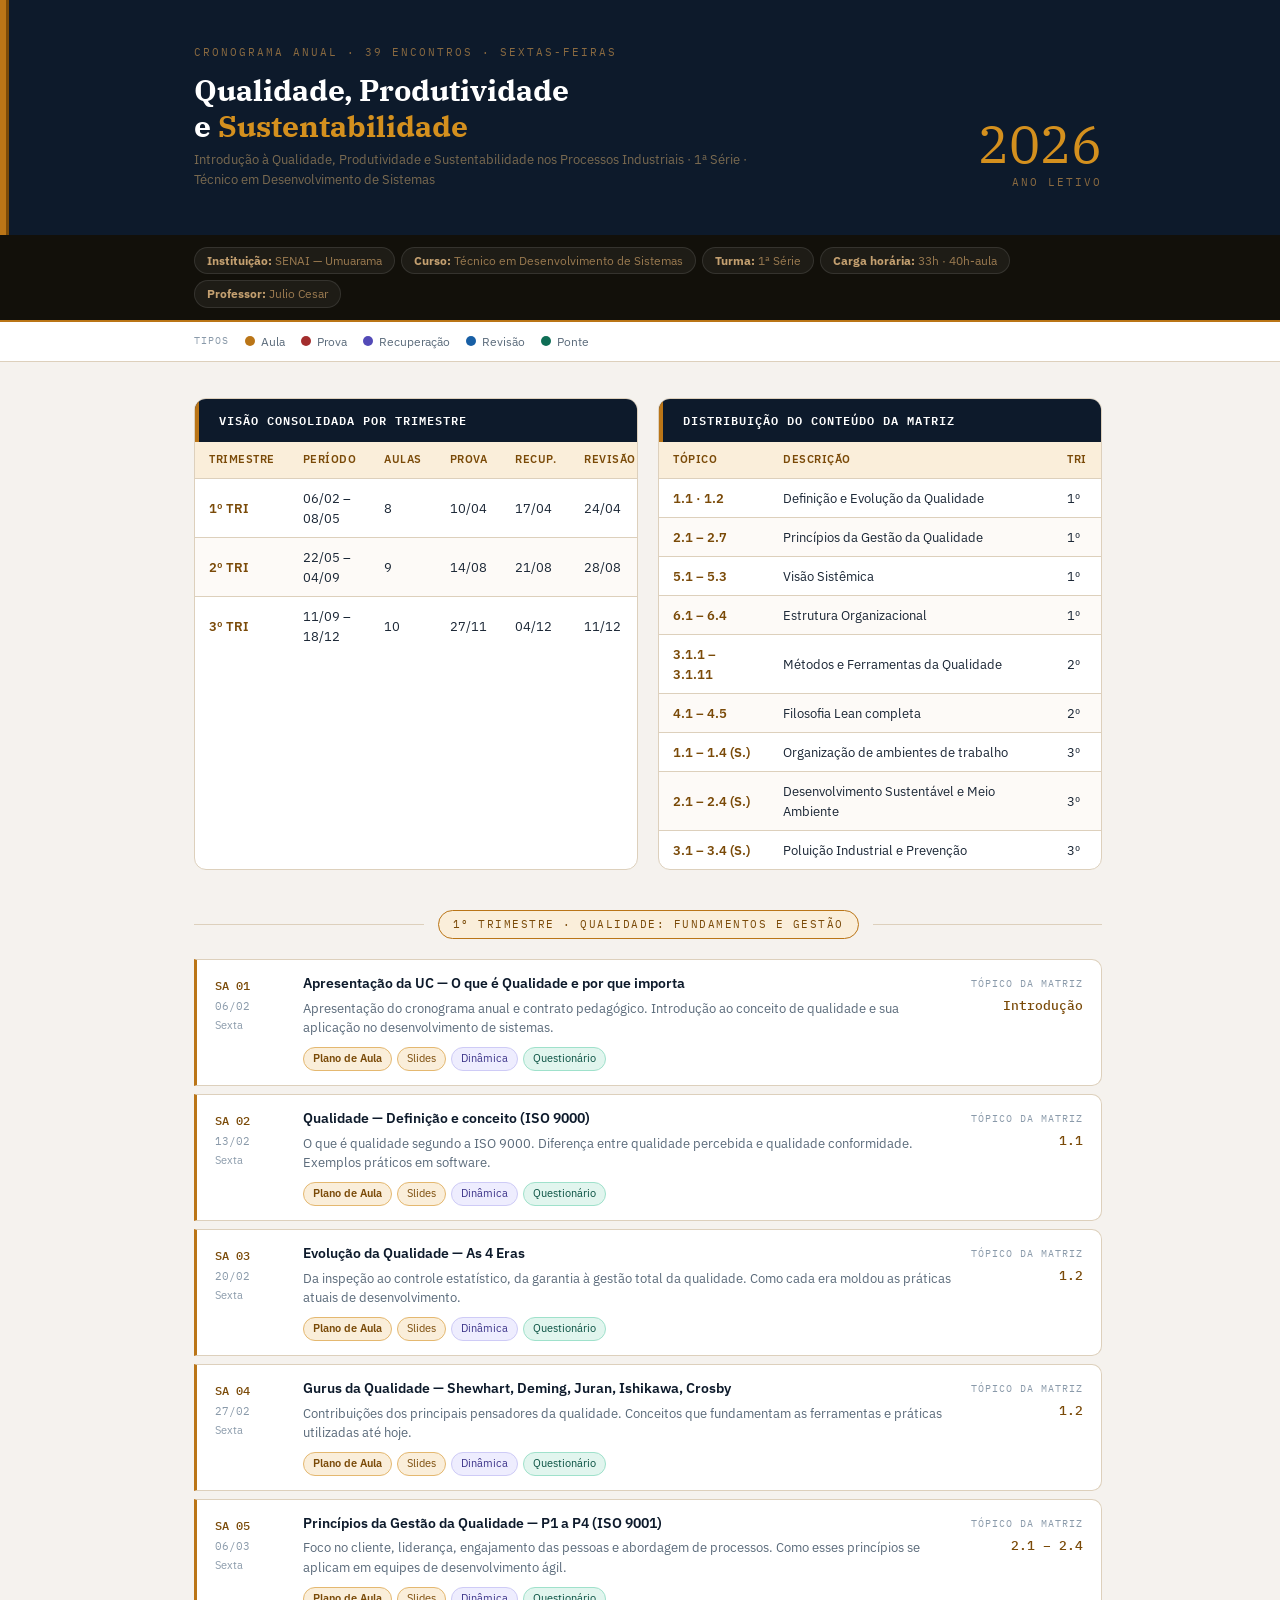
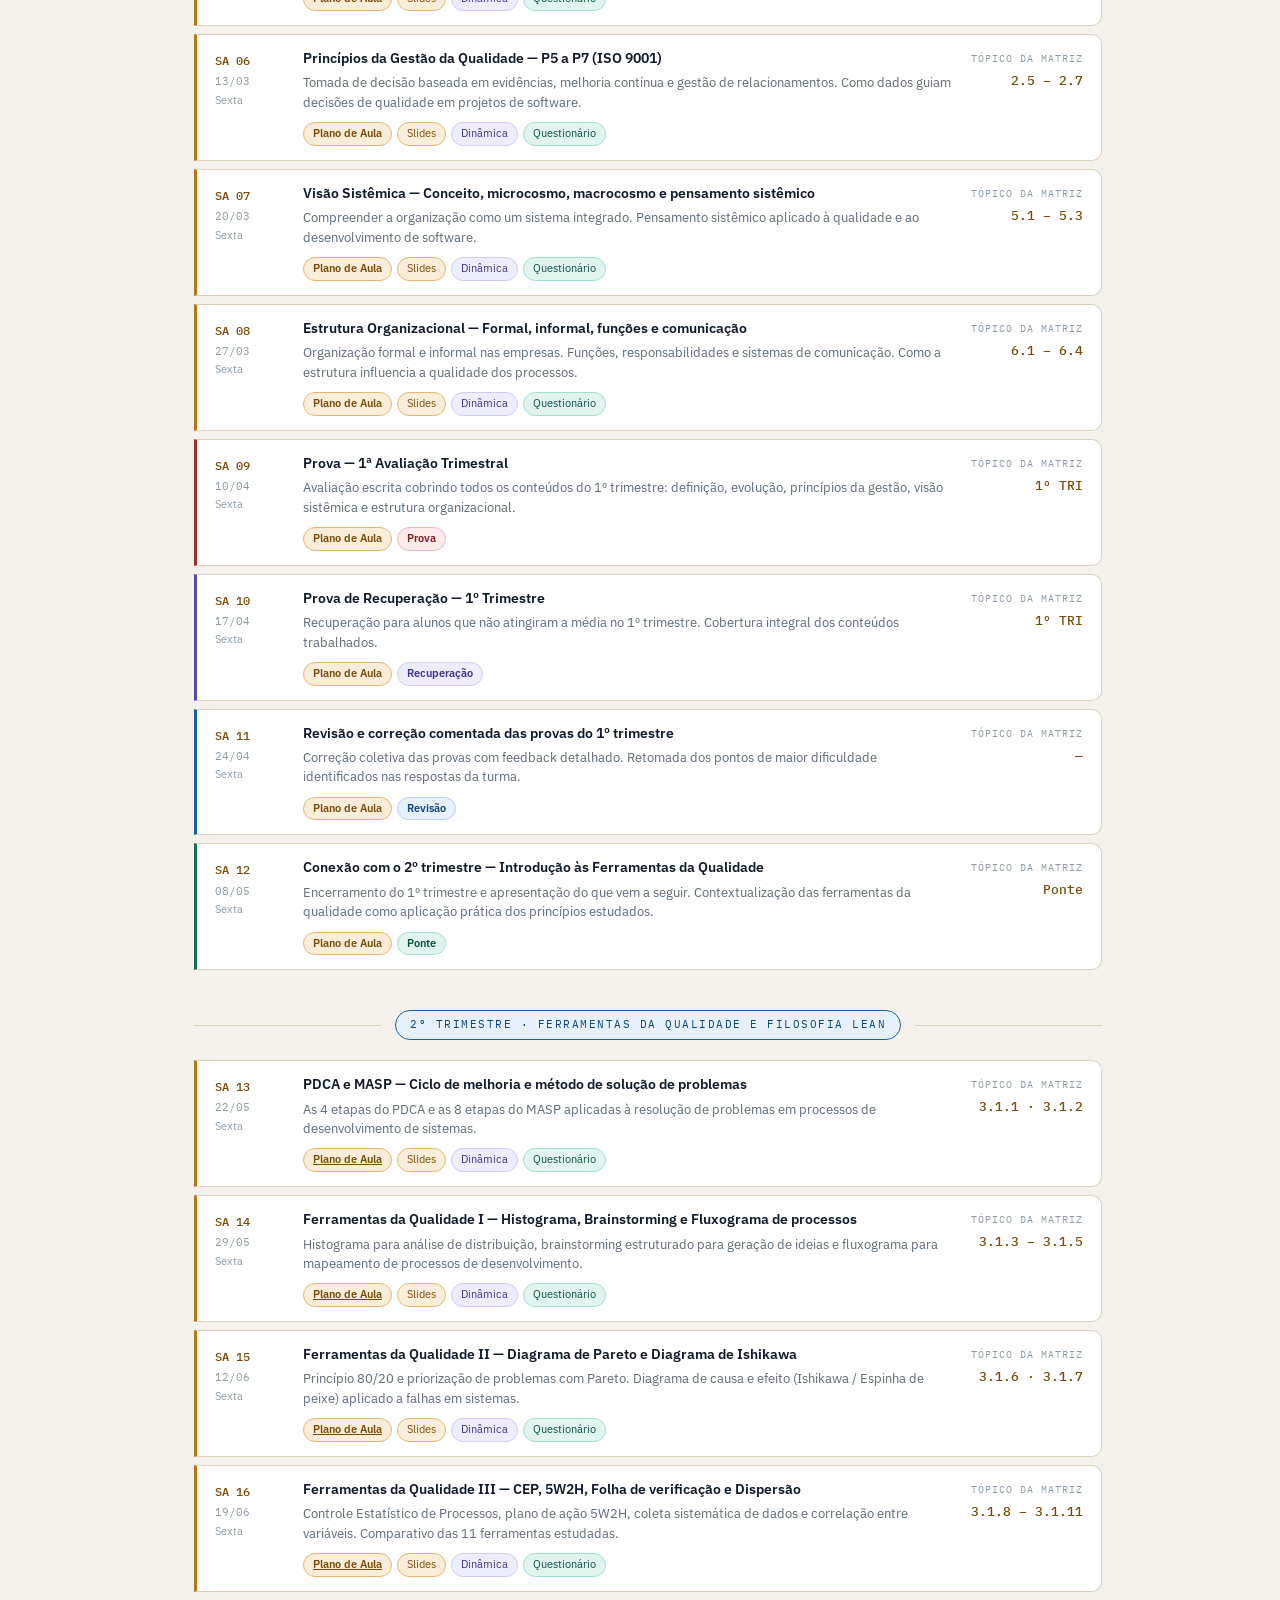
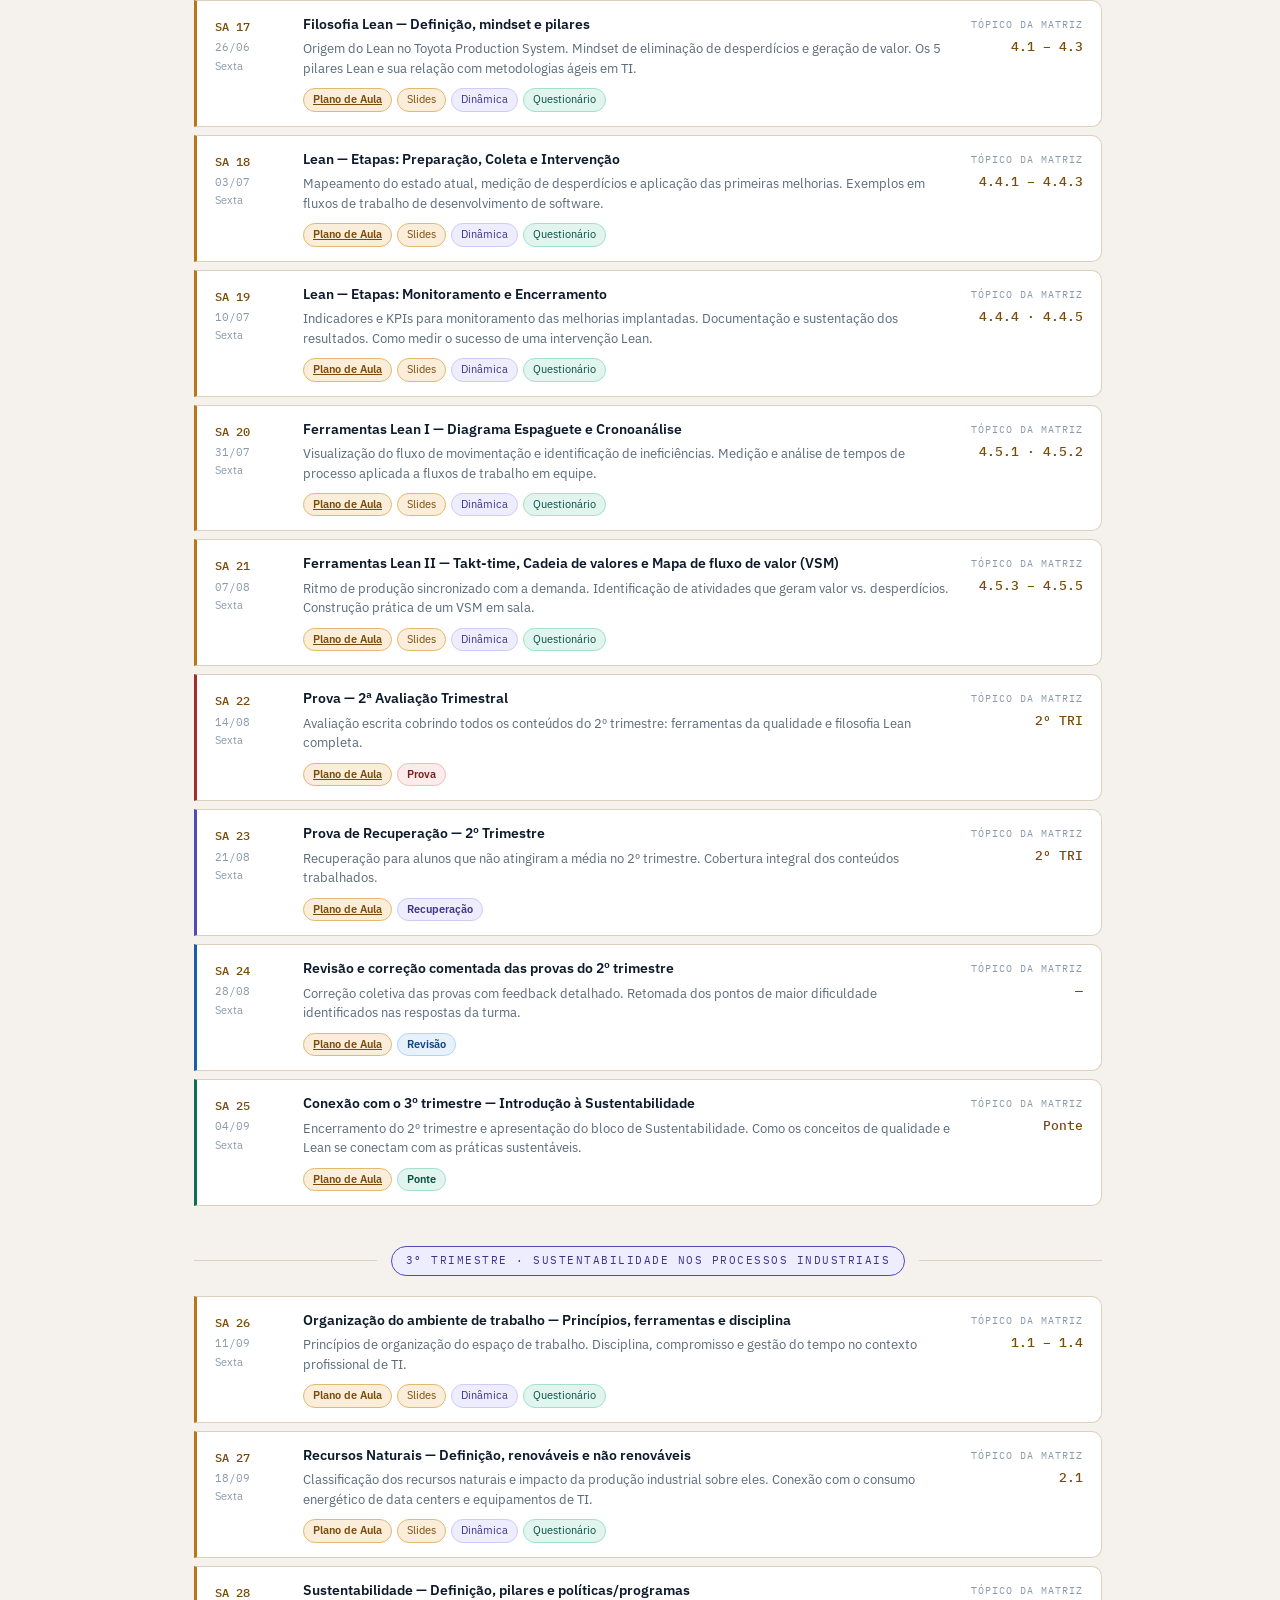
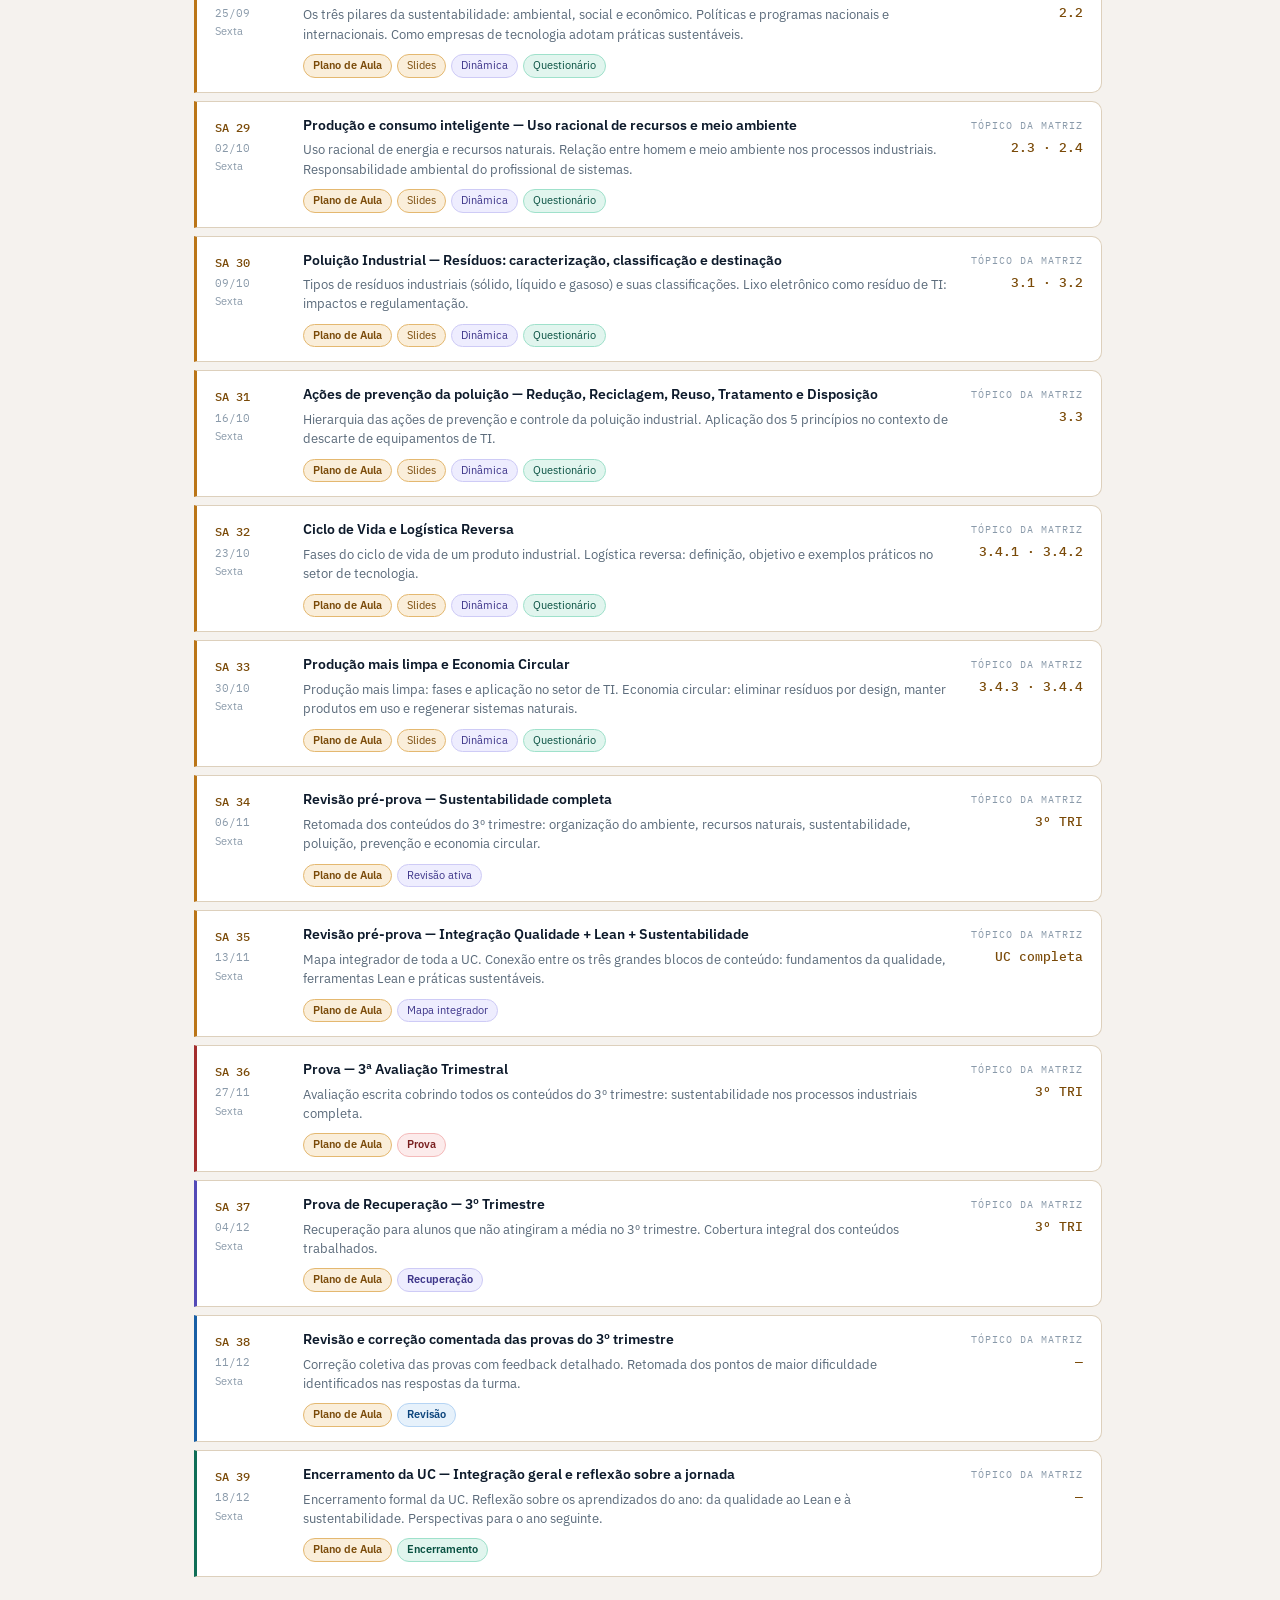
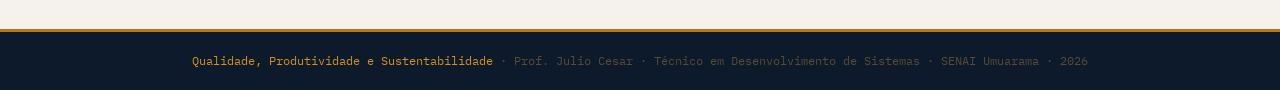
==== commit 7681e9ae: "subindo sub pasta plano de aula 25-05" ====
--- a/index.html
+++ b/index.html
@@ -464,7 +464,7 @@
       <div>
         <div class="aula-titulo">Lean — Etapas: Preparação, Coleta e Intervenção</div>
         <div class="aula-desc">Mapeamento do estado atual, medição de desperdícios e aplicação das primeiras melhorias. Exemplos em fluxos de trabalho de desenvolvimento de software.</div>
-        <div class="aula-tags"><span class="tag tag-aula">Plano de Aula</span><span class="tag tag-slides">Slides</span><span class="tag tag-dinamica">Dinâmica</span><span class="tag tag-quest">Questionário</span></div>
+        <div class="aula-tags"><a href="plano_aula_SA18.html" target="_blank" class="tag tag-aula">Plano de Aula</a><span class="tag tag-slides">Slides</span><span class="tag tag-dinamica">Dinâmica</span><span class="tag tag-quest">Questionário</span></div>
       </div>
       <div class="aula-topico"><span class="topico-label">Tópico da Matriz</span><span class="topico-num">4.4.1 – 4.4.3</span></div>
     </article>
@@ -475,7 +475,7 @@
       <div>
         <div class="aula-titulo">Lean — Etapas: Monitoramento e Encerramento</div>
         <div class="aula-desc">Indicadores e KPIs para monitoramento das melhorias implantadas. Documentação e sustentação dos resultados. Como medir o sucesso de uma intervenção Lean.</div>
-        <div class="aula-tags"><span class="tag tag-aula">Plano de Aula</span><span class="tag tag-slides">Slides</span><span class="tag tag-dinamica">Dinâmica</span><span class="tag tag-quest">Questionário</span></div>
+        <div class="aula-tags"><a href="plano_aula_SA19.html" target="_blank" class="tag tag-aula">Plano de Aula</a><span class="tag tag-slides">Slides</span><span class="tag tag-dinamica">Dinâmica</span><span class="tag tag-quest">Questionário</span></div>
       </div>
       <div class="aula-topico"><span class="topico-label">Tópico da Matriz</span><span class="topico-num">4.4.4 · 4.4.5</span></div>
     </article>
@@ -486,7 +486,7 @@
       <div>
         <div class="aula-titulo">Ferramentas Lean I — Diagrama Espaguete e Cronoanálise</div>
         <div class="aula-desc">Visualização do fluxo de movimentação e identificação de ineficiências. Medição e análise de tempos de processo aplicada a fluxos de trabalho em equipe.</div>
-        <div class="aula-tags"><span class="tag tag-aula">Plano de Aula</span><span class="tag tag-slides">Slides</span><span class="tag tag-dinamica">Dinâmica</span><span class="tag tag-quest">Questionário</span></div>
+        <div class="aula-tags"><a href="plano_aula_SA20.html" target="_blank" class="tag tag-aula">Plano de Aula</a><span class="tag tag-slides">Slides</span><span class="tag tag-dinamica">Dinâmica</span><span class="tag tag-quest">Questionário</span></div>
       </div>
       <div class="aula-topico"><span class="topico-label">Tópico da Matriz</span><span class="topico-num">4.5.1 · 4.5.2</span></div>
     </article>
@@ -497,7 +497,7 @@
       <div>
         <div class="aula-titulo">Ferramentas Lean II — Takt-time, Cadeia de valores e Mapa de fluxo de valor (VSM)</div>
         <div class="aula-desc">Ritmo de produção sincronizado com a demanda. Identificação de atividades que geram valor vs. desperdícios. Construção prática de um VSM em sala.</div>
-        <div class="aula-tags"><span class="tag tag-aula">Plano de Aula</span><span class="tag tag-slides">Slides</span><span class="tag tag-dinamica">Dinâmica</span><span class="tag tag-quest">Questionário</span></div>
+        <div class="aula-tags"><a href="plano_aula_SA21.html" target="_blank" class="tag tag-aula">Plano de Aula</a><span class="tag tag-slides">Slides</span><span class="tag tag-dinamica">Dinâmica</span><span class="tag tag-quest">Questionário</span></div>
       </div>
       <div class="aula-topico"><span class="topico-label">Tópico da Matriz</span><span class="topico-num">4.5.3 – 4.5.5</span></div>
     </article>
@@ -508,7 +508,7 @@
       <div>
         <div class="aula-titulo">Prova — 2ª Avaliação Trimestral</div>
         <div class="aula-desc">Avaliação escrita cobrindo todos os conteúdos do 2º trimestre: ferramentas da qualidade e filosofia Lean completa.</div>
-        <div class="aula-tags"><span class="tag tag-aula">Plano de Aula</span><span class="tag tag-prova">Prova</span></div>
+        <div class="aula-tags"><a href="plano_aula_SA22.html" target="_blank" class="tag tag-aula">Plano de Aula</a><span class="tag tag-prova">Prova</span></div>
       </div>
       <div class="aula-topico"><span class="topico-label">Tópico da Matriz</span><span class="topico-num">2º TRI</span></div>
     </article>
@@ -519,7 +519,7 @@
       <div>
         <div class="aula-titulo">Prova de Recuperação — 2º Trimestre</div>
         <div class="aula-desc">Recuperação para alunos que não atingiram a média no 2º trimestre. Cobertura integral dos conteúdos trabalhados.</div>
-        <div class="aula-tags"><span class="tag tag-aula">Plano de Aula</span><span class="tag tag-recup">Recuperação</span></div>
+        <div class="aula-tags"><a href="plano_aula_SA23.html" target="_blank" class="tag tag-aula">Plano de Aula</a><span class="tag tag-recup">Recuperação</span></div>
       </div>
       <div class="aula-topico"><span class="topico-label">Tópico da Matriz</span><span class="topico-num">2º TRI</span></div>
     </article>
@@ -530,7 +530,7 @@
       <div>
         <div class="aula-titulo">Revisão e correção comentada das provas do 2º trimestre</div>
         <div class="aula-desc">Correção coletiva das provas com feedback detalhado. Retomada dos pontos de maior dificuldade identificados nas respostas da turma.</div>
-        <div class="aula-tags"><span class="tag tag-aula">Plano de Aula</span><span class="tag tag-revisao">Revisão</span></div>
+        <div class="aula-tags"><a href="plano_aula_SA24.html" target="_blank" class="tag tag-aula">Plano de Aula</a><span class="tag tag-revisao">Revisão</span></div>
       </div>
       <div class="aula-topico"><span class="topico-label">Tópico da Matriz</span><span class="topico-num">—</span></div>
     </article>
@@ -541,7 +541,7 @@
       <div>
         <div class="aula-titulo">Conexão com o 3º trimestre — Introdução à Sustentabilidade</div>
         <div class="aula-desc">Encerramento do 2º trimestre e apresentação do bloco de Sustentabilidade. Como os conceitos de qualidade e Lean se conectam com as práticas sustentáveis.</div>
-        <div class="aula-tags"><span class="tag tag-aula">Plano de Aula</span><span class="tag tag-ponte">Ponte</span></div>
+        <div class="aula-tags"><a href="plano_aula_SA25.html" target="_blank" class="tag tag-aula">Plano de Aula</a><span class="tag tag-ponte">Ponte</span></div>
       </div>
       <div class="aula-topico"><span class="topico-label">Tópico da Matriz</span><span class="topico-num">Ponte</span></div>
     </article>
